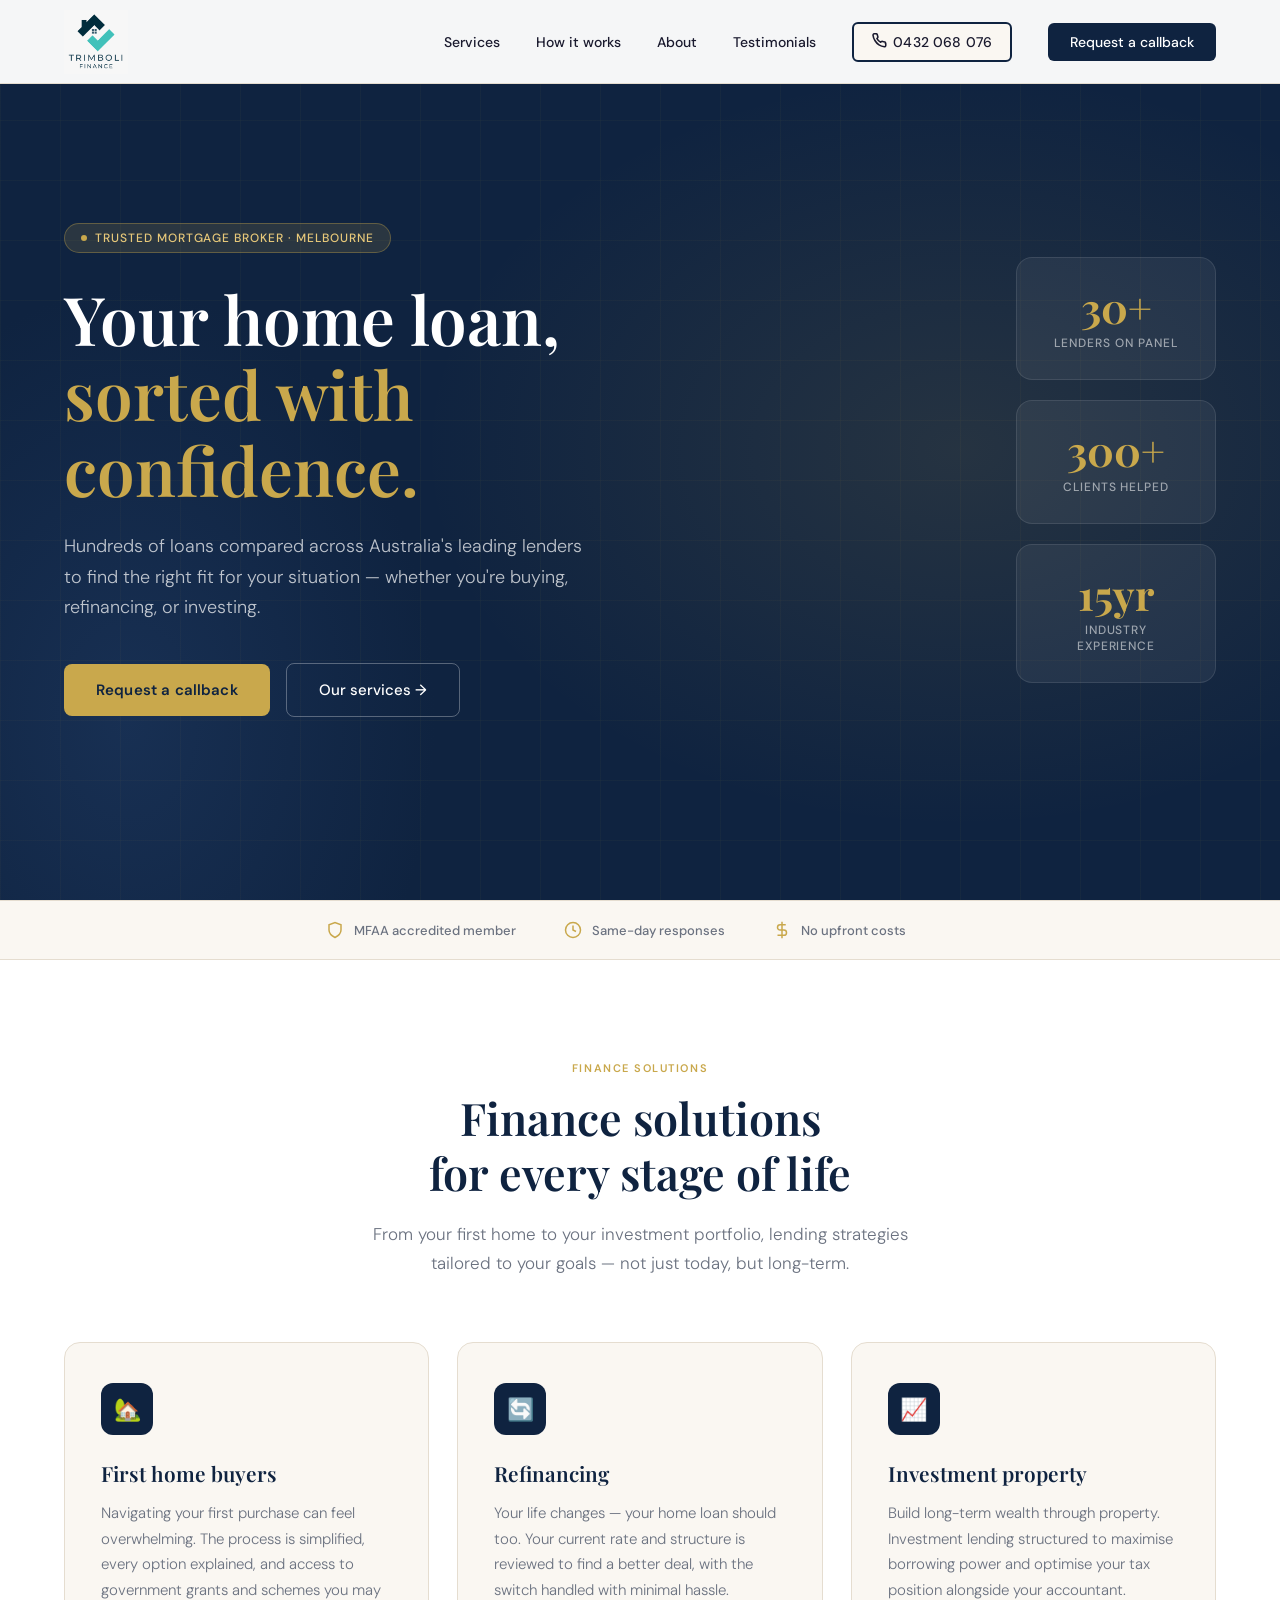
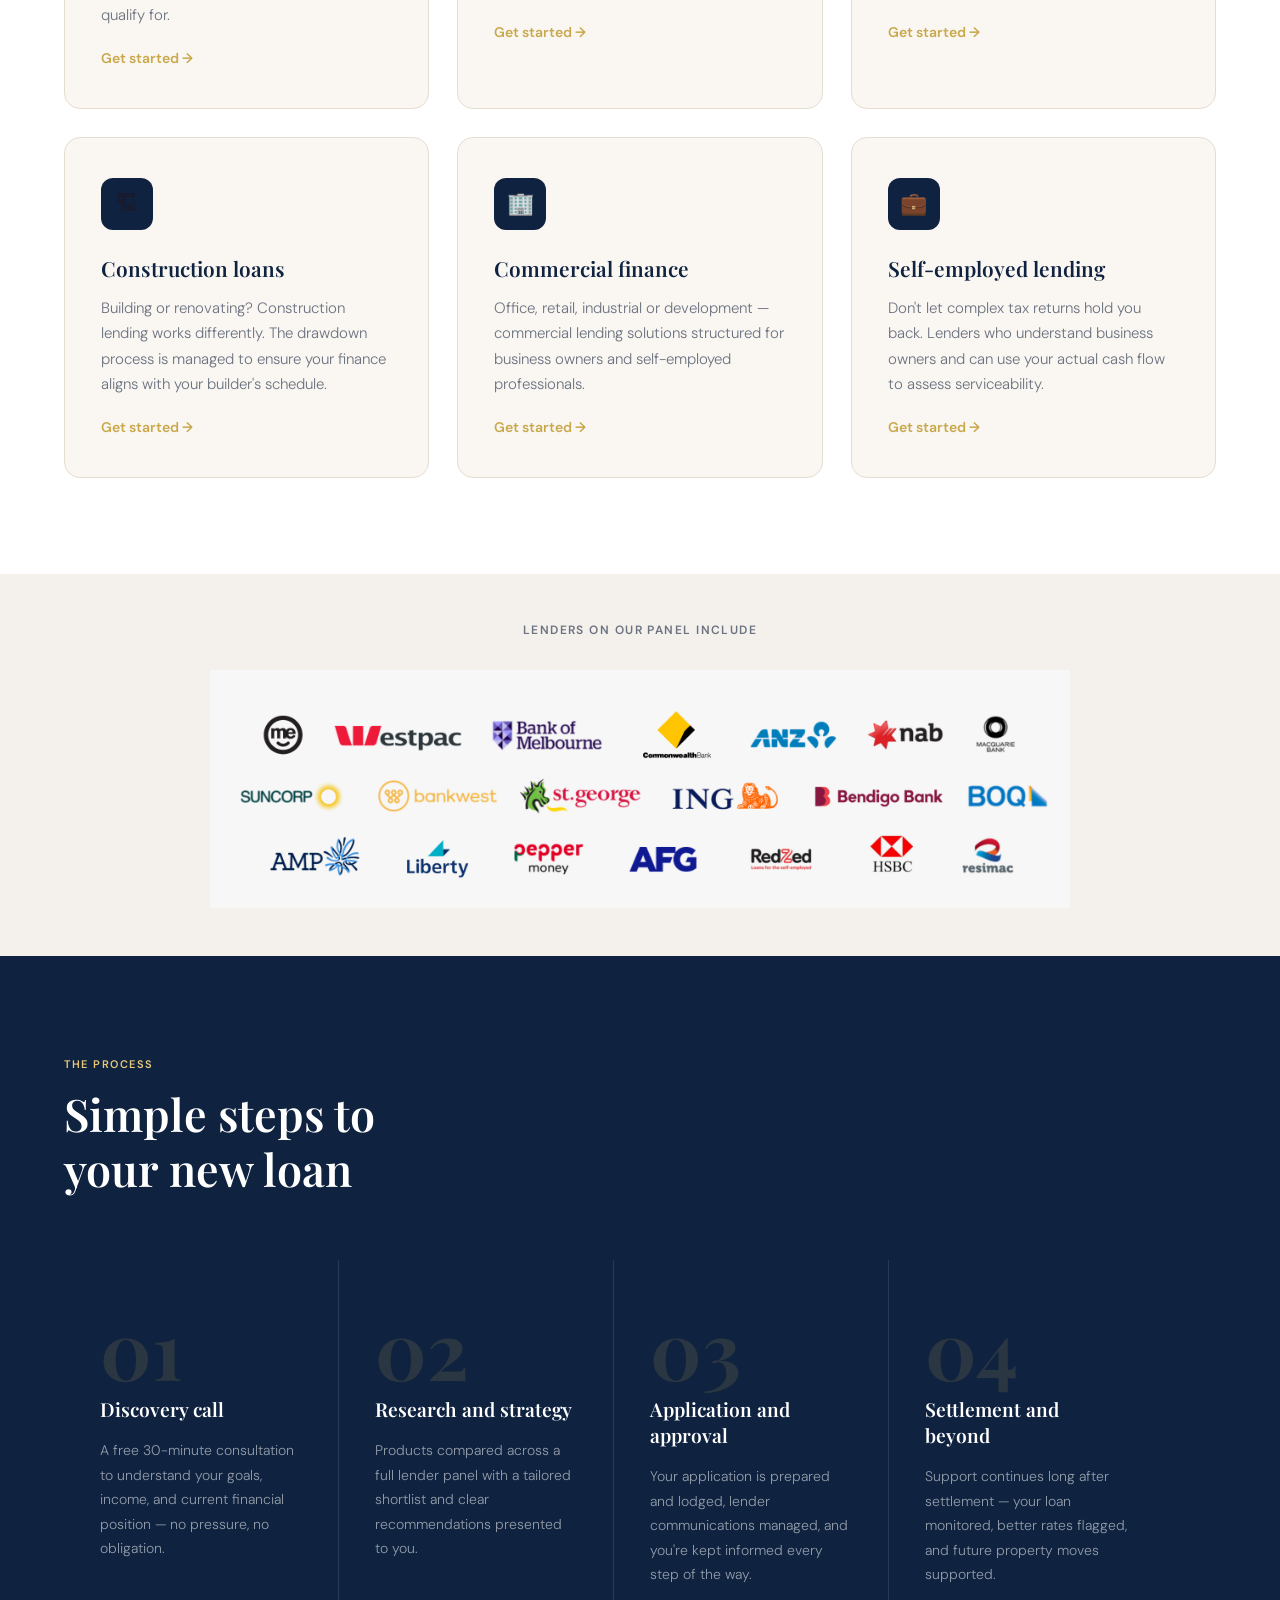
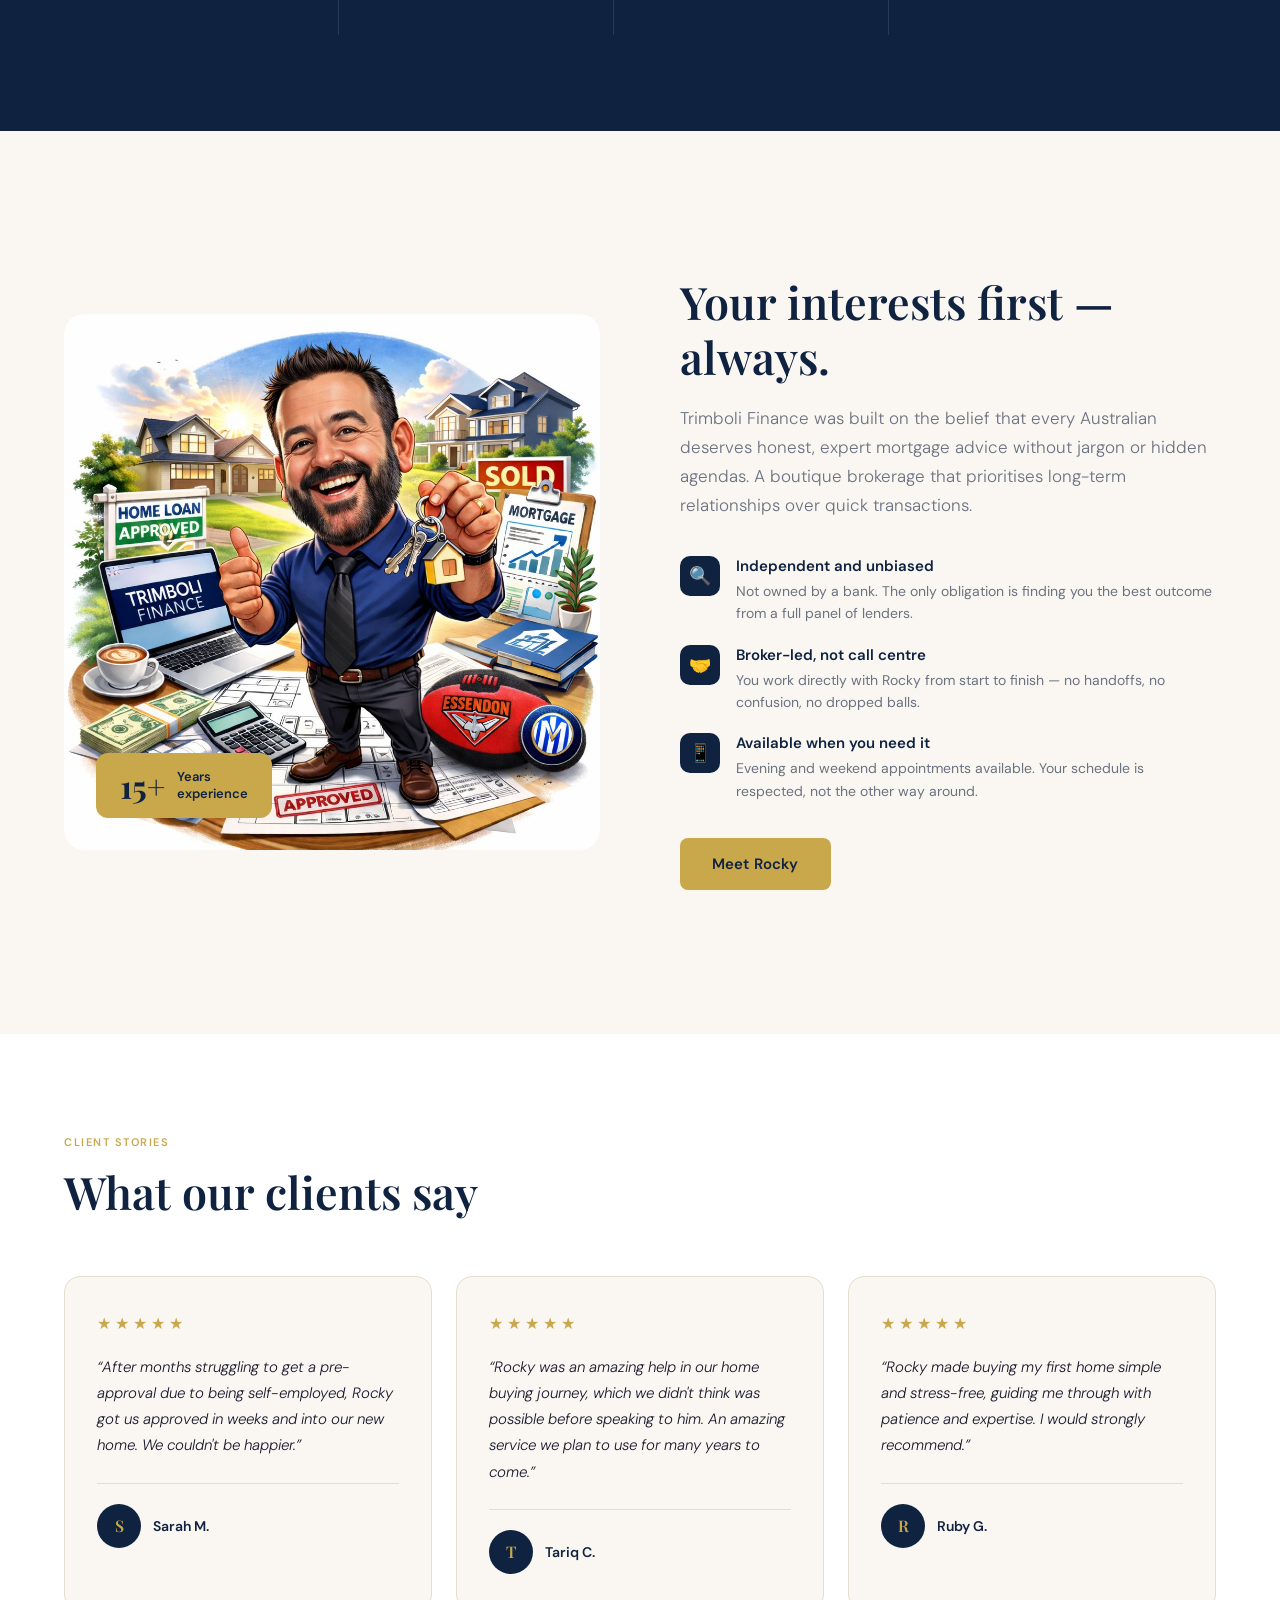
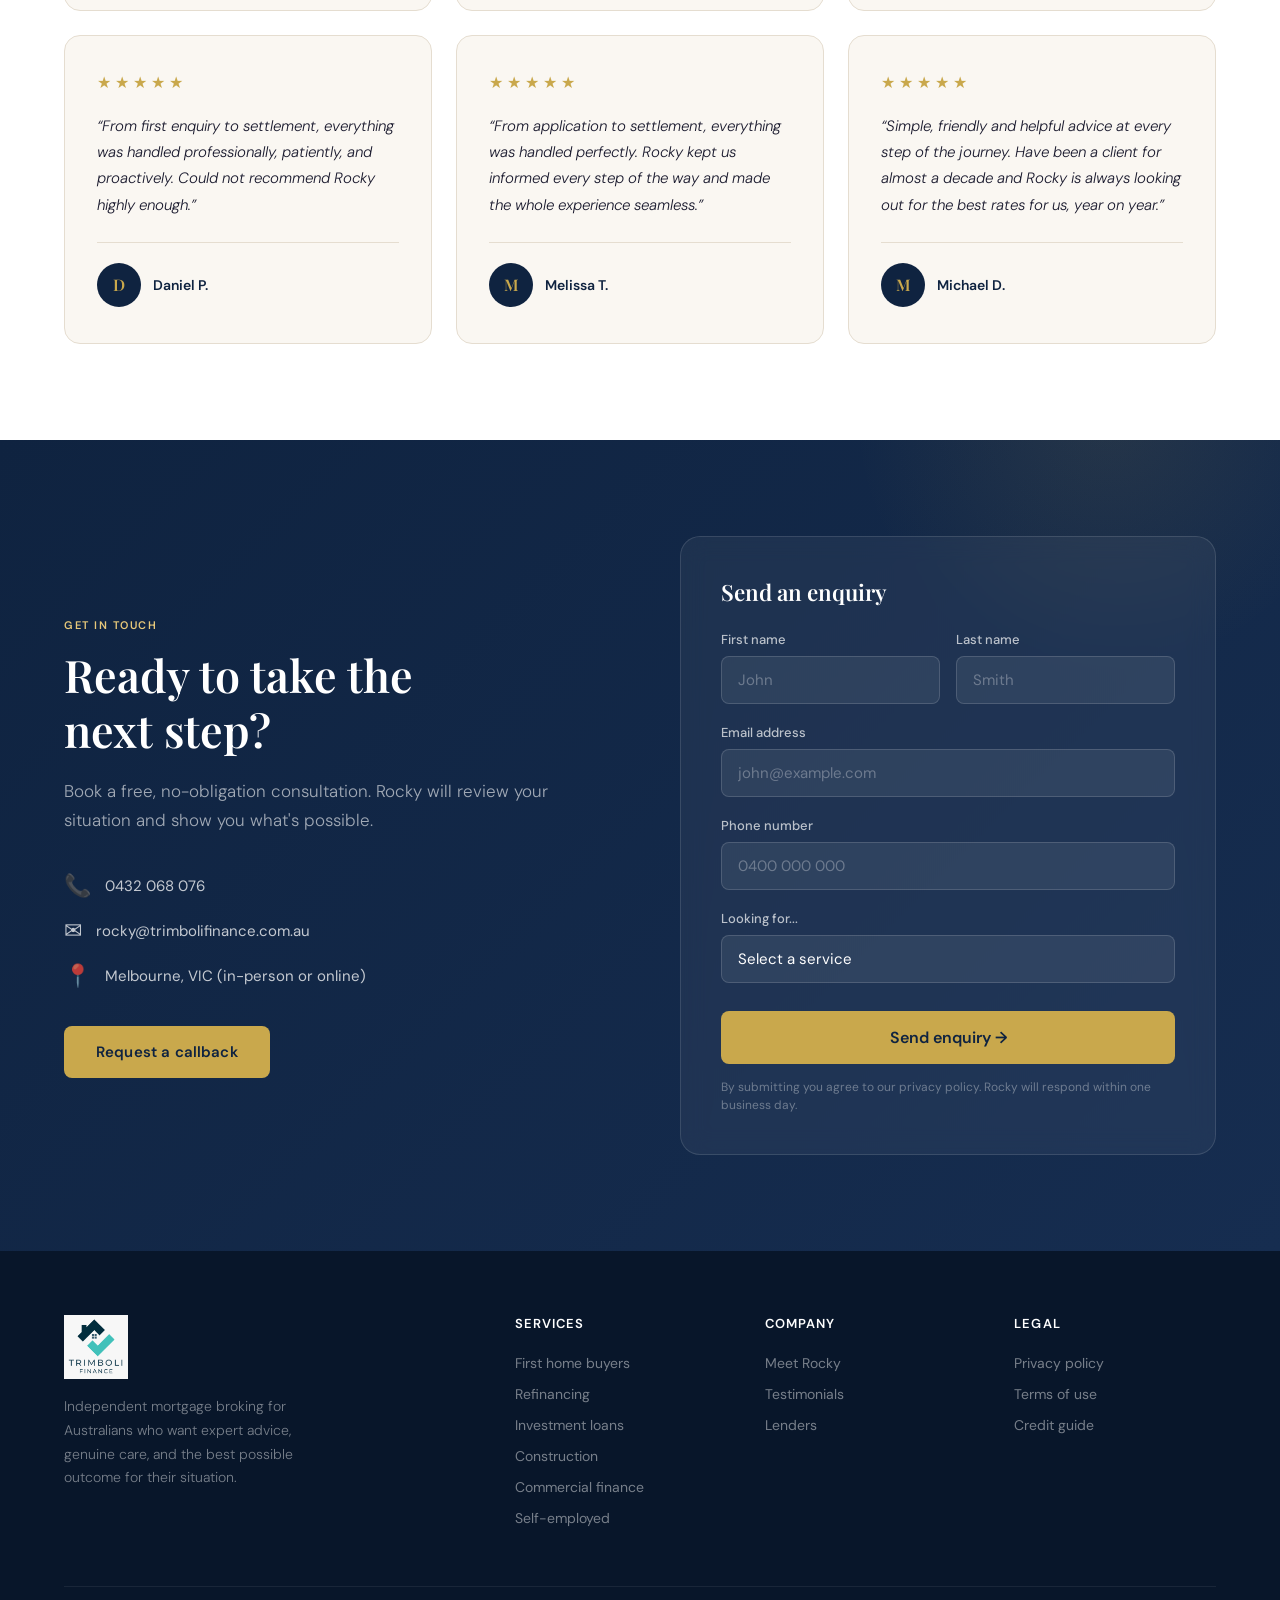
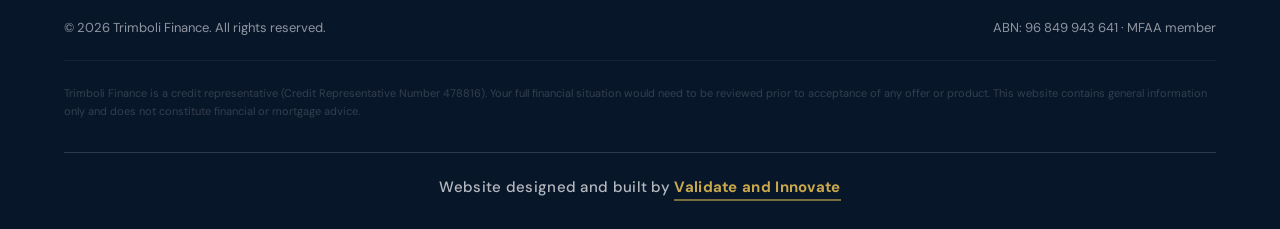
==== index.html @ ebb4d163 "Add files via upload" ====
<!DOCTYPE html>
<html lang="en">
<head>
<meta charset="UTF-8">
<meta name="viewport" content="width=device-width, initial-scale=1.0">
<title>Trimboli Finance | Mortgage broker</title>
<link rel="icon" type="image/png" href="favicon.png">
<link href="https://fonts.googleapis.com/css2?family=Playfair+Display:wght@400;500;600;700&family=DM+Sans:wght@300;400;500;600&display=swap" rel="stylesheet">
<style>
:root {
  --navy: #0f2340;
  --navy-light: #1a3358;
  --gold: #c9a84c;
  --gold-light: #e8c97a;
  --cream: #faf7f2;
  --white: #ffffff;
  --gray: #f4f1ec;
  --text: #1a1a2e;
  --muted: #6b7280;
  --border: #e5ddd0;
}
* { margin: 0; padding: 0; box-sizing: border-box; }
html { scroll-behavior: smooth; }
body { font-family: 'DM Sans', sans-serif; color: var(--text); background: var(--white); overflow-x: hidden; }

/* NAV */
nav {
  position: fixed; top: 0; left: 0; right: 0; z-index: 1000;
  background: rgba(255,255,255,0.96); backdrop-filter: blur(12px);
  border-bottom: 1px solid var(--border); padding: 0 5%;
  height: 84px; display: flex; align-items: center; justify-content: space-between;
  transition: box-shadow 0.3s;
}
.nav-logo { display: flex; align-items: center; gap: 10px; text-decoration: none; }
.nav-logo-img { height: 64px; width: auto; max-width: 220px; display: block; object-fit: contain; }
.footer-logo-img { height: 64px; width: auto; max-width: 220px; display: block; object-fit: contain; }
.nav-logo-icon { width: 40px; height: 40px; background: var(--navy); border-radius: 8px; display: flex; align-items: center; justify-content: center; }
.nav-logo-icon span { color: var(--gold); font-family: 'Playfair Display', serif; font-size: 20px; font-weight: 700; }
.nav-logo-name { font-family: 'Playfair Display', serif; font-size: 18px; color: var(--navy); font-weight: 600; display: block; }
.nav-logo-sub { font-size: 11px; color: var(--muted); font-weight: 400; letter-spacing: 0.08em; text-transform: uppercase; margin-top: 2px; display: block; }
.nav-links { display: flex; align-items: center; gap: 36px; list-style: none; }
.nav-links a { text-decoration: none; font-size: 14px; font-weight: 500; color: var(--text); transition: color 0.2s; position: relative; }
.nav-links a::after { content: ''; position: absolute; bottom: -4px; left: 0; right: 0; height: 2px; background: var(--gold); transform: scaleX(0); transition: transform 0.25s; transform-origin: left; }
.nav-links a:hover { color: var(--gold); }
.nav-links a:hover::after { transform: scaleX(1); }
.btn-nav { background: var(--navy); color: var(--white); padding: 10px 22px; border-radius: 6px; font-weight: 500; font-size: 14px; font-family: 'DM Sans', sans-serif; border: none; cursor: pointer; transition: background 0.2s; }
.btn-nav:hover { background: var(--gold); color: var(--navy); }
.nav-phone { font-size: 15px; font-weight: 700; color: var(--navy); text-decoration: none; letter-spacing: 0.01em; transition: all 0.2s; background: var(--cream); border: 2px solid var(--navy); padding: 9px 18px; border-radius: 6px; display: inline-flex; align-items: center; }
.nav-phone:hover { background: var(--navy); color: var(--white); border-color: var(--navy); }

/* HERO */
.hero { min-height: 100vh; background: var(--navy); display: flex; align-items: center; position: relative; overflow: hidden; padding: 120px 5% 80px; gap: 48px; }
.hero-bg { position: absolute; inset: 0; background: radial-gradient(ellipse 60% 60% at 75% 50%, rgba(201,168,76,0.12) 0%, transparent 70%), radial-gradient(ellipse 40% 80% at 10% 80%, rgba(26,51,88,0.8) 0%, transparent 60%); pointer-events: none; }
.hero-grid { position: absolute; inset: 0; background-image: linear-gradient(rgba(201,168,76,0.04) 1px, transparent 1px), linear-gradient(90deg, rgba(201,168,76,0.04) 1px, transparent 1px); background-size: 60px 60px; pointer-events: none; }
.hero-content { position: relative; z-index: 1; max-width: 640px; animation: fadeUp 0.9s ease both; }
.hero-badge { display: inline-flex; align-items: center; gap: 8px; background: rgba(201,168,76,0.15); border: 1px solid rgba(201,168,76,0.35); border-radius: 100px; padding: 6px 16px; font-size: 12px; font-weight: 500; color: var(--gold-light); letter-spacing: 0.08em; text-transform: uppercase; margin-bottom: 28px; }
.hero-badge-dot { width: 6px; height: 6px; border-radius: 50%; background: var(--gold); animation: pulse 2s infinite; flex-shrink: 0; }
@keyframes pulse { 0%, 100% { opacity: 1; transform: scale(1); } 50% { opacity: 0.5; transform: scale(1.4); } }
.hero h1 { font-family: 'Playfair Display', serif; font-size: clamp(2.8rem, 5.5vw, 4.2rem); font-weight: 600; color: var(--white); line-height: 1.12; margin-bottom: 24px; }
.hero-gold { color: var(--gold); display: block; }
.hero-desc { font-size: 18px; line-height: 1.7; color: rgba(255,255,255,0.72); margin-bottom: 40px; max-width: 520px; font-weight: 300; }
.hero-actions { display: flex; gap: 16px; flex-wrap: wrap; align-items: center; }
.btn-primary { background: var(--gold); color: var(--navy); padding: 16px 32px; border-radius: 8px; font-size: 15px; font-weight: 600; text-decoration: none; transition: all 0.25s; letter-spacing: 0.01em; display: inline-block; cursor: pointer; border: none; font-family: 'DM Sans', sans-serif; }
.btn-primary:hover { background: var(--gold-light); transform: translateY(-2px); box-shadow: 0 8px 24px rgba(201,168,76,0.35); }
.btn-outline { background: transparent; color: var(--white); padding: 16px 32px; border-radius: 8px; font-size: 15px; font-weight: 500; text-decoration: none; border: 1px solid rgba(255,255,255,0.3); transition: all 0.25s; }
.btn-outline:hover { border-color: rgba(255,255,255,0.7); background: rgba(255,255,255,0.06); }
.hero-stats { position: relative; z-index: 1; margin-left: auto; display: flex; flex-direction: column; gap: 20px; animation: fadeUp 0.9s 0.2s ease both; flex-shrink: 0; }
.stat-card { background: rgba(255,255,255,0.06); border: 1px solid rgba(255,255,255,0.1); border-radius: 16px; padding: 28px 32px; text-align: center; backdrop-filter: blur(10px); width: 200px; }
.stat-num { font-family: 'Playfair Display', serif; font-size: 2.6rem; font-weight: 700; color: var(--gold); line-height: 1; display: block; }
.stat-label { font-size: 12px; color: rgba(255,255,255,0.55); text-transform: uppercase; letter-spacing: 0.08em; margin-top: 8px; display: block; font-weight: 500; }

/* TRUST BAR */
.trust-bar { background: var(--cream); border-top: 1px solid var(--border); border-bottom: 1px solid var(--border); padding: 20px 5%; display: flex; align-items: center; justify-content: center; gap: 48px; flex-wrap: wrap; }
.trust-item { display: flex; align-items: center; gap: 10px; font-size: 13px; font-weight: 500; color: var(--muted); }
.trust-icon { color: var(--gold); flex-shrink: 0; }

/* SECTIONS */
section { padding: 96px 5%; }
.section-label { display: inline-block; font-size: 11px; font-weight: 600; letter-spacing: 0.14em; text-transform: uppercase; color: var(--gold); margin-bottom: 16px; }
.section-title { font-family: 'Playfair Display', serif; font-size: clamp(2rem, 3.5vw, 2.8rem); font-weight: 600; color: var(--navy); line-height: 1.22; margin-bottom: 20px; }
.section-sub { font-size: 17px; color: var(--muted); line-height: 1.7; max-width: 560px; font-weight: 300; }

/* SERVICES */
.services { background: var(--white); }
.services-hd { text-align: center; margin-bottom: 64px; }
.services-hd .section-sub { margin: 0 auto; }
.services-grid { display: grid; grid-template-columns: repeat(auto-fit, minmax(280px, 1fr)); gap: 28px; max-width: 1200px; margin: 0 auto; }
.service-card { background: var(--cream); border: 1px solid var(--border); border-radius: 16px; padding: 40px 36px; transition: all 0.3s; position: relative; overflow: hidden; }
.service-card::after { content: ''; position: absolute; bottom: 0; left: 0; right: 0; height: 3px; background: var(--gold); transform: scaleX(0); transition: transform 0.3s; transform-origin: left; }
.service-card:hover { transform: translateY(-6px); box-shadow: 0 20px 48px rgba(15,35,64,0.1); background: var(--white); }
.service-card:hover::after { transform: scaleX(1); }
.service-icon { width: 52px; height: 52px; background: var(--navy); border-radius: 12px; display: flex; align-items: center; justify-content: center; margin-bottom: 24px; font-size: 22px; }
.service-card h3 { font-family: 'Playfair Display', serif; font-size: 1.3rem; font-weight: 600; color: var(--navy); margin-bottom: 14px; }
.service-card p { font-size: 15px; color: var(--muted); line-height: 1.7; font-weight: 300; }
.service-link { display: inline-flex; align-items: center; gap: 6px; margin-top: 20px; font-size: 14px; font-weight: 600; color: var(--gold); cursor: pointer; border: none; background: none; font-family: 'DM Sans', sans-serif; padding: 0; }

/* LENDERS */
.lenders { background: var(--gray); padding: 48px 5%; text-align: center; }
.lenders-label { font-size: 12px; font-weight: 600; letter-spacing: 0.12em; text-transform: uppercase; color: var(--muted); margin-bottom: 32px; }
.lender-logos { display: flex; align-items: center; justify-content: center; gap: 48px; flex-wrap: wrap; }
.lender-logo { background: var(--white); border: 1px solid var(--border); border-radius: 10px; padding: 14px 28px; font-size: 14px; font-weight: 700; color: var(--muted); opacity: 0.75; transition: opacity 0.2s; }
.lender-logo:hover { opacity: 1; color: var(--navy); }
.lender-logos-img { max-width: 900px; margin: 0 auto; padding: 0 20px; }

/* HOW IT WORKS */
.how-it-works { background: var(--navy); }
.how-it-works .section-title { color: var(--white); }
.steps-grid { display: grid; grid-template-columns: repeat(4, 1fr); margin-top: 64px; max-width: 1100px; }
.step { padding: 48px 36px; border-right: 1px solid rgba(255,255,255,0.1); }
.step:last-child { border-right: none; }
.step-num { font-family: 'Playfair Display', serif; font-size: 5rem; font-weight: 700; color: rgba(201,168,76,0.15); line-height: 1; display: block; margin-bottom: 8px; }
.step h3 { font-family: 'Playfair Display', serif; font-size: 1.2rem; color: var(--white); margin-bottom: 16px; font-weight: 600; }
.step p { font-size: 14px; color: rgba(255,255,255,0.55); line-height: 1.75; font-weight: 300; }

/* ABOUT */
.about { background: var(--cream); display: grid; grid-template-columns: 1fr 1fr; gap: 80px; align-items: center; }
.about-img-wrap { position: relative; border-radius: 20px; overflow: hidden; }
.about-img-wrap img { width: 100%; display: block; border-radius: 20px; }
.about-badge { position: absolute; bottom: 32px; left: 32px; background: var(--gold); border-radius: 12px; padding: 16px 24px; display: flex; align-items: center; gap: 12px; }
.badge-num { font-family: 'Playfair Display', serif; font-size: 2rem; font-weight: 700; color: var(--navy); line-height: 1; }
.badge-text { font-size: 13px; font-weight: 600; color: var(--navy); line-height: 1.3; }
.about-content { padding: 48px 0; }
.about-features { display: flex; flex-direction: column; gap: 20px; margin-top: 36px; }
.about-feature { display: flex; gap: 16px; align-items: flex-start; }
.feat-icon { width: 40px; height: 40px; background: var(--navy); border-radius: 10px; display: flex; align-items: center; justify-content: center; font-size: 18px; flex-shrink: 0; }
.about-feature h4 { font-size: 15px; font-weight: 600; color: var(--navy); margin-bottom: 4px; }
.about-feature p { font-size: 14px; color: var(--muted); line-height: 1.6; }

/* TESTIMONIALS */
.testimonials { background: var(--white); }
.testi-hd { margin-bottom: 56px; }
.testi-grid { display: grid; grid-template-columns: repeat(3, 1fr); gap: 24px; max-width: 1200px; margin: 0 auto; }
.testi-card { background: var(--cream); border: 1px solid var(--border); border-radius: 16px; padding: 36px 32px; }
.stars { display: flex; gap: 4px; margin-bottom: 20px; }
.star { color: var(--gold); font-size: 16px; }
.testi-card blockquote { font-size: 15px; line-height: 1.75; color: var(--text); font-style: italic; margin-bottom: 24px; font-weight: 300; }
.testi-author { display: flex; align-items: center; gap: 12px; border-top: 1px solid var(--border); padding-top: 20px; }
.author-av { width: 44px; height: 44px; border-radius: 50%; background: var(--navy); display: flex; align-items: center; justify-content: center; font-family: 'Playfair Display', serif; font-size: 16px; font-weight: 600; color: var(--gold); flex-shrink: 0; }
.author-name { display: block; font-size: 14px; font-weight: 600; color: var(--navy); }
.author-loc { font-size: 12px; color: var(--muted); }

/* CONTACT */
.contact-cta { background: linear-gradient(135deg, var(--navy) 0%, #162d50 100%); position: relative; overflow: hidden; }
.contact-cta::before { content: ''; position: absolute; top: -40%; right: -10%; width: 600px; height: 600px; border-radius: 50%; background: radial-gradient(circle, rgba(201,168,76,0.1), transparent 60%); pointer-events: none; }
.cta-inner { position: relative; z-index: 1; display: grid; grid-template-columns: 1fr 1fr; gap: 80px; align-items: center; max-width: 1200px; margin: 0 auto; }
.cta-content .section-title { color: var(--white); }
.cta-content .section-sub { color: rgba(255,255,255,0.6); }
.contact-details { margin-top: 36px; display: flex; flex-direction: column; gap: 16px; }
.contact-detail { display: flex; align-items: center; gap: 14px; color: rgba(255,255,255,0.75); font-size: 15px; text-decoration: none; }
.enq-form { background: rgba(255,255,255,0.05); border: 1px solid rgba(255,255,255,0.12); border-radius: 20px; padding: 40px; backdrop-filter: blur(12px); }
.enq-form h3 { font-family: 'Playfair Display', serif; color: var(--white); margin-bottom: 24px; font-size: 1.4rem; font-weight: 600; }
.form-group { margin-bottom: 20px; }
.form-group label { display: block; font-size: 13px; font-weight: 500; color: rgba(255,255,255,0.7); margin-bottom: 8px; }
.form-group input,
.form-group select,
.form-group textarea {
  width: 100%; background: rgba(255,255,255,0.07); border: 1px solid rgba(255,255,255,0.15);
  border-radius: 8px; padding: 13px 16px; font-size: 15px; color: var(--white);
  font-family: 'DM Sans', sans-serif; outline: none; transition: border-color 0.2s; -webkit-appearance: none;
}
.form-group input::placeholder, .form-group textarea::placeholder { color: rgba(255,255,255,0.3); }
.form-group input:focus, .form-group select:focus, .form-group textarea:focus { border-color: var(--gold); }
.form-group select option { background: #0f2340; color: #fff; }
.form-row { display: grid; grid-template-columns: 1fr 1fr; gap: 16px; }
.btn-submit { width: 100%; background: var(--gold); color: var(--navy); border: none; padding: 16px; border-radius: 8px; font-size: 16px; font-weight: 600; cursor: pointer; font-family: 'DM Sans', sans-serif; transition: all 0.25s; margin-top: 8px; }
.btn-submit:hover { background: var(--gold-light); transform: translateY(-2px); box-shadow: 0 8px 24px rgba(201,168,76,0.4); }
.form-note { font-size: 12px; color: rgba(255,255,255,0.35); margin-top: 14px; line-height: 1.5; }

/* FOOTER */
footer { background: #08162a; color: rgba(255,255,255,0.55); padding: 64px 5% 32px; }
.footer-grid { display: grid; grid-template-columns: 2fr 1fr 1fr 1fr; gap: 48px; margin-bottom: 48px; max-width: 1200px; }
.footer-brand p { font-size: 14px; line-height: 1.7; color: rgba(255,255,255,0.45); max-width: 280px; font-weight: 300; margin-top: 16px; }
.footer-col h4 { font-size: 13px; font-weight: 600; color: var(--white); letter-spacing: 0.08em; text-transform: uppercase; margin-bottom: 20px; }
.footer-col ul { list-style: none; }
.footer-col ul li { margin-bottom: 10px; }
.footer-col ul a { font-size: 14px; color: rgba(255,255,255,0.45); text-decoration: none; transition: color 0.2s; }
.footer-col ul a:hover { color: var(--gold); }
.footer-bottom { border-top: 1px solid rgba(255,255,255,0.07); padding-top: 32px; display: flex; align-items: center; justify-content: space-between; font-size: 13px; max-width: 1200px; flex-wrap: wrap; gap: 12px; }
.footer-disc { max-width: 1200px; margin-top: 24px; font-size: 11px; line-height: 1.6; color: rgba(255,255,255,0.18); border-top: 1px solid rgba(255,255,255,0.05); padding-top: 24px; }

/* ANIMATIONS */
@keyframes fadeUp { from { opacity: 0; transform: translateY(28px); } to { opacity: 1; transform: translateY(0); } }
.fade-up { opacity: 0; transform: translateY(28px); transition: opacity 0.6s ease, transform 0.6s ease; }
.fade-up.visible { opacity: 1; transform: translateY(0); }

/* MODAL */
.modal-overlay { display: none; position: fixed; inset: 0; background: rgba(8,22,42,0.8); backdrop-filter: blur(6px); z-index: 9999; align-items: center; justify-content: center; padding: 16px; }
.modal-overlay.open { display: flex; }
.modal-box { background: var(--white); border-radius: 20px; width: 100%; max-width: 500px; max-height: 92vh; overflow-y: auto; box-shadow: 0 32px 80px rgba(0,0,0,0.4); animation: modalIn 0.3s ease both; }
@keyframes modalIn { from { opacity: 0; transform: scale(0.94) translateY(16px); } to { opacity: 1; transform: scale(1) translateY(0); } }
.modal-head { background: var(--navy); border-radius: 20px 20px 0 0; padding: 32px 36px 28px; position: relative; }
.modal-head h2 { font-family: 'Playfair Display', serif; font-size: 1.55rem; color: var(--white); font-weight: 600; margin-bottom: 6px; }
.modal-head p { font-size: 14px; color: rgba(255,255,255,0.6); font-weight: 300; }
.modal-x { position: absolute; top: 20px; right: 20px; width: 36px; height: 36px; border-radius: 50%; background: rgba(255,255,255,0.1); border: none; cursor: pointer; color: var(--white); font-size: 20px; display: flex; align-items: center; justify-content: center; transition: background 0.2s; font-family: sans-serif; line-height: 1; }
.modal-x:hover { background: rgba(255,255,255,0.2); }
.modal-body { padding: 32px 36px 36px; }
.modal-body .form-group label { color: var(--text); font-weight: 600; font-size: 13px; }
.modal-body .form-group input,
.modal-body .form-group select,
.modal-body .form-group textarea { background: var(--cream); border: 1.5px solid var(--border); color: var(--text); }
.modal-body .form-group input::placeholder,
.modal-body .form-group textarea::placeholder { color: #bbb; }
.modal-body .form-group input:focus,
.modal-body .form-group select:focus,
.modal-body .form-group textarea:focus { border-color: var(--gold); background: var(--white); }
.modal-body .form-group select option { background: var(--white); color: var(--text); }
.modal-submit { width: 100%; background: var(--gold); color: var(--navy); border: none; padding: 16px; border-radius: 8px; font-size: 16px; font-weight: 700; cursor: pointer; font-family: 'DM Sans', sans-serif; transition: all 0.25s; margin-top: 8px; }
.modal-submit:hover { background: var(--gold-light); transform: translateY(-1px); box-shadow: 0 6px 20px rgba(201,168,76,0.35); }
.modal-success { text-align: center; padding: 52px 36px; }
.modal-success h3 { font-family: 'Playfair Display', serif; font-size: 1.5rem; color: var(--navy); margin-bottom: 12px; }
.modal-success p { color: var(--muted); font-size: 15px; line-height: 1.7; }

/* RESPONSIVE */
@media (max-width: 1024px) {
  .steps-grid { grid-template-columns: 1fr 1fr; }
  .step { border-right: none; border-bottom: 1px solid rgba(255,255,255,0.1); }
  .step:nth-child(odd) { border-right: 1px solid rgba(255,255,255,0.1); }
  .step:last-child, .step:nth-last-child(2) { border-bottom: none; }
}
@media (max-width: 900px) {
  .hero { flex-direction: column; text-align: center; }
  .hero-content { max-width: 100%; }
  .hero-stats { flex-direction: row; margin: 40px auto 0; flex-wrap: wrap; justify-content: center; }
  .about { grid-template-columns: 1fr; gap: 40px; }
  .cta-inner { grid-template-columns: 1fr; gap: 40px; }
  .footer-grid { grid-template-columns: 1fr 1fr; }
  .testi-grid { grid-template-columns: repeat(2, 1fr); }
}
@media (max-width: 600px) {
  .nav-links li:not(:last-child) { display: none; }
  .hero-stats { flex-direction: column; align-items: center; }
  .stat-card { width: 100%; max-width: 240px; }
  .hero-actions { justify-content: center; }
  .testi-grid { grid-template-columns: 1fr; }
  .hero-actions .btn-primary, .hero-actions .btn-outline { width: 100%; max-width: 320px; text-align: center; }
  .form-row { grid-template-columns: 1fr; }
  .footer-grid { grid-template-columns: 1fr; }
  .steps-grid { grid-template-columns: 1fr; }
  .step { border-right: none !important; border-bottom: 1px solid rgba(255,255,255,0.1); padding: 36px 20px; }
  .step:last-child { border-bottom: none; }
  .modal-head { padding: 28px 24px 24px; }
  .modal-body { padding: 24px 24px 28px; }
  .modal-body .form-row { grid-template-columns: 1fr; }
}
</style>
</head>
<body>

<!-- CALLBACK MODAL -->
<div class="modal-overlay" id="cbModal" role="dialog" aria-modal="true" aria-labelledby="cbTitle">
  <div class="modal-box">
    <div class="modal-head">
      <h2 id="cbTitle">Request a callback</h2>
      <p>Leave your details and Rocky will be in touch shortly.</p>
      <button class="modal-x" id="cbClose" aria-label="Close modal">&times;</button>
    </div>
    <div class="modal-body" id="cbBody">
      <div class="form-row">
        <div class="form-group">
          <label for="cbFirst">First name</label>
          <input type="text" id="cbFirst" placeholder="John">
        </div>
        <div class="form-group">
          <label for="cbLast">Last name</label>
          <input type="text" id="cbLast" placeholder="Smith">
        </div>
      </div>
      <div class="form-group">
        <label for="cbPhone">Phone number</label>
        <input type="tel" id="cbPhone" placeholder="0400 000 000">
      </div>
      <div class="form-group">
        <label for="cbEmail">Email address</label>
        <input type="email" id="cbEmail" placeholder="john@example.com">
      </div>
      <div class="form-group">
        <label for="cbTime">Best time to call</label>
        <select id="cbTime">
          <option value="">Select a time</option>
          <option value="Morning (8am - 12pm)">Morning (8am - 12pm)</option>
          <option value="Afternoon (12pm - 5pm)">Afternoon (12pm - 5pm)</option>
          <option value="Evening (5pm - 7pm)">Evening (5pm - 7pm)</option>
          <option value="Anytime">Anytime</option>
        </select>
      </div>
      <div class="form-group">
        <label for="cbService">What are you looking for?</label>
        <select id="cbService">
          <option value="">Select a service</option>
          <option value="First home purchase">First home purchase</option>
          <option value="Refinancing">Refinancing</option>
          <option value="Investment property">Investment property</option>
          <option value="Construction loan">Construction loan</option>
          <option value="Commercial finance">Commercial finance</option>
          <option value="Self-employed lending">Self-employed lending</option>
          <option value="Not sure yet">Not sure yet</option>
        </select>
      </div>
      <div class="form-group">
        <label for="cbNotes">Anything else? <span style="font-weight:300;opacity:0.6">(optional)</span></label>
        <textarea rows="3" id="cbNotes" placeholder="Brief notes for Rocky..." style="resize:vertical"></textarea>
      </div>
      <button class="modal-submit" id="cbSubmit">Request my callback</button>
      <p style="font-size:12px;color:var(--muted);margin-top:14px;line-height:1.5;text-align:center">Rocky typically calls back within a few hours during business hours.</p>
    </div>
  </div>
</div>

<!-- NAV -->
<nav id="mainNav">
  <a href="#" class="nav-logo">
    <img src="logo.png" alt="Trimboli Finance" class="nav-logo-img">
  </a>
  <ul class="nav-links">
    <li><a href="#services">Services</a></li>
    <li><a href="#how-it-works">How it works</a></li>
    <li><a href="#about">About</a></li>
    <li><a href="#testimonials">Testimonials</a></li>
    <li><a href="tel:0432068076" class="nav-phone"><svg width="15" height="15" viewBox="0 0 24 24" fill="none" stroke="currentColor" stroke-width="2.5" stroke-linecap="round" stroke-linejoin="round" style="display:inline-block;vertical-align:middle;margin-right:6px;margin-top:-2px"><path d="M22 16.92v3a2 2 0 0 1-2.18 2 19.79 19.79 0 0 1-8.63-3.07A19.5 19.5 0 0 1 4.69 12 19.79 19.79 0 0 1 1.61 3.4 2 2 0 0 1 3.6 1.22h3a2 2 0 0 1 2 1.72c.127.96.361 1.903.7 2.81a2 2 0 0 1-.45 2.11L7.91 8.83a16 16 0 0 0 6 6l.92-.92a2 2 0 0 1 2.11-.45c.907.339 1.85.573 2.81.7A2 2 0 0 1 21.5 16.92z"/></svg>0432 068 076</a></li>
    <li><button class="btn-nav open-modal">Request a callback</button></li>
  </ul>
</nav>

<!-- HERO -->
<section class="hero">
  <div class="hero-bg"></div>
  <div class="hero-grid"></div>
  <div class="hero-content">
    <div class="hero-badge">
      <span class="hero-badge-dot"></span>
      Trusted mortgage broker &middot; Melbourne
    </div>
    <h1>Your home loan,<span class="hero-gold">sorted with confidence.</span></h1>
    <p class="hero-desc">Hundreds of loans compared across Australia&#39;s leading lenders to find the right fit for your situation &#8212; whether you&#39;re buying, refinancing, or investing.</p>
    <div class="hero-actions">
      <button class="btn-primary open-modal">Request a callback</button>
      <a href="#services" class="btn-outline">Our services &rarr;</a>
    </div>
  </div>
  <div class="hero-stats">
    <div class="stat-card"><span class="stat-num">30+</span><span class="stat-label">Lenders on panel</span></div>
    <div class="stat-card"><span class="stat-num">300+</span><span class="stat-label">Clients helped</span></div>
    <div class="stat-card"><span class="stat-num">15yr</span><span class="stat-label">Industry experience</span></div>
  </div>
</section>

<!-- TRUST BAR -->
<div class="trust-bar">
  <div class="trust-item">
    <svg class="trust-icon" width="18" height="18" viewBox="0 0 24 24" fill="none" stroke="currentColor" stroke-width="2"><path d="M12 22s8-4 8-10V5l-8-3-8 3v7c0 6 8 10 8 10z"/></svg>
    MFAA accredited member
  </div>
  <div class="trust-item">
    <svg class="trust-icon" width="18" height="18" viewBox="0 0 24 24" fill="none" stroke="currentColor" stroke-width="2"><circle cx="12" cy="12" r="10"/><polyline points="12 6 12 12 16 14"/></svg>
    Same-day responses
  </div>
  <div class="trust-item">
    <svg class="trust-icon" width="18" height="18" viewBox="0 0 24 24" fill="none" stroke="currentColor" stroke-width="2"><line x1="12" y1="1" x2="12" y2="23"/><path d="M17 5H9.5a3.5 3.5 0 0 0 0 7h5a3.5 3.5 0 0 1 0 7H6"/></svg>
    No upfront costs
  </div>
  <div class="trust-item">
  </div>
</div>

<!-- SERVICES -->
<section class="services" id="services">
  <div class="services-hd fade-up">
    <span class="section-label">Finance solutions</span>
    <h2 class="section-title">Finance solutions<br>for every stage of life</h2>
    <p class="section-sub">From your first home to your investment portfolio, lending strategies tailored to your goals &#8212; not just today, but long-term.</p>
  </div>
  <div class="services-grid">
    <div class="service-card fade-up">
      <div class="service-icon">&#127969;</div>
      <h3>First home buyers</h3>
      <p>Navigating your first purchase can feel overwhelming. The process is simplified, every option explained, and access to government grants and schemes you may qualify for.</p>
      <button class="service-link open-modal">Get started &rarr;</button>
    </div>
    <div class="service-card fade-up">
      <div class="service-icon">&#128260;</div>
      <h3>Refinancing</h3>
      <p>Your life changes &#8212; your home loan should too. Your current rate and structure is reviewed to find a better deal, with the switch handled with minimal hassle.</p>
      <button class="service-link open-modal">Get started &rarr;</button>
    </div>
    <div class="service-card fade-up">
      <div class="service-icon">&#128200;</div>
      <h3>Investment property</h3>
      <p>Build long-term wealth through property. Investment lending structured to maximise borrowing power and optimise your tax position alongside your accountant.</p>
      <button class="service-link open-modal">Get started &rarr;</button>
    </div>
    <div class="service-card fade-up">
      <div class="service-icon">&#127959;</div>
      <h3>Construction loans</h3>
      <p>Building or renovating? Construction lending works differently. The drawdown process is managed to ensure your finance aligns with your builder&#39;s schedule.</p>
      <button class="service-link open-modal">Get started &rarr;</button>
    </div>
    <div class="service-card fade-up">
      <div class="service-icon">&#127970;</div>
      <h3>Commercial finance</h3>
      <p>Office, retail, industrial or development &#8212; commercial lending solutions structured for business owners and self-employed professionals.</p>
      <button class="service-link open-modal">Get started &rarr;</button>
    </div>
    <div class="service-card fade-up">
      <div class="service-icon">&#128188;</div>
      <h3>Self-employed lending</h3>
      <p>Don&#39;t let complex tax returns hold you back. Lenders who understand business owners and can use your actual cash flow to assess serviceability.</p>
      <button class="service-link open-modal">Get started &rarr;</button>
    </div>
  </div>
</section>

<!-- LENDERS -->
<div class="lenders fade-up" id="lenders">
  <p class="lenders-label">Lenders on our panel include</p>
  <div class="lender-logos-img">
    <img src="bank-logos.png" alt="Lenders including Westpac, Bank of Melbourne, Commonwealth Bank, ANZ, NAB, Suncorp, Bankwest, St George, ING, Liberty, Bendigo Bank, Pepper Money, Macquarie, HSBC, Resimac, AMP, AFG, RedZed, BOQ" style="max-width:100%;height:auto;display:block;margin:0 auto;">
  </div>
</div>

<!-- HOW IT WORKS -->
<section class="how-it-works" id="how-it-works">
  <div class="fade-up">
    <span class="section-label" style="color:var(--gold-light)">The process</span>
    <h2 class="section-title">Simple steps to<br>your new loan</h2>
  </div>
  <div class="steps-grid fade-up">
    <div class="step">
      <span class="step-num">01</span>
      <h3>Discovery call</h3>
      <p>A free 30-minute consultation to understand your goals, income, and current financial position &#8212; no pressure, no obligation.</p>
    </div>
    <div class="step">
      <span class="step-num">02</span>
      <h3>Research and strategy</h3>
      <p>Products compared across a full lender panel with a tailored shortlist and clear recommendations presented to you.</p>
    </div>
    <div class="step">
      <span class="step-num">03</span>
      <h3>Application and approval</h3>
      <p>Your application is prepared and lodged, lender communications managed, and you&#39;re kept informed every step of the way.</p>
    </div>
    <div class="step">
      <span class="step-num">04</span>
      <h3>Settlement and beyond</h3>
      <p>Support continues long after settlement &#8212; your loan monitored, better rates flagged, and future property moves supported.</p>
    </div>
  </div>
</section>

<!-- ABOUT -->
<section class="about" id="about">
  <div class="about-img-wrap fade-up">
    <img src="rocky-caricature.png" alt="Rocky Trimboli, mortgage broker at Trimboli Finance">
    <div class="about-badge">
      <span class="badge-num">15+</span>
      <span class="badge-text">Years<br>experience</span>
    </div>
  </div>
  <div class="about-content fade-up">
    <h2 class="section-title">Your interests first &#8212; always.</h2>
    <p class="section-sub">Trimboli Finance was built on the belief that every Australian deserves honest, expert mortgage advice without jargon or hidden agendas. A boutique brokerage that prioritises long-term relationships over quick transactions.</p>
    <div class="about-features">
      <div class="about-feature">
        <div class="feat-icon">&#128269;</div>
        <div>
          <h4>Independent and unbiased</h4>
          <p>Not owned by a bank. The only obligation is finding you the best outcome from a full panel of lenders.</p>
        </div>
      </div>
      <div class="about-feature">
        <div class="feat-icon">&#129309;</div>
        <div>
          <h4>Broker-led, not call centre</h4>
          <p>You work directly with Rocky from start to finish &#8212; no handoffs, no confusion, no dropped balls.</p>
        </div>
      </div>
      <div class="about-feature">
        <div class="feat-icon">&#128241;</div>
        <div>
          <h4>Available when you need it</h4>
          <p>Evening and weekend appointments available. Your schedule is respected, not the other way around.</p>
        </div>
      </div>
    </div>
    <button class="btn-primary open-modal" style="margin-top:36px">Meet Rocky</button>
  </div>
</section>

<!-- TESTIMONIALS -->
<section class="testimonials" id="testimonials">
  <div class="testi-hd fade-up">
    <span class="section-label">Client stories</span>
    <h2 class="section-title">What our clients say</h2>
  </div>
  <div class="testi-grid">
    <div class="testi-card fade-up">
      <div class="stars"><span class="star">&#9733;</span><span class="star">&#9733;</span><span class="star">&#9733;</span><span class="star">&#9733;</span><span class="star">&#9733;</span></div>
      <blockquote>&#8220;After months struggling to get a pre-approval due to being self-employed, Rocky got us approved in weeks and into our new home. We couldn&#39;t be happier.&#8221;</blockquote>
      <div class="testi-author">
        <div class="author-av">S</div>
        <div><span class="author-name">Sarah M.</span></div>
      </div>
    </div>
    <div class="testi-card fade-up">
      <div class="stars"><span class="star">&#9733;</span><span class="star">&#9733;</span><span class="star">&#9733;</span><span class="star">&#9733;</span><span class="star">&#9733;</span></div>
      <blockquote>&#8220;Rocky was an amazing help in our home buying journey, which we didn&#39;t think was possible before speaking to him. An amazing service we plan to use for many years to come.&#8221;</blockquote>
      <div class="testi-author">
        <div class="author-av">T</div>
        <div><span class="author-name">Tariq C.</span></div>
      </div>
    </div>
    <div class="testi-card fade-up">
      <div class="stars"><span class="star">&#9733;</span><span class="star">&#9733;</span><span class="star">&#9733;</span><span class="star">&#9733;</span><span class="star">&#9733;</span></div>
      <blockquote>&#8220;Rocky made buying my first home simple and stress-free, guiding me through with patience and expertise. I would strongly recommend.&#8221;</blockquote>
      <div class="testi-author">
        <div class="author-av">R</div>
        <div><span class="author-name">Ruby G.</span></div>
      </div>
    </div>
    <div class="testi-card fade-up">
      <div class="stars"><span class="star">&#9733;</span><span class="star">&#9733;</span><span class="star">&#9733;</span><span class="star">&#9733;</span><span class="star">&#9733;</span></div>
      <blockquote>&#8220;From first enquiry to settlement, everything was handled professionally, patiently, and proactively. Could not recommend Rocky highly enough.&#8221;</blockquote>
      <div class="testi-author">
        <div class="author-av">D</div>
        <div><span class="author-name">Daniel P.</span></div>
      </div>
    </div>
    <div class="testi-card fade-up">
      <div class="stars"><span class="star">&#9733;</span><span class="star">&#9733;</span><span class="star">&#9733;</span><span class="star">&#9733;</span><span class="star">&#9733;</span></div>
      <blockquote>&#8220;From application to settlement, everything was handled perfectly. Rocky kept us informed every step of the way and made the whole experience seamless.&#8221;</blockquote>
      <div class="testi-author">
        <div class="author-av">M</div>
        <div><span class="author-name">Melissa T.</span></div>
      </div>
    </div>
    <div class="testi-card fade-up">
      <div class="stars"><span class="star">&#9733;</span><span class="star">&#9733;</span><span class="star">&#9733;</span><span class="star">&#9733;</span><span class="star">&#9733;</span></div>
      <blockquote>&#8220;Simple, friendly and helpful advice at every step of the journey. Have been a client for almost a decade and Rocky is always looking out for the best rates for us, year on year.&#8221;</blockquote>
      <div class="testi-author">
        <div class="author-av">M</div>
        <div><span class="author-name">Michael D.</span></div>
      </div>
    </div>
  </div>
</section>

<!-- CONTACT -->
<section class="contact-cta" id="contact">
  <div class="cta-inner">
    <div class="cta-content fade-up">
      <span class="section-label" style="color:var(--gold-light)">Get in touch</span>
      <h2 class="section-title">Ready to take the<br>next step?</h2>
      <p class="section-sub">Book a free, no-obligation consultation. Rocky will review your situation and show you what&#39;s possible.</p>
      <div class="contact-details">
        <a href="tel:0432068076" class="contact-detail"><span style="font-size:22px">&#128222;</span> 0432 068 076</a>
        <span id="emailLink" class="contact-detail"><span style="font-size:22px">&#9993;</span> <span id="emailAddr">Loading...</span></span>
        <div class="contact-detail"><span style="font-size:22px">&#128205;</span> Melbourne, VIC (in-person or online)</div>
      </div>
      <button class="btn-primary open-modal" style="margin-top:36px">Request a callback</button>
    </div>
    <div class="enq-form fade-up">
      <h3>Send an enquiry</h3>
      <div class="form-row">
        <div class="form-group">
          <label for="eqFirst">First name</label>
          <input type="text" id="eqFirst" placeholder="John">
        </div>
        <div class="form-group">
          <label for="eqLast">Last name</label>
          <input type="text" id="eqLast" placeholder="Smith">
        </div>
      </div>
      <div class="form-group">
        <label for="eqEmail">Email address</label>
        <input type="email" id="eqEmail" placeholder="john@example.com">
      </div>
      <div class="form-group">
        <label for="eqPhone">Phone number</label>
        <input type="tel" id="eqPhone" placeholder="0400 000 000">
      </div>
      <div class="form-group">
        <label for="eqService">Looking for...</label>
        <select id="eqService">
          <option value="">Select a service</option>
          <option value="First home purchase">First home purchase</option>
          <option value="Refinancing">Refinancing</option>
          <option value="Investment property">Investment property</option>
          <option value="Construction loan">Construction loan</option>
          <option value="Commercial finance">Commercial finance</option>
          <option value="Self-employed lending">Self-employed lending</option>
          <option value="Not sure yet">Not sure yet</option>
        </select>
      </div>
      <button class="btn-submit" id="eqSubmit">Send enquiry &rarr;</button>
      <p class="form-note">By submitting you agree to our privacy policy. Rocky will respond within one business day.</p>
    </div>
  </div>
</section>

<!-- FOOTER -->
<footer>
  <div class="footer-grid">
    <div class="footer-brand">
      <a href="#" class="nav-logo">
        <img src="logo.png" alt="Trimboli Finance" class="footer-logo-img">
      </a>
      <p>Independent mortgage broking for Australians who want expert advice, genuine care, and the best possible outcome for their situation.</p>
    </div>
    <div class="footer-col">
      <h4>Services</h4>
      <ul>
        <li><a href="#services">First home buyers</a></li>
        <li><a href="#services">Refinancing</a></li>
        <li><a href="#services">Investment loans</a></li>
        <li><a href="#services">Construction</a></li>
        <li><a href="#services">Commercial finance</a></li>
        <li><a href="#services">Self-employed</a></li>
      </ul>
    </div>
    <div class="footer-col">
      <h4>Company</h4>
      <ul>
        <li><a href="#about">Meet Rocky</a></li>
        <li><a href="#testimonials">Testimonials</a></li>
        <li><a href="#lenders">Lenders</a></li>
      </ul>
    </div>
    <div class="footer-col">
      <h4>Legal</h4>
      <ul>
        <li><a href="privacy-policy.html">Privacy policy</a></li>
        <li><a href="terms-of-use.html">Terms of use</a></li>
        <li><a href="credit-guide.html">Credit guide</a></li>
      </ul>
    </div>
  </div>
  <div class="footer-bottom">
    <span>&copy; 2026 Trimboli Finance. All rights reserved.</span>
    <span>ABN: 96 849 943 641 &middot; MFAA member</span>
  </div>
  <div class="footer-disc">
    Trimboli Finance is a credit representative (Credit Representative Number 478816). Your full financial situation would need to be reviewed prior to acceptance of any offer or product. This website contains general information only and does not constitute financial or mortgage advice.
  </div>
  <div style="max-width:1200px;margin-top:32px;padding-top:24px;border-top:1px solid rgba(255,255,255,0.15);display:flex;align-items:center;justify-content:center;">
    <p style="font-size:15px;color:rgba(255,255,255,0.7);text-align:center;letter-spacing:0.02em;font-weight:500;">
      Website designed and built by <a href="https://www.validateinnovate.com.au" target="_blank" rel="noopener noreferrer" style="color:var(--gold);font-weight:700;text-decoration:none;border-bottom:2px solid rgba(201,168,76,0.6);padding-bottom:2px;transition:color 0.2s;">Validate and Innovate</a>
    </p>
  </div>
</footer>

<script>
(function () {

  /* Scroll animations */
  var observer = new IntersectionObserver(function (entries) {
    entries.forEach(function (entry, i) {
      if (entry.isIntersecting) {
        setTimeout(function () { entry.target.classList.add('visible'); }, i * 80);
        observer.unobserve(entry.target);
      }
    });
  }, { threshold: 0.1, rootMargin: '0px 0px -40px 0px' });
  document.querySelectorAll('.fade-up').forEach(function (el) { observer.observe(el); });

  /* Smooth scroll */
  document.querySelectorAll('a[href^="#"]').forEach(function (link) {
    link.addEventListener('click', function (e) {
      var target = document.querySelector(link.getAttribute('href'));
      if (target) { e.preventDefault(); target.scrollIntoView({ behavior: 'smooth', block: 'start' }); }
    });
  });

  /* Nav shadow */
  window.addEventListener('scroll', function () {
    document.getElementById('mainNav').style.boxShadow =
      window.scrollY > 20 ? '0 4px 24px rgba(0,0,0,0.08)' : 'none';
  });

  /* Modal */
  var modal = document.getElementById('cbModal');
  function openModal() { modal.classList.add('open'); document.body.style.overflow = 'hidden'; }
  function closeModal() { modal.classList.remove('open'); document.body.style.overflow = ''; }
  document.querySelectorAll('.open-modal').forEach(function (btn) {
    btn.addEventListener('click', openModal);
  });
  document.getElementById('cbClose').addEventListener('click', closeModal);
  modal.addEventListener('click', function (e) { if (e.target === modal) { closeModal(); } });
  document.addEventListener('keydown', function (e) { if (e.key === 'Escape') { closeModal(); } });

  /* Submit via FormData (free Formspree plan compatible) */
  var ENDPOINT = 'https://formspree.io/f/mreaoqgq';

  function post(fields, win, fail) {
    var data = new FormData();
    Object.keys(fields).forEach(function (k) { data.append(k, fields[k]); });
    fetch(ENDPOINT, {
      method: 'POST',
      headers: { 'Accept': 'application/json' },
      body: data
    }).then(function (res) {
      if (res.ok) {
        win();
      } else {
        res.json().then(function (d) {
          var msg = 'HTTP ' + res.status;
          if (d && d.errors && d.errors.length) { msg = d.errors.map(function (e) { return e.message; }).join(', '); }
          else if (d && d.error) { msg = d.error; }
          fail(msg);
        }).catch(function () { fail('HTTP ' + res.status); });
      }
    }).catch(function (err) {
      fail('Network error - ' + (err && err.message ? err.message : 'check connection'));
    });
  }

  /* Callback modal submit */
  document.getElementById('cbSubmit').addEventListener('click', function () {
    var first   = document.getElementById('cbFirst').value.trim();
    var last    = document.getElementById('cbLast').value.trim();
    var phone   = document.getElementById('cbPhone').value.trim();
    var email   = document.getElementById('cbEmail').value.trim();
    var time    = document.getElementById('cbTime').value;
    var service = document.getElementById('cbService').value;
    var notes   = document.getElementById('cbNotes').value.trim();
    var btn     = document.getElementById('cbSubmit');

    document.getElementById('cbFirst').style.borderColor = '';
    document.getElementById('cbPhone').style.borderColor = '';
    if (!first) { document.getElementById('cbFirst').style.borderColor = '#e53e3e'; }
    if (!phone) { document.getElementById('cbPhone').style.borderColor = '#e53e3e'; }
    if (!first || !phone) { return; }

    btn.textContent = 'Sending...';
    btn.disabled = true;
    btn.style.opacity = '0.7';

    post(
      { source: 'Callback', first_name: first, last_name: last, phone: phone,
        email: email || 'not provided', best_time: time || 'not specified',
        service: service || 'not specified', notes: notes || 'none' },
      function () {
        var body = document.getElementById('cbBody');
        var div = document.createElement('div');
        div.className = 'modal-success';
        div.innerHTML =
          '<p style="font-size:56px;margin-bottom:20px">&#10003;</p>' +
          '<h3>Thanks, ' + first + '!</h3>' +
          '<p>Your callback request has been sent to Rocky. Expect a call within a few hours during business hours.</p>' +
          '<p style="margin-top:20px;font-size:14px">Want to reach out now?</p>' +
          '<a href="tel:0432068076" style="display:inline-block;margin-top:8px;color:var(--gold);font-weight:700;font-size:20px;text-decoration:none">0432 068 076</a>';
        body.innerHTML = '';
        body.appendChild(div);
      },
      function (errMsg) {
        btn.textContent = 'Request my callback';
        btn.disabled = false;
        btn.style.opacity = '';
        alert('Submission error: ' + errMsg + '\n\nCall Rocky directly on 0432 068 076.');
      }
    );
  });

  /* Enquiry form submit */
  document.getElementById('eqSubmit').addEventListener('click', function () {
    var firstName = document.getElementById('eqFirst').value.trim();
    var lastName  = document.getElementById('eqLast').value.trim();
    var email     = document.getElementById('eqEmail').value.trim();
    var phone     = document.getElementById('eqPhone').value.trim();
    var service   = document.getElementById('eqService').value;
    var btn       = document.getElementById('eqSubmit');

    document.getElementById('eqFirst').style.borderColor = '';
    document.getElementById('eqPhone').style.borderColor = '';
    if (!firstName) { document.getElementById('eqFirst').style.borderColor = 'rgba(229,62,62,0.7)'; }
    if (!phone)     { document.getElementById('eqPhone').style.borderColor = 'rgba(229,62,62,0.7)'; }
    if (!firstName || !phone) { return; }

    btn.textContent = 'Sending...';
    btn.disabled = true;
    btn.style.opacity = '0.7';

    post(
      { source: 'Enquiry form', first_name: firstName, last_name: lastName,
        email: email || 'not provided', phone: phone, service: service || 'not specified' },
      function () {
        btn.textContent = 'Enquiry sent!';
        btn.style.background = '#2d6a4f';
        btn.style.color = '#fff';
        btn.style.opacity = '';
        ['eqFirst','eqLast','eqEmail','eqPhone','eqService'].forEach(function (id) {
          document.getElementById(id).value = '';
          document.getElementById(id).style.borderColor = '';
        });
        setTimeout(function () {
          btn.textContent = 'Send enquiry';
          btn.style.background = '';
          btn.style.color = '';
          btn.disabled = false;
        }, 4000);
      },
      function (errMsg) {
        btn.textContent = 'Send enquiry';
        btn.disabled = false;
        btn.style.opacity = '';
        alert('Submission error: ' + errMsg + '\n\nCall Rocky on 0432 068 076.');
      }
    );
  });

  /* Write email address at runtime to defeat Cloudflare obfuscation */
  var eAddr = document.getElementById('emailAddr');
  var eLink = document.getElementById('emailLink');
  if (eAddr && eLink) {
    var u = 'rocky';
    var d = 'trimbolifinance.com.au';
    var email = u + '@' + d;
    eAddr.textContent = email;
    eLink.href = 'mailto:' + email;
    eLink.style.cursor = 'pointer';
    eLink.setAttribute('role', 'link');
    eLink.addEventListener('click', function () {
      window.location.href = 'mailto:' + email;
    });
  }

}());
</script>
</body>
</html>
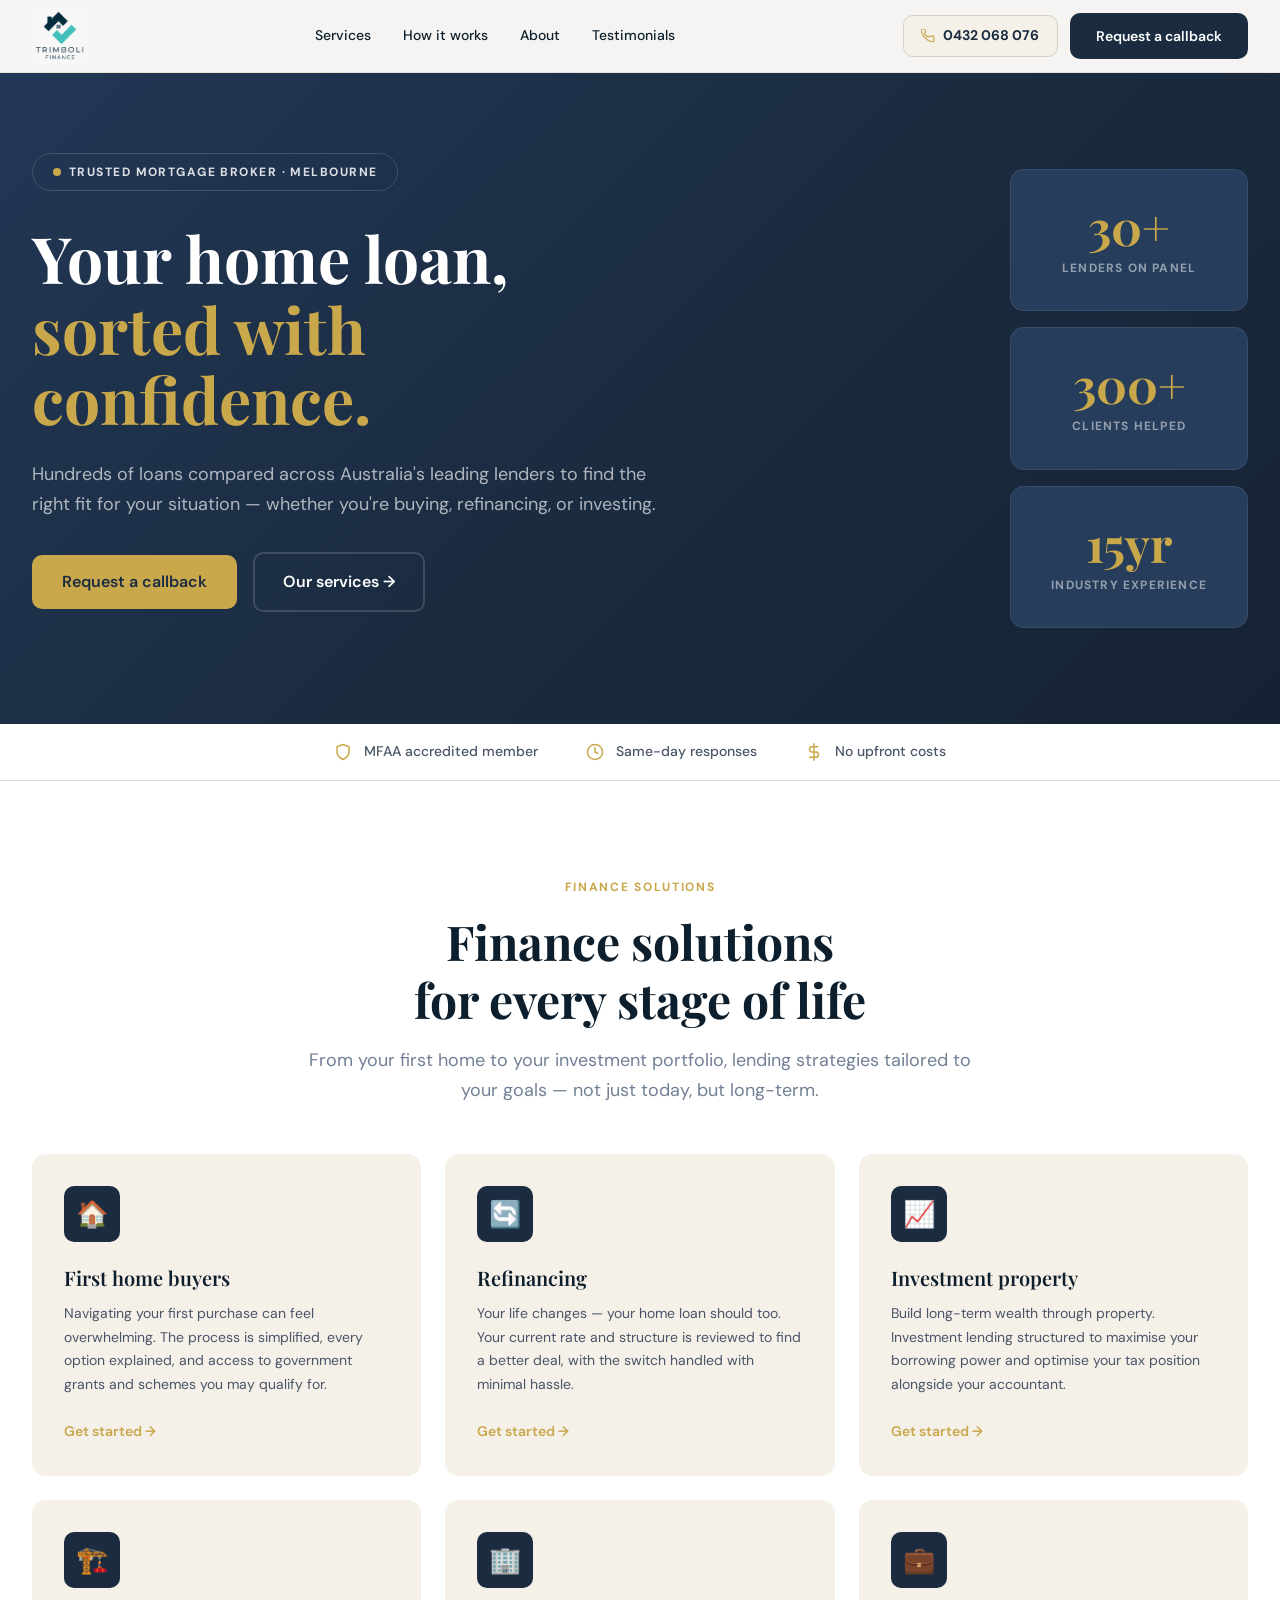
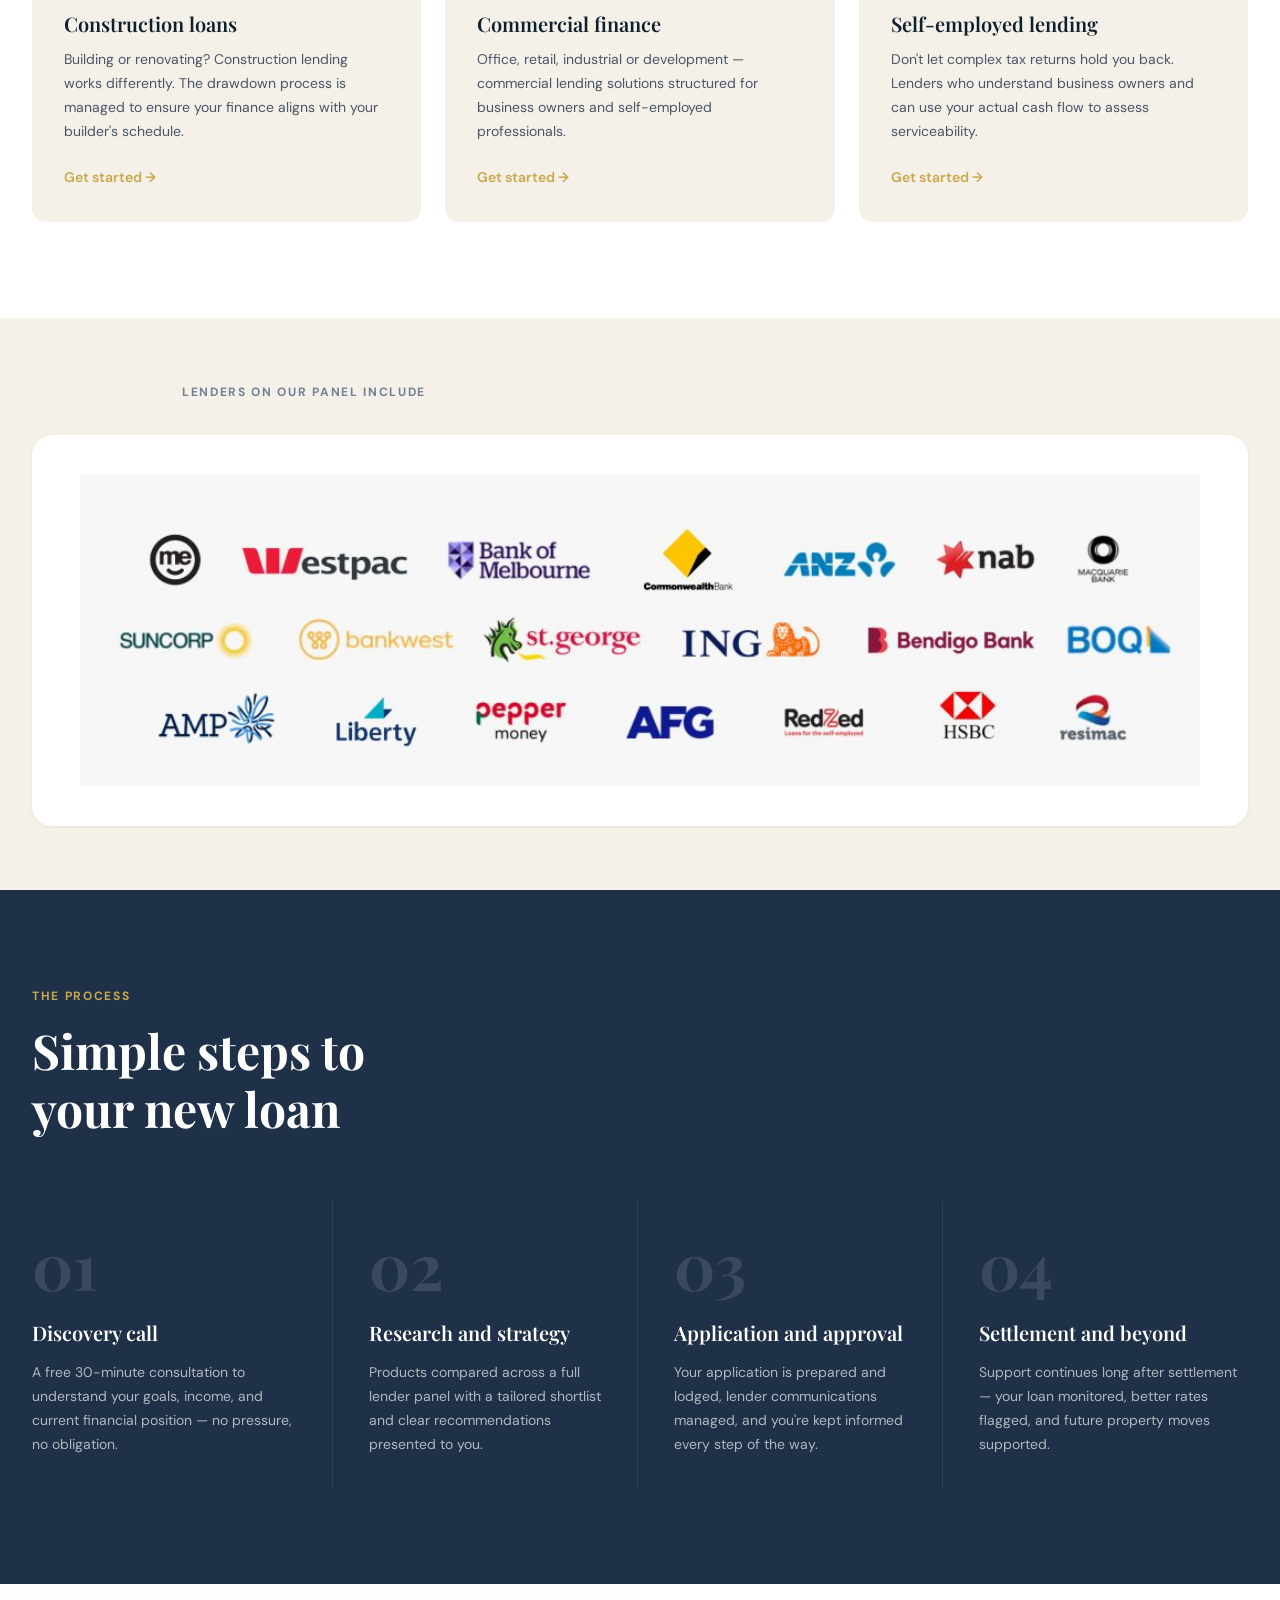
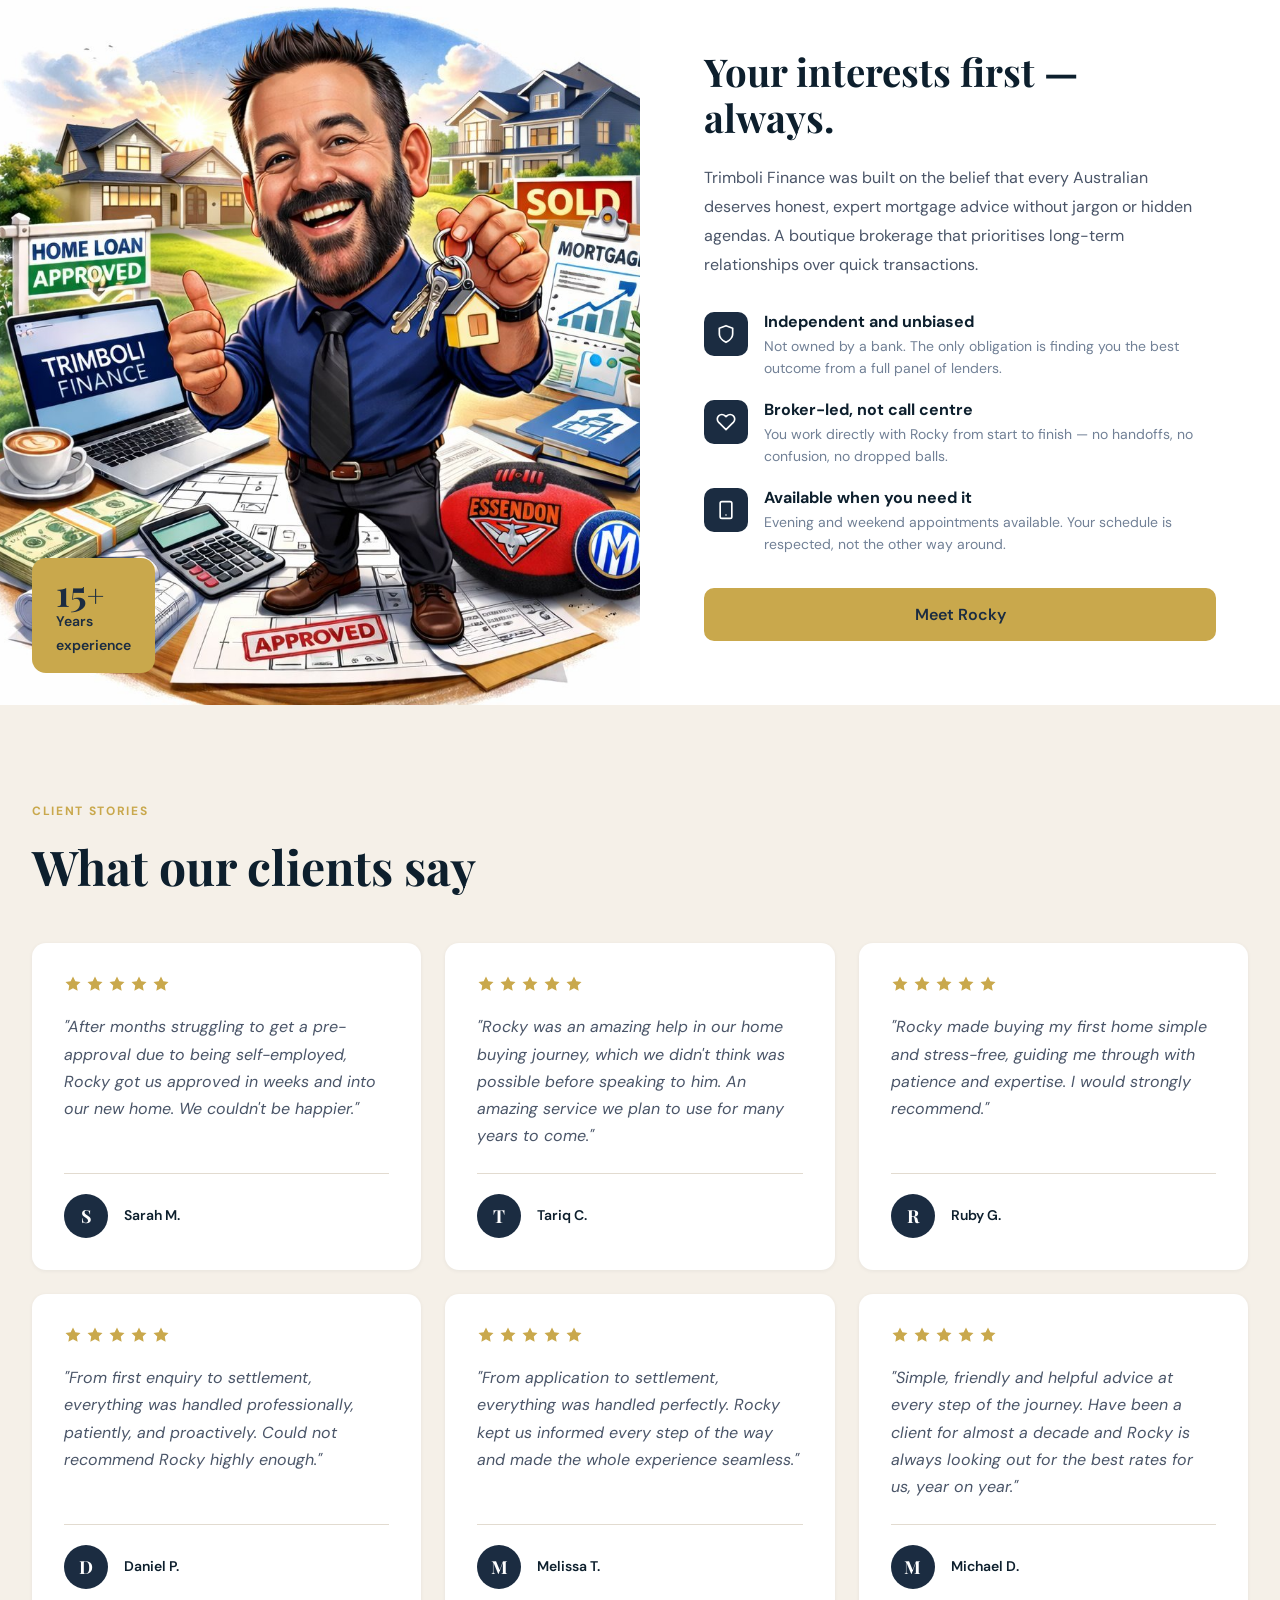
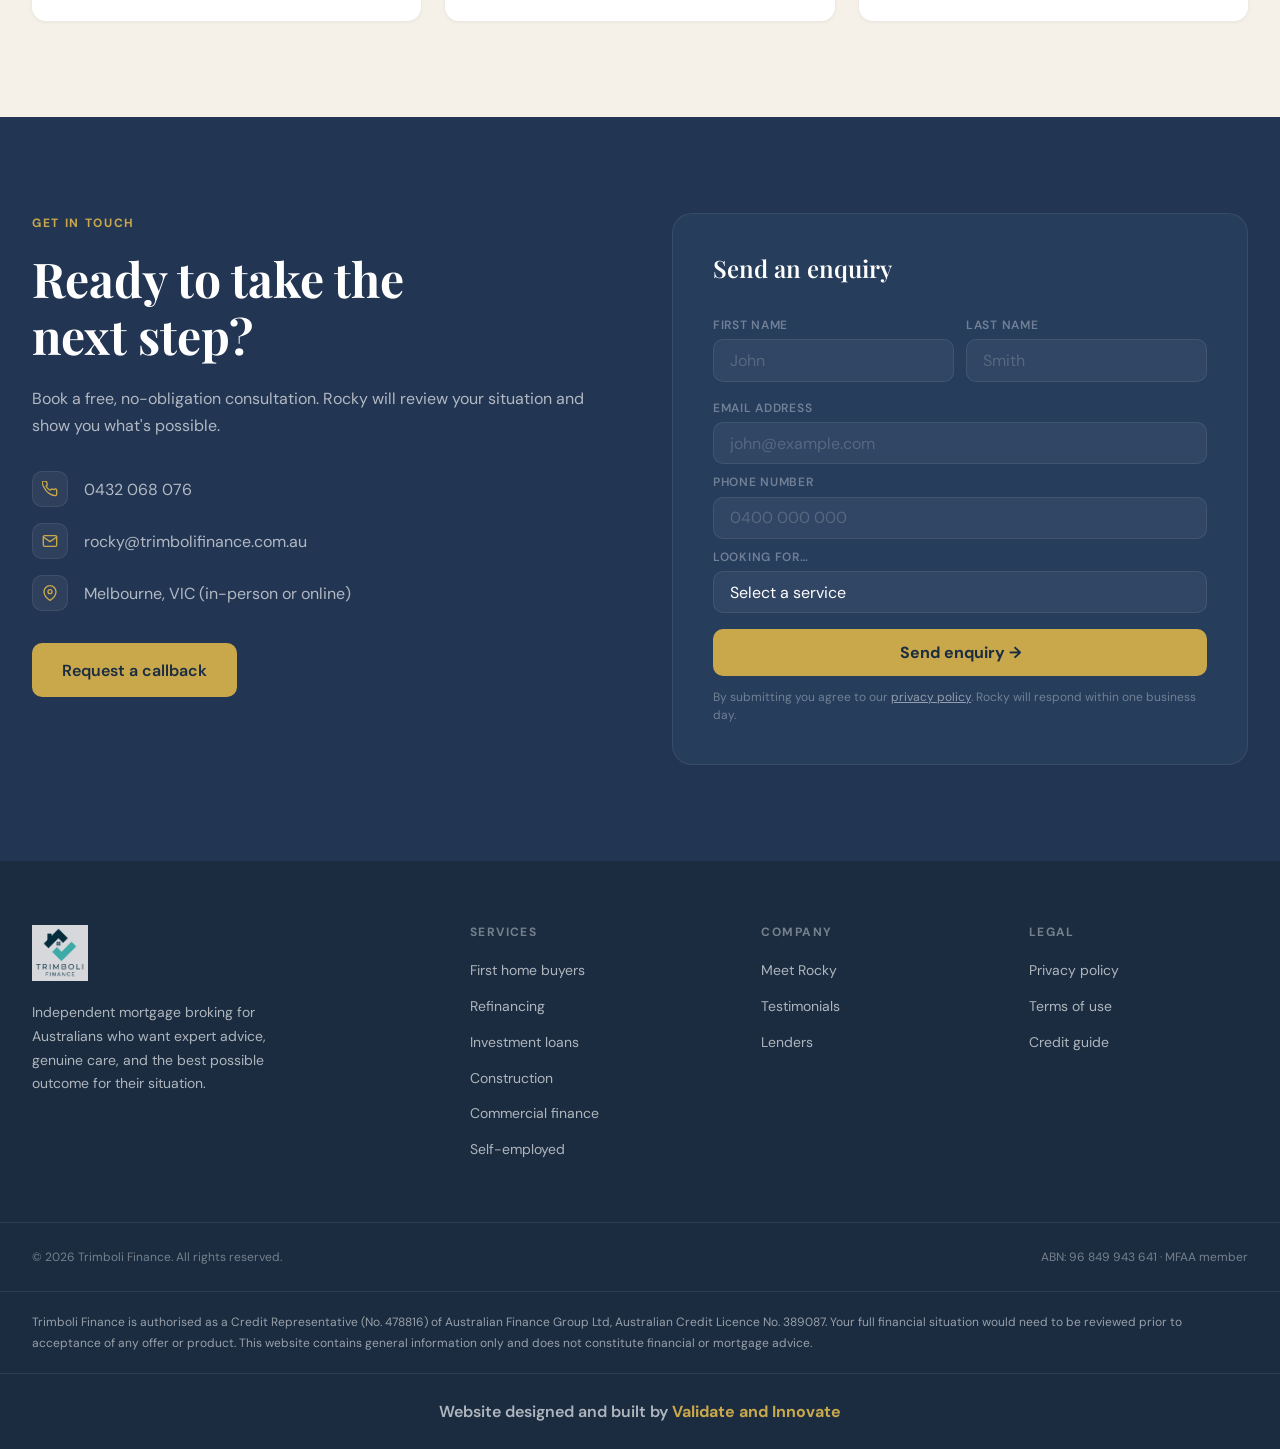
==== commit 20aac8a1: "Replace repo with new structure" ====
--- a/index.html
+++ b/index.html
@@ -1,829 +1,618 @@
 <!DOCTYPE html>
 <html lang="en">
 <head>
-<meta charset="UTF-8">
-<meta name="viewport" content="width=device-width, initial-scale=1.0">
-<title>Trimboli Finance | Mortgage broker</title>
-<link rel="icon" type="image/png" href="favicon.png">
-<link href="https://fonts.googleapis.com/css2?family=Playfair+Display:wght@400;500;600;700&family=DM+Sans:wght@300;400;500;600&display=swap" rel="stylesheet">
-<style>
-:root {
-  --navy: #0f2340;
-  --navy-light: #1a3358;
-  --gold: #c9a84c;
-  --gold-light: #e8c97a;
-  --cream: #faf7f2;
-  --white: #ffffff;
-  --gray: #f4f1ec;
-  --text: #1a1a2e;
-  --muted: #6b7280;
-  --border: #e5ddd0;
-}
-* { margin: 0; padding: 0; box-sizing: border-box; }
-html { scroll-behavior: smooth; }
-body { font-family: 'DM Sans', sans-serif; color: var(--text); background: var(--white); overflow-x: hidden; }
-
-/* NAV */
-nav {
-  position: fixed; top: 0; left: 0; right: 0; z-index: 1000;
-  background: rgba(255,255,255,0.96); backdrop-filter: blur(12px);
-  border-bottom: 1px solid var(--border); padding: 0 5%;
-  height: 84px; display: flex; align-items: center; justify-content: space-between;
-  transition: box-shadow 0.3s;
-}
-.nav-logo { display: flex; align-items: center; gap: 10px; text-decoration: none; }
-.nav-logo-img { height: 64px; width: auto; max-width: 220px; display: block; object-fit: contain; }
-.footer-logo-img { height: 64px; width: auto; max-width: 220px; display: block; object-fit: contain; }
-.nav-logo-icon { width: 40px; height: 40px; background: var(--navy); border-radius: 8px; display: flex; align-items: center; justify-content: center; }
-.nav-logo-icon span { color: var(--gold); font-family: 'Playfair Display', serif; font-size: 20px; font-weight: 700; }
-.nav-logo-name { font-family: 'Playfair Display', serif; font-size: 18px; color: var(--navy); font-weight: 600; display: block; }
-.nav-logo-sub { font-size: 11px; color: var(--muted); font-weight: 400; letter-spacing: 0.08em; text-transform: uppercase; margin-top: 2px; display: block; }
-.nav-links { display: flex; align-items: center; gap: 36px; list-style: none; }
-.nav-links a { text-decoration: none; font-size: 14px; font-weight: 500; color: var(--text); transition: color 0.2s; position: relative; }
-.nav-links a::after { content: ''; position: absolute; bottom: -4px; left: 0; right: 0; height: 2px; background: var(--gold); transform: scaleX(0); transition: transform 0.25s; transform-origin: left; }
-.nav-links a:hover { color: var(--gold); }
-.nav-links a:hover::after { transform: scaleX(1); }
-.btn-nav { background: var(--navy); color: var(--white); padding: 10px 22px; border-radius: 6px; font-weight: 500; font-size: 14px; font-family: 'DM Sans', sans-serif; border: none; cursor: pointer; transition: background 0.2s; }
-.btn-nav:hover { background: var(--gold); color: var(--navy); }
-.nav-phone { font-size: 15px; font-weight: 700; color: var(--navy); text-decoration: none; letter-spacing: 0.01em; transition: all 0.2s; background: var(--cream); border: 2px solid var(--navy); padding: 9px 18px; border-radius: 6px; display: inline-flex; align-items: center; }
-.nav-phone:hover { background: var(--navy); color: var(--white); border-color: var(--navy); }
-
-/* HERO */
-.hero { min-height: 100vh; background: var(--navy); display: flex; align-items: center; position: relative; overflow: hidden; padding: 120px 5% 80px; gap: 48px; }
-.hero-bg { position: absolute; inset: 0; background: radial-gradient(ellipse 60% 60% at 75% 50%, rgba(201,168,76,0.12) 0%, transparent 70%), radial-gradient(ellipse 40% 80% at 10% 80%, rgba(26,51,88,0.8) 0%, transparent 60%); pointer-events: none; }
-.hero-grid { position: absolute; inset: 0; background-image: linear-gradient(rgba(201,168,76,0.04) 1px, transparent 1px), linear-gradient(90deg, rgba(201,168,76,0.04) 1px, transparent 1px); background-size: 60px 60px; pointer-events: none; }
-.hero-content { position: relative; z-index: 1; max-width: 640px; animation: fadeUp 0.9s ease both; }
-.hero-badge { display: inline-flex; align-items: center; gap: 8px; background: rgba(201,168,76,0.15); border: 1px solid rgba(201,168,76,0.35); border-radius: 100px; padding: 6px 16px; font-size: 12px; font-weight: 500; color: var(--gold-light); letter-spacing: 0.08em; text-transform: uppercase; margin-bottom: 28px; }
-.hero-badge-dot { width: 6px; height: 6px; border-radius: 50%; background: var(--gold); animation: pulse 2s infinite; flex-shrink: 0; }
-@keyframes pulse { 0%, 100% { opacity: 1; transform: scale(1); } 50% { opacity: 0.5; transform: scale(1.4); } }
-.hero h1 { font-family: 'Playfair Display', serif; font-size: clamp(2.8rem, 5.5vw, 4.2rem); font-weight: 600; color: var(--white); line-height: 1.12; margin-bottom: 24px; }
-.hero-gold { color: var(--gold); display: block; }
-.hero-desc { font-size: 18px; line-height: 1.7; color: rgba(255,255,255,0.72); margin-bottom: 40px; max-width: 520px; font-weight: 300; }
-.hero-actions { display: flex; gap: 16px; flex-wrap: wrap; align-items: center; }
-.btn-primary { background: var(--gold); color: var(--navy); padding: 16px 32px; border-radius: 8px; font-size: 15px; font-weight: 600; text-decoration: none; transition: all 0.25s; letter-spacing: 0.01em; display: inline-block; cursor: pointer; border: none; font-family: 'DM Sans', sans-serif; }
-.btn-primary:hover { background: var(--gold-light); transform: translateY(-2px); box-shadow: 0 8px 24px rgba(201,168,76,0.35); }
-.btn-outline { background: transparent; color: var(--white); padding: 16px 32px; border-radius: 8px; font-size: 15px; font-weight: 500; text-decoration: none; border: 1px solid rgba(255,255,255,0.3); transition: all 0.25s; }
-.btn-outline:hover { border-color: rgba(255,255,255,0.7); background: rgba(255,255,255,0.06); }
-.hero-stats { position: relative; z-index: 1; margin-left: auto; display: flex; flex-direction: column; gap: 20px; animation: fadeUp 0.9s 0.2s ease both; flex-shrink: 0; }
-.stat-card { background: rgba(255,255,255,0.06); border: 1px solid rgba(255,255,255,0.1); border-radius: 16px; padding: 28px 32px; text-align: center; backdrop-filter: blur(10px); width: 200px; }
-.stat-num { font-family: 'Playfair Display', serif; font-size: 2.6rem; font-weight: 700; color: var(--gold); line-height: 1; display: block; }
-.stat-label { font-size: 12px; color: rgba(255,255,255,0.55); text-transform: uppercase; letter-spacing: 0.08em; margin-top: 8px; display: block; font-weight: 500; }
-
-/* TRUST BAR */
-.trust-bar { background: var(--cream); border-top: 1px solid var(--border); border-bottom: 1px solid var(--border); padding: 20px 5%; display: flex; align-items: center; justify-content: center; gap: 48px; flex-wrap: wrap; }
-.trust-item { display: flex; align-items: center; gap: 10px; font-size: 13px; font-weight: 500; color: var(--muted); }
-.trust-icon { color: var(--gold); flex-shrink: 0; }
-
-/* SECTIONS */
-section { padding: 96px 5%; }
-.section-label { display: inline-block; font-size: 11px; font-weight: 600; letter-spacing: 0.14em; text-transform: uppercase; color: var(--gold); margin-bottom: 16px; }
-.section-title { font-family: 'Playfair Display', serif; font-size: clamp(2rem, 3.5vw, 2.8rem); font-weight: 600; color: var(--navy); line-height: 1.22; margin-bottom: 20px; }
-.section-sub { font-size: 17px; color: var(--muted); line-height: 1.7; max-width: 560px; font-weight: 300; }
-
-/* SERVICES */
-.services { background: var(--white); }
-.services-hd { text-align: center; margin-bottom: 64px; }
-.services-hd .section-sub { margin: 0 auto; }
-.services-grid { display: grid; grid-template-columns: repeat(auto-fit, minmax(280px, 1fr)); gap: 28px; max-width: 1200px; margin: 0 auto; }
-.service-card { background: var(--cream); border: 1px solid var(--border); border-radius: 16px; padding: 40px 36px; transition: all 0.3s; position: relative; overflow: hidden; }
-.service-card::after { content: ''; position: absolute; bottom: 0; left: 0; right: 0; height: 3px; background: var(--gold); transform: scaleX(0); transition: transform 0.3s; transform-origin: left; }
-.service-card:hover { transform: translateY(-6px); box-shadow: 0 20px 48px rgba(15,35,64,0.1); background: var(--white); }
-.service-card:hover::after { transform: scaleX(1); }
-.service-icon { width: 52px; height: 52px; background: var(--navy); border-radius: 12px; display: flex; align-items: center; justify-content: center; margin-bottom: 24px; font-size: 22px; }
-.service-card h3 { font-family: 'Playfair Display', serif; font-size: 1.3rem; font-weight: 600; color: var(--navy); margin-bottom: 14px; }
-.service-card p { font-size: 15px; color: var(--muted); line-height: 1.7; font-weight: 300; }
-.service-link { display: inline-flex; align-items: center; gap: 6px; margin-top: 20px; font-size: 14px; font-weight: 600; color: var(--gold); cursor: pointer; border: none; background: none; font-family: 'DM Sans', sans-serif; padding: 0; }
-
-/* LENDERS */
-.lenders { background: var(--gray); padding: 48px 5%; text-align: center; }
-.lenders-label { font-size: 12px; font-weight: 600; letter-spacing: 0.12em; text-transform: uppercase; color: var(--muted); margin-bottom: 32px; }
-.lender-logos { display: flex; align-items: center; justify-content: center; gap: 48px; flex-wrap: wrap; }
-.lender-logo { background: var(--white); border: 1px solid var(--border); border-radius: 10px; padding: 14px 28px; font-size: 14px; font-weight: 700; color: var(--muted); opacity: 0.75; transition: opacity 0.2s; }
-.lender-logo:hover { opacity: 1; color: var(--navy); }
-.lender-logos-img { max-width: 900px; margin: 0 auto; padding: 0 20px; }
-
-/* HOW IT WORKS */
-.how-it-works { background: var(--navy); }
-.how-it-works .section-title { color: var(--white); }
-.steps-grid { display: grid; grid-template-columns: repeat(4, 1fr); margin-top: 64px; max-width: 1100px; }
-.step { padding: 48px 36px; border-right: 1px solid rgba(255,255,255,0.1); }
-.step:last-child { border-right: none; }
-.step-num { font-family: 'Playfair Display', serif; font-size: 5rem; font-weight: 700; color: rgba(201,168,76,0.15); line-height: 1; display: block; margin-bottom: 8px; }
-.step h3 { font-family: 'Playfair Display', serif; font-size: 1.2rem; color: var(--white); margin-bottom: 16px; font-weight: 600; }
-.step p { font-size: 14px; color: rgba(255,255,255,0.55); line-height: 1.75; font-weight: 300; }
-
-/* ABOUT */
-.about { background: var(--cream); display: grid; grid-template-columns: 1fr 1fr; gap: 80px; align-items: center; }
-.about-img-wrap { position: relative; border-radius: 20px; overflow: hidden; }
-.about-img-wrap img { width: 100%; display: block; border-radius: 20px; }
-.about-badge { position: absolute; bottom: 32px; left: 32px; background: var(--gold); border-radius: 12px; padding: 16px 24px; display: flex; align-items: center; gap: 12px; }
-.badge-num { font-family: 'Playfair Display', serif; font-size: 2rem; font-weight: 700; color: var(--navy); line-height: 1; }
-.badge-text { font-size: 13px; font-weight: 600; color: var(--navy); line-height: 1.3; }
-.about-content { padding: 48px 0; }
-.about-features { display: flex; flex-direction: column; gap: 20px; margin-top: 36px; }
-.about-feature { display: flex; gap: 16px; align-items: flex-start; }
-.feat-icon { width: 40px; height: 40px; background: var(--navy); border-radius: 10px; display: flex; align-items: center; justify-content: center; font-size: 18px; flex-shrink: 0; }
-.about-feature h4 { font-size: 15px; font-weight: 600; color: var(--navy); margin-bottom: 4px; }
-.about-feature p { font-size: 14px; color: var(--muted); line-height: 1.6; }
-
-/* TESTIMONIALS */
-.testimonials { background: var(--white); }
-.testi-hd { margin-bottom: 56px; }
-.testi-grid { display: grid; grid-template-columns: repeat(3, 1fr); gap: 24px; max-width: 1200px; margin: 0 auto; }
-.testi-card { background: var(--cream); border: 1px solid var(--border); border-radius: 16px; padding: 36px 32px; }
-.stars { display: flex; gap: 4px; margin-bottom: 20px; }
-.star { color: var(--gold); font-size: 16px; }
-.testi-card blockquote { font-size: 15px; line-height: 1.75; color: var(--text); font-style: italic; margin-bottom: 24px; font-weight: 300; }
-.testi-author { display: flex; align-items: center; gap: 12px; border-top: 1px solid var(--border); padding-top: 20px; }
-.author-av { width: 44px; height: 44px; border-radius: 50%; background: var(--navy); display: flex; align-items: center; justify-content: center; font-family: 'Playfair Display', serif; font-size: 16px; font-weight: 600; color: var(--gold); flex-shrink: 0; }
-.author-name { display: block; font-size: 14px; font-weight: 600; color: var(--navy); }
-.author-loc { font-size: 12px; color: var(--muted); }
-
-/* CONTACT */
-.contact-cta { background: linear-gradient(135deg, var(--navy) 0%, #162d50 100%); position: relative; overflow: hidden; }
-.contact-cta::before { content: ''; position: absolute; top: -40%; right: -10%; width: 600px; height: 600px; border-radius: 50%; background: radial-gradient(circle, rgba(201,168,76,0.1), transparent 60%); pointer-events: none; }
-.cta-inner { position: relative; z-index: 1; display: grid; grid-template-columns: 1fr 1fr; gap: 80px; align-items: center; max-width: 1200px; margin: 0 auto; }
-.cta-content .section-title { color: var(--white); }
-.cta-content .section-sub { color: rgba(255,255,255,0.6); }
-.contact-details { margin-top: 36px; display: flex; flex-direction: column; gap: 16px; }
-.contact-detail { display: flex; align-items: center; gap: 14px; color: rgba(255,255,255,0.75); font-size: 15px; text-decoration: none; }
-.enq-form { background: rgba(255,255,255,0.05); border: 1px solid rgba(255,255,255,0.12); border-radius: 20px; padding: 40px; backdrop-filter: blur(12px); }
-.enq-form h3 { font-family: 'Playfair Display', serif; color: var(--white); margin-bottom: 24px; font-size: 1.4rem; font-weight: 600; }
-.form-group { margin-bottom: 20px; }
-.form-group label { display: block; font-size: 13px; font-weight: 500; color: rgba(255,255,255,0.7); margin-bottom: 8px; }
-.form-group input,
-.form-group select,
-.form-group textarea {
-  width: 100%; background: rgba(255,255,255,0.07); border: 1px solid rgba(255,255,255,0.15);
-  border-radius: 8px; padding: 13px 16px; font-size: 15px; color: var(--white);
-  font-family: 'DM Sans', sans-serif; outline: none; transition: border-color 0.2s; -webkit-appearance: none;
-}
-.form-group input::placeholder, .form-group textarea::placeholder { color: rgba(255,255,255,0.3); }
-.form-group input:focus, .form-group select:focus, .form-group textarea:focus { border-color: var(--gold); }
-.form-group select option { background: #0f2340; color: #fff; }
-.form-row { display: grid; grid-template-columns: 1fr 1fr; gap: 16px; }
-.btn-submit { width: 100%; background: var(--gold); color: var(--navy); border: none; padding: 16px; border-radius: 8px; font-size: 16px; font-weight: 600; cursor: pointer; font-family: 'DM Sans', sans-serif; transition: all 0.25s; margin-top: 8px; }
-.btn-submit:hover { background: var(--gold-light); transform: translateY(-2px); box-shadow: 0 8px 24px rgba(201,168,76,0.4); }
-.form-note { font-size: 12px; color: rgba(255,255,255,0.35); margin-top: 14px; line-height: 1.5; }
-
-/* FOOTER */
-footer { background: #08162a; color: rgba(255,255,255,0.55); padding: 64px 5% 32px; }
-.footer-grid { display: grid; grid-template-columns: 2fr 1fr 1fr 1fr; gap: 48px; margin-bottom: 48px; max-width: 1200px; }
-.footer-brand p { font-size: 14px; line-height: 1.7; color: rgba(255,255,255,0.45); max-width: 280px; font-weight: 300; margin-top: 16px; }
-.footer-col h4 { font-size: 13px; font-weight: 600; color: var(--white); letter-spacing: 0.08em; text-transform: uppercase; margin-bottom: 20px; }
-.footer-col ul { list-style: none; }
-.footer-col ul li { margin-bottom: 10px; }
-.footer-col ul a { font-size: 14px; color: rgba(255,255,255,0.45); text-decoration: none; transition: color 0.2s; }
-.footer-col ul a:hover { color: var(--gold); }
-.footer-bottom { border-top: 1px solid rgba(255,255,255,0.07); padding-top: 32px; display: flex; align-items: center; justify-content: space-between; font-size: 13px; max-width: 1200px; flex-wrap: wrap; gap: 12px; }
-.footer-disc { max-width: 1200px; margin-top: 24px; font-size: 11px; line-height: 1.6; color: rgba(255,255,255,0.18); border-top: 1px solid rgba(255,255,255,0.05); padding-top: 24px; }
-
-/* ANIMATIONS */
-@keyframes fadeUp { from { opacity: 0; transform: translateY(28px); } to { opacity: 1; transform: translateY(0); } }
-.fade-up { opacity: 0; transform: translateY(28px); transition: opacity 0.6s ease, transform 0.6s ease; }
-.fade-up.visible { opacity: 1; transform: translateY(0); }
-
-/* MODAL */
-.modal-overlay { display: none; position: fixed; inset: 0; background: rgba(8,22,42,0.8); backdrop-filter: blur(6px); z-index: 9999; align-items: center; justify-content: center; padding: 16px; }
-.modal-overlay.open { display: flex; }
-.modal-box { background: var(--white); border-radius: 20px; width: 100%; max-width: 500px; max-height: 92vh; overflow-y: auto; box-shadow: 0 32px 80px rgba(0,0,0,0.4); animation: modalIn 0.3s ease both; }
-@keyframes modalIn { from { opacity: 0; transform: scale(0.94) translateY(16px); } to { opacity: 1; transform: scale(1) translateY(0); } }
-.modal-head { background: var(--navy); border-radius: 20px 20px 0 0; padding: 32px 36px 28px; position: relative; }
-.modal-head h2 { font-family: 'Playfair Display', serif; font-size: 1.55rem; color: var(--white); font-weight: 600; margin-bottom: 6px; }
-.modal-head p { font-size: 14px; color: rgba(255,255,255,0.6); font-weight: 300; }
-.modal-x { position: absolute; top: 20px; right: 20px; width: 36px; height: 36px; border-radius: 50%; background: rgba(255,255,255,0.1); border: none; cursor: pointer; color: var(--white); font-size: 20px; display: flex; align-items: center; justify-content: center; transition: background 0.2s; font-family: sans-serif; line-height: 1; }
-.modal-x:hover { background: rgba(255,255,255,0.2); }
-.modal-body { padding: 32px 36px 36px; }
-.modal-body .form-group label { color: var(--text); font-weight: 600; font-size: 13px; }
-.modal-body .form-group input,
-.modal-body .form-group select,
-.modal-body .form-group textarea { background: var(--cream); border: 1.5px solid var(--border); color: var(--text); }
-.modal-body .form-group input::placeholder,
-.modal-body .form-group textarea::placeholder { color: #bbb; }
-.modal-body .form-group input:focus,
-.modal-body .form-group select:focus,
-.modal-body .form-group textarea:focus { border-color: var(--gold); background: var(--white); }
-.modal-body .form-group select option { background: var(--white); color: var(--text); }
-.modal-submit { width: 100%; background: var(--gold); color: var(--navy); border: none; padding: 16px; border-radius: 8px; font-size: 16px; font-weight: 700; cursor: pointer; font-family: 'DM Sans', sans-serif; transition: all 0.25s; margin-top: 8px; }
-.modal-submit:hover { background: var(--gold-light); transform: translateY(-1px); box-shadow: 0 6px 20px rgba(201,168,76,0.35); }
-.modal-success { text-align: center; padding: 52px 36px; }
-.modal-success h3 { font-family: 'Playfair Display', serif; font-size: 1.5rem; color: var(--navy); margin-bottom: 12px; }
-.modal-success p { color: var(--muted); font-size: 15px; line-height: 1.7; }
-
-/* RESPONSIVE */
-@media (max-width: 1024px) {
-  .steps-grid { grid-template-columns: 1fr 1fr; }
-  .step { border-right: none; border-bottom: 1px solid rgba(255,255,255,0.1); }
-  .step:nth-child(odd) { border-right: 1px solid rgba(255,255,255,0.1); }
-  .step:last-child, .step:nth-last-child(2) { border-bottom: none; }
-}
-@media (max-width: 900px) {
-  .hero { flex-direction: column; text-align: center; }
-  .hero-content { max-width: 100%; }
-  .hero-stats { flex-direction: row; margin: 40px auto 0; flex-wrap: wrap; justify-content: center; }
-  .about { grid-template-columns: 1fr; gap: 40px; }
-  .cta-inner { grid-template-columns: 1fr; gap: 40px; }
-  .footer-grid { grid-template-columns: 1fr 1fr; }
-  .testi-grid { grid-template-columns: repeat(2, 1fr); }
-}
-@media (max-width: 600px) {
-  .nav-links li:not(:last-child) { display: none; }
-  .hero-stats { flex-direction: column; align-items: center; }
-  .stat-card { width: 100%; max-width: 240px; }
-  .hero-actions { justify-content: center; }
-  .testi-grid { grid-template-columns: 1fr; }
-  .hero-actions .btn-primary, .hero-actions .btn-outline { width: 100%; max-width: 320px; text-align: center; }
-  .form-row { grid-template-columns: 1fr; }
-  .footer-grid { grid-template-columns: 1fr; }
-  .steps-grid { grid-template-columns: 1fr; }
-  .step { border-right: none !important; border-bottom: 1px solid rgba(255,255,255,0.1); padding: 36px 20px; }
-  .step:last-child { border-bottom: none; }
-  .modal-head { padding: 28px 24px 24px; }
-  .modal-body { padding: 24px 24px 28px; }
-  .modal-body .form-row { grid-template-columns: 1fr; }
-}
-</style>
+  <meta charset="UTF-8">
+  <meta name="viewport" content="width=device-width, initial-scale=1.0">
+  <meta name="description" content="Trimboli Finance — trusted Melbourne mortgage broker. 30+ lenders, 300+ clients helped, 15 years experience. Free consultation, same-day responses, no upfront costs.">
+
+  <!-- Open Graph -->
+  <meta property="og:type"        content="website">
+  <meta property="og:title"       content="Trimboli Finance | Melbourne Mortgage Broker">
+  <meta property="og:description" content="Your home loan, sorted with confidence. Hundreds of loans compared across Australia's leading lenders. Free, no-obligation consultation.">
+  <meta property="og:image"       content="https://trimbolifinance.com.au/assets/images/webp/og-image.webp">
+  <meta property="og:url"         content="https://trimbolifinance.com.au/">
+  <meta property="og:site_name"   content="Trimboli Finance">
+
+  <!-- Twitter Card -->
+  <meta name="twitter:card"        content="summary_large_image">
+  <meta name="twitter:title"       content="Trimboli Finance | Melbourne Mortgage Broker">
+  <meta name="twitter:description" content="Your home loan, sorted with confidence. 30+ lenders, no upfront costs.">
+  <meta name="twitter:image"       content="https://trimbolifinance.com.au/assets/images/webp/og-image.webp">
+
+  <!-- Canonical -->
+  <link rel="canonical" href="https://trimbolifinance.com.au/">
+
+  <!-- Favicon -->
+  <link rel="icon" type="image/x-icon" href="/favicon.ico">
+  <link rel="icon" type="image/png" sizes="32x32" href="/assets/images/fallback/favicon.png">
+  <link rel="icon" type="image/svg+xml" href="/assets/images/fallback/favicon.svg">
+  <link rel="shortcut icon" href="/favicon.ico">
+
+  <!-- Fonts -->
+  <link rel="preconnect" href="https://fonts.googleapis.com">
+  <link rel="preconnect" href="https://fonts.gstatic.com" crossorigin>
+  <link href="https://fonts.googleapis.com/css2?family=Playfair+Display:wght@600;700&family=DM+Sans:ital,wght@0,400;0,500;0,600;0,700;1,400&display=swap" rel="stylesheet">
+
+  <!-- Styles -->
+  <link rel="stylesheet" href="/assets/css/tokens.css">
+  <link rel="stylesheet" href="/assets/css/base.css">
+  <link rel="stylesheet" href="/assets/css/components.css">
+  <link rel="stylesheet" href="/assets/css/layout.css">
+
+  <title>Trimboli Finance | Melbourne Mortgage Broker</title>
+
+  <!-- JSON-LD Structured Data -->
+  <script type="application/ld+json">
+  {
+    "@context": "https://schema.org",
+    "@type": "FinancialService",
+    "name": "Trimboli Finance",
+    "url": "https://trimbolifinance.com.au",
+    "logo": "https://trimbolifinance.com.au/assets/images/fallback/logo.png",
+    "description": "Melbourne mortgage broker with 30+ lenders, 300+ clients helped, and 15 years industry experience. MFAA accredited, no upfront costs.",
+    "telephone": "0432068076",
+    "email": "rocky@trimbolifinance.com.au",
+    "address": {
+      "@type": "PostalAddress",
+      "addressLocality": "Melbourne",
+      "addressRegion": "VIC",
+      "addressCountry": "AU"
+    },
+    "areaServed": { "@type": "Country", "name": "Australia" },
+    "priceRange": "Free consultation",
+    "identifier": { "@type": "PropertyValue", "name": "ABN", "value": "96 849 943 641" }
+  }
+  </script>
 </head>
 <body>
 
-<!-- CALLBACK MODAL -->
-<div class="modal-overlay" id="cbModal" role="dialog" aria-modal="true" aria-labelledby="cbTitle">
-  <div class="modal-box">
-    <div class="modal-head">
-      <h2 id="cbTitle">Request a callback</h2>
-      <p>Leave your details and Rocky will be in touch shortly.</p>
-      <button class="modal-x" id="cbClose" aria-label="Close modal">&times;</button>
-    </div>
-    <div class="modal-body" id="cbBody">
-      <div class="form-row">
-        <div class="form-group">
-          <label for="cbFirst">First name</label>
-          <input type="text" id="cbFirst" placeholder="John">
-        </div>
-        <div class="form-group">
-          <label for="cbLast">Last name</label>
-          <input type="text" id="cbLast" placeholder="Smith">
-        </div>
-      </div>
-      <div class="form-group">
-        <label for="cbPhone">Phone number</label>
-        <input type="tel" id="cbPhone" placeholder="0400 000 000">
-      </div>
-      <div class="form-group">
-        <label for="cbEmail">Email address</label>
-        <input type="email" id="cbEmail" placeholder="john@example.com">
-      </div>
-      <div class="form-group">
-        <label for="cbTime">Best time to call</label>
-        <select id="cbTime">
-          <option value="">Select a time</option>
-          <option value="Morning (8am - 12pm)">Morning (8am - 12pm)</option>
-          <option value="Afternoon (12pm - 5pm)">Afternoon (12pm - 5pm)</option>
-          <option value="Evening (5pm - 7pm)">Evening (5pm - 7pm)</option>
-          <option value="Anytime">Anytime</option>
-        </select>
-      </div>
-      <div class="form-group">
-        <label for="cbService">What are you looking for?</label>
-        <select id="cbService">
-          <option value="">Select a service</option>
-          <option value="First home purchase">First home purchase</option>
-          <option value="Refinancing">Refinancing</option>
-          <option value="Investment property">Investment property</option>
-          <option value="Construction loan">Construction loan</option>
-          <option value="Commercial finance">Commercial finance</option>
-          <option value="Self-employed lending">Self-employed lending</option>
-          <option value="Not sure yet">Not sure yet</option>
-        </select>
-      </div>
-      <div class="form-group">
-        <label for="cbNotes">Anything else? <span style="font-weight:300;opacity:0.6">(optional)</span></label>
-        <textarea rows="3" id="cbNotes" placeholder="Brief notes for Rocky..." style="resize:vertical"></textarea>
-      </div>
-      <button class="modal-submit" id="cbSubmit">Request my callback</button>
-      <p style="font-size:12px;color:var(--muted);margin-top:14px;line-height:1.5;text-align:center">Rocky typically calls back within a few hours during business hours.</p>
+  <!-- ════════════════════════════════════
+       CALLBACK MODAL
+  ════════════════════════════════════ -->
+  <div class="modal-overlay" id="callbackModal" role="dialog" aria-modal="true" aria-labelledby="modalHeading">
+    <div class="modal">
+      <button class="modal-close" id="modalClose" aria-label="Close dialog">✕</button>
+
+      <div id="modalFormWrap">
+        <div class="modal-eyebrow">Get in touch</div>
+        <h2 class="modal-title" id="modalHeading">Request a callback</h2>
+        <p class="modal-subtitle">Leave your details and Rocky will be in touch.</p>
+        <form id="callbackForm" action="https://formspree.io/f/xzdaqgjd" method="POST">
+          <div class="form-row">
+            <div class="form-field">
+              <label for="cb-fname">First name</label>
+              <input type="text" id="cb-fname" name="first_name" placeholder="John" required autocomplete="given-name">
+            </div>
+            <div class="form-field">
+              <label for="cb-lname">Last name</label>
+              <input type="text" id="cb-lname" name="last_name" placeholder="Smith" required autocomplete="family-name">
+            </div>
+          </div>
+          <div class="form-field">
+            <label for="cb-phone">Phone number</label>
+            <input type="tel" id="cb-phone" name="phone" placeholder="0400 000 000" required autocomplete="tel">
+          </div>
+          <div class="form-field">
+            <label for="cb-email">Email address</label>
+            <input type="email" id="cb-email" name="email" placeholder="john@example.com" required autocomplete="email">
+          </div>
+          <div class="form-field">
+            <label for="cb-service">What are you looking for?</label>
+            <select id="cb-service" name="service">
+              <option value="">Select a service</option>
+              <option>First home buyers</option>
+              <option>Refinancing</option>
+              <option>Investment property</option>
+              <option>Construction loans</option>
+              <option>Commercial finance</option>
+              <option>Self-employed lending</option>
+            </select>
+          </div>
+          <div class="form-field">
+            <label for="cb-notes">Anything else? <span style="font-weight:400;text-transform:none;letter-spacing:0">(optional)</span></label>
+            <textarea id="cb-notes" name="notes" placeholder="Brief notes for Rocky…" rows="3"></textarea>
+          </div>
+          <button type="submit" class="form-submit" id="formSubmit">Send enquiry →</button>
+          <p class="form-disclaimer">By submitting you agree to our <a href="/pages/privacy-policy.html" style="text-decoration:underline">privacy policy</a>. Rocky will respond within one business day.</p>
+        </form>
+      </div>
+
+      <div id="modalSuccess" class="modal-success" style="display:none">
+        <div class="modal-success-icon">
+          <svg width="26" height="26" viewBox="0 0 24 24" fill="none" stroke="currentColor" stroke-width="2.5" stroke-linecap="round" stroke-linejoin="round"><polyline points="20 6 9 17 4 12"/></svg>
+        </div>
+        <h3>Enquiry sent</h3>
+        <p>Thanks — Rocky will be in touch shortly.</p>
+      </div>
     </div>
   </div>
-</div>
-
-<!-- NAV -->
-<nav id="mainNav">
-  <a href="#" class="nav-logo">
-    <img src="logo.png" alt="Trimboli Finance" class="nav-logo-img">
-  </a>
-  <ul class="nav-links">
-    <li><a href="#services">Services</a></li>
-    <li><a href="#how-it-works">How it works</a></li>
-    <li><a href="#about">About</a></li>
-    <li><a href="#testimonials">Testimonials</a></li>
-    <li><a href="tel:0432068076" class="nav-phone"><svg width="15" height="15" viewBox="0 0 24 24" fill="none" stroke="currentColor" stroke-width="2.5" stroke-linecap="round" stroke-linejoin="round" style="display:inline-block;vertical-align:middle;margin-right:6px;margin-top:-2px"><path d="M22 16.92v3a2 2 0 0 1-2.18 2 19.79 19.79 0 0 1-8.63-3.07A19.5 19.5 0 0 1 4.69 12 19.79 19.79 0 0 1 1.61 3.4 2 2 0 0 1 3.6 1.22h3a2 2 0 0 1 2 1.72c.127.96.361 1.903.7 2.81a2 2 0 0 1-.45 2.11L7.91 8.83a16 16 0 0 0 6 6l.92-.92a2 2 0 0 1 2.11-.45c.907.339 1.85.573 2.81.7A2 2 0 0 1 21.5 16.92z"/></svg>0432 068 076</a></li>
-    <li><button class="btn-nav open-modal">Request a callback</button></li>
-  </ul>
-</nav>
-
-<!-- HERO -->
-<section class="hero">
-  <div class="hero-bg"></div>
-  <div class="hero-grid"></div>
-  <div class="hero-content">
-    <div class="hero-badge">
-      <span class="hero-badge-dot"></span>
-      Trusted mortgage broker &middot; Melbourne
-    </div>
-    <h1>Your home loan,<span class="hero-gold">sorted with confidence.</span></h1>
-    <p class="hero-desc">Hundreds of loans compared across Australia&#39;s leading lenders to find the right fit for your situation &#8212; whether you&#39;re buying, refinancing, or investing.</p>
-    <div class="hero-actions">
-      <button class="btn-primary open-modal">Request a callback</button>
-      <a href="#services" class="btn-outline">Our services &rarr;</a>
+
+
+  <!-- ════════════════════════════════════
+       NAV
+  ════════════════════════════════════ -->
+  <nav class="site-nav" aria-label="Main navigation">
+    <div class="site-nav-inner">
+      <a href="/" class="nav-logo" aria-label="Trimboli Finance home">
+        <img src="/assets/images/fallback/logo.jpg" alt="Trimboli Finance" height="56" width="auto">
+      </a>
+      <div class="nav-links">
+        <a href="#services">Services</a>
+        <a href="#process">How it works</a>
+        <a href="#about">About</a>
+        <a href="#testimonials">Testimonials</a>
+      </div>
+      <div class="nav-actions">
+        <a href="tel:0432068076" class="btn-phone">
+          <svg viewBox="0 0 24 24" fill="none" stroke="currentColor" stroke-width="2" stroke-linecap="round" stroke-linejoin="round"><path d="M22 16.92v3a2 2 0 01-2.18 2 19.79 19.79 0 01-8.63-3.07A19.5 19.5 0 013.07 9.81a19.79 19.79 0 01-3.07-8.67A2 2 0 012 0h3a2 2 0 012 1.72 12.84 12.84 0 00.7 2.81 2 2 0 01-.45 2.11L6.09 7.91a16 16 0 006 6l1.27-1.27a2 2 0 012.11-.45 12.84 12.84 0 002.81.7A2 2 0 0122 14z"/></svg>
+          <span>0432 068 076</span>
+        </a>
+        <button class="btn btn-navy" data-open-callback>Request a callback</button>
+      </div>
+    </div>
+  </nav>
+
+
+  <!-- ════════════════════════════════════
+       HERO
+  ════════════════════════════════════ -->
+  <section class="hero" aria-labelledby="heroHeading">
+    <div class="hero-inner">
+      <div class="hero-content">
+        <div class="hero-badge anim-1">
+          <span class="hero-badge-dot"></span>
+          TRUSTED MORTGAGE BROKER · MELBOURNE
+        </div>
+        <h1 id="heroHeading" class="anim-2">
+          Your home loan,<br>
+          <span class="gold">sorted with<br>confidence.</span>
+        </h1>
+        <p class="hero-lead anim-3">Hundreds of loans compared across Australia's leading lenders to find the right fit for your situation — whether you're buying, refinancing, or investing.</p>
+        <div class="hero-actions anim-4">
+          <button class="btn btn-gold btn-lg" data-open-callback>Request a callback</button>
+          <a href="#services" class="btn btn-outline-light btn-lg">Our services →</a>
+        </div>
+      </div>
+      <div class="hero-stats anim-3">
+        <div class="stat-card">
+          <div class="stat-card-value">30+</div>
+          <div class="stat-card-label">Lenders on panel</div>
+        </div>
+        <div class="stat-card">
+          <div class="stat-card-value">300+</div>
+          <div class="stat-card-label">Clients helped</div>
+        </div>
+        <div class="stat-card">
+          <div class="stat-card-value">15yr</div>
+          <div class="stat-card-label">Industry experience</div>
+        </div>
+      </div>
+    </div>
+  </section>
+
+
+  <!-- ════════════════════════════════════
+       TRUST BAR
+  ════════════════════════════════════ -->
+  <div class="trust-bar">
+    <div class="trust-bar-inner">
+      <div class="trust-item">
+        <svg viewBox="0 0 24 24" fill="none" stroke="currentColor" stroke-width="2" stroke-linecap="round" stroke-linejoin="round"><path d="M12 22s8-4 8-10V5l-8-3-8 3v7c0 6 8 10 8 10z"/></svg>
+        MFAA accredited member
+      </div>
+      <div class="trust-item">
+        <svg viewBox="0 0 24 24" fill="none" stroke="currentColor" stroke-width="2" stroke-linecap="round" stroke-linejoin="round"><circle cx="12" cy="12" r="10"/><polyline points="12 6 12 12 16 14"/></svg>
+        Same-day responses
+      </div>
+      <div class="trust-item">
+        <svg viewBox="0 0 24 24" fill="none" stroke="currentColor" stroke-width="2" stroke-linecap="round" stroke-linejoin="round"><line x1="12" y1="1" x2="12" y2="23"/><path d="M17 5H9.5a3.5 3.5 0 000 7h5a3.5 3.5 0 010 7H6"/></svg>
+        No upfront costs
+      </div>
     </div>
   </div>
-  <div class="hero-stats">
-    <div class="stat-card"><span class="stat-num">30+</span><span class="stat-label">Lenders on panel</span></div>
-    <div class="stat-card"><span class="stat-num">300+</span><span class="stat-label">Clients helped</span></div>
-    <div class="stat-card"><span class="stat-num">15yr</span><span class="stat-label">Industry experience</span></div>
-  </div>
-</section>
-
-<!-- TRUST BAR -->
-<div class="trust-bar">
-  <div class="trust-item">
-    <svg class="trust-icon" width="18" height="18" viewBox="0 0 24 24" fill="none" stroke="currentColor" stroke-width="2"><path d="M12 22s8-4 8-10V5l-8-3-8 3v7c0 6 8 10 8 10z"/></svg>
-    MFAA accredited member
-  </div>
-  <div class="trust-item">
-    <svg class="trust-icon" width="18" height="18" viewBox="0 0 24 24" fill="none" stroke="currentColor" stroke-width="2"><circle cx="12" cy="12" r="10"/><polyline points="12 6 12 12 16 14"/></svg>
-    Same-day responses
-  </div>
-  <div class="trust-item">
-    <svg class="trust-icon" width="18" height="18" viewBox="0 0 24 24" fill="none" stroke="currentColor" stroke-width="2"><line x1="12" y1="1" x2="12" y2="23"/><path d="M17 5H9.5a3.5 3.5 0 0 0 0 7h5a3.5 3.5 0 0 1 0 7H6"/></svg>
-    No upfront costs
-  </div>
-  <div class="trust-item">
-  </div>
-</div>
-
-<!-- SERVICES -->
-<section class="services" id="services">
-  <div class="services-hd fade-up">
-    <span class="section-label">Finance solutions</span>
-    <h2 class="section-title">Finance solutions<br>for every stage of life</h2>
-    <p class="section-sub">From your first home to your investment portfolio, lending strategies tailored to your goals &#8212; not just today, but long-term.</p>
-  </div>
-  <div class="services-grid">
-    <div class="service-card fade-up">
-      <div class="service-icon">&#127969;</div>
-      <h3>First home buyers</h3>
-      <p>Navigating your first purchase can feel overwhelming. The process is simplified, every option explained, and access to government grants and schemes you may qualify for.</p>
-      <button class="service-link open-modal">Get started &rarr;</button>
-    </div>
-    <div class="service-card fade-up">
-      <div class="service-icon">&#128260;</div>
-      <h3>Refinancing</h3>
-      <p>Your life changes &#8212; your home loan should too. Your current rate and structure is reviewed to find a better deal, with the switch handled with minimal hassle.</p>
-      <button class="service-link open-modal">Get started &rarr;</button>
-    </div>
-    <div class="service-card fade-up">
-      <div class="service-icon">&#128200;</div>
-      <h3>Investment property</h3>
-      <p>Build long-term wealth through property. Investment lending structured to maximise borrowing power and optimise your tax position alongside your accountant.</p>
-      <button class="service-link open-modal">Get started &rarr;</button>
-    </div>
-    <div class="service-card fade-up">
-      <div class="service-icon">&#127959;</div>
-      <h3>Construction loans</h3>
-      <p>Building or renovating? Construction lending works differently. The drawdown process is managed to ensure your finance aligns with your builder&#39;s schedule.</p>
-      <button class="service-link open-modal">Get started &rarr;</button>
-    </div>
-    <div class="service-card fade-up">
-      <div class="service-icon">&#127970;</div>
-      <h3>Commercial finance</h3>
-      <p>Office, retail, industrial or development &#8212; commercial lending solutions structured for business owners and self-employed professionals.</p>
-      <button class="service-link open-modal">Get started &rarr;</button>
-    </div>
-    <div class="service-card fade-up">
-      <div class="service-icon">&#128188;</div>
-      <h3>Self-employed lending</h3>
-      <p>Don&#39;t let complex tax returns hold you back. Lenders who understand business owners and can use your actual cash flow to assess serviceability.</p>
-      <button class="service-link open-modal">Get started &rarr;</button>
-    </div>
-  </div>
-</section>
-
-<!-- LENDERS -->
-<div class="lenders fade-up" id="lenders">
-  <p class="lenders-label">Lenders on our panel include</p>
-  <div class="lender-logos-img">
-    <img src="bank-logos.png" alt="Lenders including Westpac, Bank of Melbourne, Commonwealth Bank, ANZ, NAB, Suncorp, Bankwest, St George, ING, Liberty, Bendigo Bank, Pepper Money, Macquarie, HSBC, Resimac, AMP, AFG, RedZed, BOQ" style="max-width:100%;height:auto;display:block;margin:0 auto;">
-  </div>
-</div>
-
-<!-- HOW IT WORKS -->
-<section class="how-it-works" id="how-it-works">
-  <div class="fade-up">
-    <span class="section-label" style="color:var(--gold-light)">The process</span>
-    <h2 class="section-title">Simple steps to<br>your new loan</h2>
-  </div>
-  <div class="steps-grid fade-up">
-    <div class="step">
-      <span class="step-num">01</span>
-      <h3>Discovery call</h3>
-      <p>A free 30-minute consultation to understand your goals, income, and current financial position &#8212; no pressure, no obligation.</p>
-    </div>
-    <div class="step">
-      <span class="step-num">02</span>
-      <h3>Research and strategy</h3>
-      <p>Products compared across a full lender panel with a tailored shortlist and clear recommendations presented to you.</p>
-    </div>
-    <div class="step">
-      <span class="step-num">03</span>
-      <h3>Application and approval</h3>
-      <p>Your application is prepared and lodged, lender communications managed, and you&#39;re kept informed every step of the way.</p>
-    </div>
-    <div class="step">
-      <span class="step-num">04</span>
-      <h3>Settlement and beyond</h3>
-      <p>Support continues long after settlement &#8212; your loan monitored, better rates flagged, and future property moves supported.</p>
-    </div>
-  </div>
-</section>
-
-<!-- ABOUT -->
-<section class="about" id="about">
-  <div class="about-img-wrap fade-up">
-    <img src="rocky-caricature.png" alt="Rocky Trimboli, mortgage broker at Trimboli Finance">
-    <div class="about-badge">
-      <span class="badge-num">15+</span>
-      <span class="badge-text">Years<br>experience</span>
-    </div>
-  </div>
-  <div class="about-content fade-up">
-    <h2 class="section-title">Your interests first &#8212; always.</h2>
-    <p class="section-sub">Trimboli Finance was built on the belief that every Australian deserves honest, expert mortgage advice without jargon or hidden agendas. A boutique brokerage that prioritises long-term relationships over quick transactions.</p>
-    <div class="about-features">
-      <div class="about-feature">
-        <div class="feat-icon">&#128269;</div>
-        <div>
-          <h4>Independent and unbiased</h4>
-          <p>Not owned by a bank. The only obligation is finding you the best outcome from a full panel of lenders.</p>
-        </div>
-      </div>
-      <div class="about-feature">
-        <div class="feat-icon">&#129309;</div>
-        <div>
-          <h4>Broker-led, not call centre</h4>
-          <p>You work directly with Rocky from start to finish &#8212; no handoffs, no confusion, no dropped balls.</p>
-        </div>
-      </div>
-      <div class="about-feature">
-        <div class="feat-icon">&#128241;</div>
-        <div>
-          <h4>Available when you need it</h4>
-          <p>Evening and weekend appointments available. Your schedule is respected, not the other way around.</p>
-        </div>
-      </div>
-    </div>
-    <button class="btn-primary open-modal" style="margin-top:36px">Meet Rocky</button>
-  </div>
-</section>
-
-<!-- TESTIMONIALS -->
-<section class="testimonials" id="testimonials">
-  <div class="testi-hd fade-up">
-    <span class="section-label">Client stories</span>
-    <h2 class="section-title">What our clients say</h2>
-  </div>
-  <div class="testi-grid">
-    <div class="testi-card fade-up">
-      <div class="stars"><span class="star">&#9733;</span><span class="star">&#9733;</span><span class="star">&#9733;</span><span class="star">&#9733;</span><span class="star">&#9733;</span></div>
-      <blockquote>&#8220;After months struggling to get a pre-approval due to being self-employed, Rocky got us approved in weeks and into our new home. We couldn&#39;t be happier.&#8221;</blockquote>
-      <div class="testi-author">
-        <div class="author-av">S</div>
-        <div><span class="author-name">Sarah M.</span></div>
-      </div>
-    </div>
-    <div class="testi-card fade-up">
-      <div class="stars"><span class="star">&#9733;</span><span class="star">&#9733;</span><span class="star">&#9733;</span><span class="star">&#9733;</span><span class="star">&#9733;</span></div>
-      <blockquote>&#8220;Rocky was an amazing help in our home buying journey, which we didn&#39;t think was possible before speaking to him. An amazing service we plan to use for many years to come.&#8221;</blockquote>
-      <div class="testi-author">
-        <div class="author-av">T</div>
-        <div><span class="author-name">Tariq C.</span></div>
-      </div>
-    </div>
-    <div class="testi-card fade-up">
-      <div class="stars"><span class="star">&#9733;</span><span class="star">&#9733;</span><span class="star">&#9733;</span><span class="star">&#9733;</span><span class="star">&#9733;</span></div>
-      <blockquote>&#8220;Rocky made buying my first home simple and stress-free, guiding me through with patience and expertise. I would strongly recommend.&#8221;</blockquote>
-      <div class="testi-author">
-        <div class="author-av">R</div>
-        <div><span class="author-name">Ruby G.</span></div>
-      </div>
-    </div>
-    <div class="testi-card fade-up">
-      <div class="stars"><span class="star">&#9733;</span><span class="star">&#9733;</span><span class="star">&#9733;</span><span class="star">&#9733;</span><span class="star">&#9733;</span></div>
-      <blockquote>&#8220;From first enquiry to settlement, everything was handled professionally, patiently, and proactively. Could not recommend Rocky highly enough.&#8221;</blockquote>
-      <div class="testi-author">
-        <div class="author-av">D</div>
-        <div><span class="author-name">Daniel P.</span></div>
-      </div>
-    </div>
-    <div class="testi-card fade-up">
-      <div class="stars"><span class="star">&#9733;</span><span class="star">&#9733;</span><span class="star">&#9733;</span><span class="star">&#9733;</span><span class="star">&#9733;</span></div>
-      <blockquote>&#8220;From application to settlement, everything was handled perfectly. Rocky kept us informed every step of the way and made the whole experience seamless.&#8221;</blockquote>
-      <div class="testi-author">
-        <div class="author-av">M</div>
-        <div><span class="author-name">Melissa T.</span></div>
-      </div>
-    </div>
-    <div class="testi-card fade-up">
-      <div class="stars"><span class="star">&#9733;</span><span class="star">&#9733;</span><span class="star">&#9733;</span><span class="star">&#9733;</span><span class="star">&#9733;</span></div>
-      <blockquote>&#8220;Simple, friendly and helpful advice at every step of the journey. Have been a client for almost a decade and Rocky is always looking out for the best rates for us, year on year.&#8221;</blockquote>
-      <div class="testi-author">
-        <div class="author-av">M</div>
-        <div><span class="author-name">Michael D.</span></div>
-      </div>
-    </div>
-  </div>
-</section>
-
-<!-- CONTACT -->
-<section class="contact-cta" id="contact">
-  <div class="cta-inner">
-    <div class="cta-content fade-up">
-      <span class="section-label" style="color:var(--gold-light)">Get in touch</span>
-      <h2 class="section-title">Ready to take the<br>next step?</h2>
-      <p class="section-sub">Book a free, no-obligation consultation. Rocky will review your situation and show you what&#39;s possible.</p>
-      <div class="contact-details">
-        <a href="tel:0432068076" class="contact-detail"><span style="font-size:22px">&#128222;</span> 0432 068 076</a>
-        <span id="emailLink" class="contact-detail"><span style="font-size:22px">&#9993;</span> <span id="emailAddr">Loading...</span></span>
-        <div class="contact-detail"><span style="font-size:22px">&#128205;</span> Melbourne, VIC (in-person or online)</div>
-      </div>
-      <button class="btn-primary open-modal" style="margin-top:36px">Request a callback</button>
-    </div>
-    <div class="enq-form fade-up">
-      <h3>Send an enquiry</h3>
-      <div class="form-row">
-        <div class="form-group">
-          <label for="eqFirst">First name</label>
-          <input type="text" id="eqFirst" placeholder="John">
-        </div>
-        <div class="form-group">
-          <label for="eqLast">Last name</label>
-          <input type="text" id="eqLast" placeholder="Smith">
-        </div>
-      </div>
-      <div class="form-group">
-        <label for="eqEmail">Email address</label>
-        <input type="email" id="eqEmail" placeholder="john@example.com">
-      </div>
-      <div class="form-group">
-        <label for="eqPhone">Phone number</label>
-        <input type="tel" id="eqPhone" placeholder="0400 000 000">
-      </div>
-      <div class="form-group">
-        <label for="eqService">Looking for...</label>
-        <select id="eqService">
-          <option value="">Select a service</option>
-          <option value="First home purchase">First home purchase</option>
-          <option value="Refinancing">Refinancing</option>
-          <option value="Investment property">Investment property</option>
-          <option value="Construction loan">Construction loan</option>
-          <option value="Commercial finance">Commercial finance</option>
-          <option value="Self-employed lending">Self-employed lending</option>
-          <option value="Not sure yet">Not sure yet</option>
-        </select>
-      </div>
-      <button class="btn-submit" id="eqSubmit">Send enquiry &rarr;</button>
-      <p class="form-note">By submitting you agree to our privacy policy. Rocky will respond within one business day.</p>
-    </div>
-  </div>
-</section>
-
-<!-- FOOTER -->
-<footer>
-  <div class="footer-grid">
-    <div class="footer-brand">
-      <a href="#" class="nav-logo">
-        <img src="logo.png" alt="Trimboli Finance" class="footer-logo-img">
-      </a>
-      <p>Independent mortgage broking for Australians who want expert advice, genuine care, and the best possible outcome for their situation.</p>
-    </div>
-    <div class="footer-col">
-      <h4>Services</h4>
-      <ul>
-        <li><a href="#services">First home buyers</a></li>
-        <li><a href="#services">Refinancing</a></li>
-        <li><a href="#services">Investment loans</a></li>
-        <li><a href="#services">Construction</a></li>
-        <li><a href="#services">Commercial finance</a></li>
-        <li><a href="#services">Self-employed</a></li>
-      </ul>
-    </div>
-    <div class="footer-col">
-      <h4>Company</h4>
-      <ul>
-        <li><a href="#about">Meet Rocky</a></li>
-        <li><a href="#testimonials">Testimonials</a></li>
-        <li><a href="#lenders">Lenders</a></li>
-      </ul>
-    </div>
-    <div class="footer-col">
-      <h4>Legal</h4>
-      <ul>
-        <li><a href="privacy-policy.html">Privacy policy</a></li>
-        <li><a href="terms-of-use.html">Terms of use</a></li>
-        <li><a href="credit-guide.html">Credit guide</a></li>
-      </ul>
-    </div>
-  </div>
-  <div class="footer-bottom">
-    <span>&copy; 2026 Trimboli Finance. All rights reserved.</span>
-    <span>ABN: 96 849 943 641 &middot; MFAA member</span>
-  </div>
-  <div class="footer-disc">
-    Trimboli Finance is a credit representative (Credit Representative Number 478816). Your full financial situation would need to be reviewed prior to acceptance of any offer or product. This website contains general information only and does not constitute financial or mortgage advice.
-  </div>
-  <div style="max-width:1200px;margin-top:32px;padding-top:24px;border-top:1px solid rgba(255,255,255,0.15);display:flex;align-items:center;justify-content:center;">
-    <p style="font-size:15px;color:rgba(255,255,255,0.7);text-align:center;letter-spacing:0.02em;font-weight:500;">
-      Website designed and built by <a href="https://www.validateinnovate.com.au" target="_blank" rel="noopener noreferrer" style="color:var(--gold);font-weight:700;text-decoration:none;border-bottom:2px solid rgba(201,168,76,0.6);padding-bottom:2px;transition:color 0.2s;">Validate and Innovate</a>
-    </p>
-  </div>
-</footer>
-
-<script>
-(function () {
-
-  /* Scroll animations */
-  var observer = new IntersectionObserver(function (entries) {
-    entries.forEach(function (entry, i) {
-      if (entry.isIntersecting) {
-        setTimeout(function () { entry.target.classList.add('visible'); }, i * 80);
-        observer.unobserve(entry.target);
-      }
-    });
-  }, { threshold: 0.1, rootMargin: '0px 0px -40px 0px' });
-  document.querySelectorAll('.fade-up').forEach(function (el) { observer.observe(el); });
-
-  /* Smooth scroll */
-  document.querySelectorAll('a[href^="#"]').forEach(function (link) {
-    link.addEventListener('click', function (e) {
-      var target = document.querySelector(link.getAttribute('href'));
-      if (target) { e.preventDefault(); target.scrollIntoView({ behavior: 'smooth', block: 'start' }); }
-    });
-  });
-
-  /* Nav shadow */
-  window.addEventListener('scroll', function () {
-    document.getElementById('mainNav').style.boxShadow =
-      window.scrollY > 20 ? '0 4px 24px rgba(0,0,0,0.08)' : 'none';
-  });
-
-  /* Modal */
-  var modal = document.getElementById('cbModal');
-  function openModal() { modal.classList.add('open'); document.body.style.overflow = 'hidden'; }
-  function closeModal() { modal.classList.remove('open'); document.body.style.overflow = ''; }
-  document.querySelectorAll('.open-modal').forEach(function (btn) {
-    btn.addEventListener('click', openModal);
-  });
-  document.getElementById('cbClose').addEventListener('click', closeModal);
-  modal.addEventListener('click', function (e) { if (e.target === modal) { closeModal(); } });
-  document.addEventListener('keydown', function (e) { if (e.key === 'Escape') { closeModal(); } });
-
-  /* Submit via FormData (free Formspree plan compatible) */
-  var ENDPOINT = 'https://formspree.io/f/mreaoqgq';
-
-  function post(fields, win, fail) {
-    var data = new FormData();
-    Object.keys(fields).forEach(function (k) { data.append(k, fields[k]); });
-    fetch(ENDPOINT, {
-      method: 'POST',
-      headers: { 'Accept': 'application/json' },
-      body: data
-    }).then(function (res) {
-      if (res.ok) {
-        win();
-      } else {
-        res.json().then(function (d) {
-          var msg = 'HTTP ' + res.status;
-          if (d && d.errors && d.errors.length) { msg = d.errors.map(function (e) { return e.message; }).join(', '); }
-          else if (d && d.error) { msg = d.error; }
-          fail(msg);
-        }).catch(function () { fail('HTTP ' + res.status); });
-      }
-    }).catch(function (err) {
-      fail('Network error - ' + (err && err.message ? err.message : 'check connection'));
-    });
-  }
-
-  /* Callback modal submit */
-  document.getElementById('cbSubmit').addEventListener('click', function () {
-    var first   = document.getElementById('cbFirst').value.trim();
-    var last    = document.getElementById('cbLast').value.trim();
-    var phone   = document.getElementById('cbPhone').value.trim();
-    var email   = document.getElementById('cbEmail').value.trim();
-    var time    = document.getElementById('cbTime').value;
-    var service = document.getElementById('cbService').value;
-    var notes   = document.getElementById('cbNotes').value.trim();
-    var btn     = document.getElementById('cbSubmit');
-
-    document.getElementById('cbFirst').style.borderColor = '';
-    document.getElementById('cbPhone').style.borderColor = '';
-    if (!first) { document.getElementById('cbFirst').style.borderColor = '#e53e3e'; }
-    if (!phone) { document.getElementById('cbPhone').style.borderColor = '#e53e3e'; }
-    if (!first || !phone) { return; }
-
-    btn.textContent = 'Sending...';
-    btn.disabled = true;
-    btn.style.opacity = '0.7';
-
-    post(
-      { source: 'Callback', first_name: first, last_name: last, phone: phone,
-        email: email || 'not provided', best_time: time || 'not specified',
-        service: service || 'not specified', notes: notes || 'none' },
-      function () {
-        var body = document.getElementById('cbBody');
-        var div = document.createElement('div');
-        div.className = 'modal-success';
-        div.innerHTML =
-          '<p style="font-size:56px;margin-bottom:20px">&#10003;</p>' +
-          '<h3>Thanks, ' + first + '!</h3>' +
-          '<p>Your callback request has been sent to Rocky. Expect a call within a few hours during business hours.</p>' +
-          '<p style="margin-top:20px;font-size:14px">Want to reach out now?</p>' +
-          '<a href="tel:0432068076" style="display:inline-block;margin-top:8px;color:var(--gold);font-weight:700;font-size:20px;text-decoration:none">0432 068 076</a>';
-        body.innerHTML = '';
-        body.appendChild(div);
-      },
-      function (errMsg) {
-        btn.textContent = 'Request my callback';
-        btn.disabled = false;
-        btn.style.opacity = '';
-        alert('Submission error: ' + errMsg + '\n\nCall Rocky directly on 0432 068 076.');
-      }
-    );
-  });
-
-  /* Enquiry form submit */
-  document.getElementById('eqSubmit').addEventListener('click', function () {
-    var firstName = document.getElementById('eqFirst').value.trim();
-    var lastName  = document.getElementById('eqLast').value.trim();
-    var email     = document.getElementById('eqEmail').value.trim();
-    var phone     = document.getElementById('eqPhone').value.trim();
-    var service   = document.getElementById('eqService').value;
-    var btn       = document.getElementById('eqSubmit');
-
-    document.getElementById('eqFirst').style.borderColor = '';
-    document.getElementById('eqPhone').style.borderColor = '';
-    if (!firstName) { document.getElementById('eqFirst').style.borderColor = 'rgba(229,62,62,0.7)'; }
-    if (!phone)     { document.getElementById('eqPhone').style.borderColor = 'rgba(229,62,62,0.7)'; }
-    if (!firstName || !phone) { return; }
-
-    btn.textContent = 'Sending...';
-    btn.disabled = true;
-    btn.style.opacity = '0.7';
-
-    post(
-      { source: 'Enquiry form', first_name: firstName, last_name: lastName,
-        email: email || 'not provided', phone: phone, service: service || 'not specified' },
-      function () {
-        btn.textContent = 'Enquiry sent!';
-        btn.style.background = '#2d6a4f';
-        btn.style.color = '#fff';
-        btn.style.opacity = '';
-        ['eqFirst','eqLast','eqEmail','eqPhone','eqService'].forEach(function (id) {
-          document.getElementById(id).value = '';
-          document.getElementById(id).style.borderColor = '';
-        });
-        setTimeout(function () {
-          btn.textContent = 'Send enquiry';
-          btn.style.background = '';
-          btn.style.color = '';
-          btn.disabled = false;
-        }, 4000);
-      },
-      function (errMsg) {
-        btn.textContent = 'Send enquiry';
-        btn.disabled = false;
-        btn.style.opacity = '';
-        alert('Submission error: ' + errMsg + '\n\nCall Rocky on 0432 068 076.');
-      }
-    );
-  });
-
-  /* Write email address at runtime to defeat Cloudflare obfuscation */
-  var eAddr = document.getElementById('emailAddr');
-  var eLink = document.getElementById('emailLink');
-  if (eAddr && eLink) {
-    var u = 'rocky';
-    var d = 'trimbolifinance.com.au';
-    var email = u + '@' + d;
-    eAddr.textContent = email;
-    eLink.href = 'mailto:' + email;
-    eLink.style.cursor = 'pointer';
-    eLink.setAttribute('role', 'link');
-    eLink.addEventListener('click', function () {
-      window.location.href = 'mailto:' + email;
-    });
-  }
-
-}());
-</script>
+
+
+  <!-- ════════════════════════════════════
+       SERVICES
+  ════════════════════════════════════ -->
+  <section class="section-services" id="services" aria-labelledby="servicesHeading">
+    <div class="container">
+      <div class="section-header">
+        <span class="section-label">Finance solutions</span>
+        <h2 id="servicesHeading">Finance solutions<br>for every stage of life</h2>
+        <p>From your first home to your investment portfolio, lending strategies tailored to your goals — not just today, but long-term.</p>
+      </div>
+      <div class="services-grid">
+
+        <div class="service-card">
+          <div class="service-icon-wrap">
+            <span style="font-size:26px;line-height:1" role="img" aria-hidden="true">🏠</span>
+          </div>
+          <h3>First home buyers</h3>
+          <p>Navigating your first purchase can feel overwhelming. The process is simplified, every option explained, and access to government grants and schemes you may qualify for.</p>
+          <a href="#contact" class="service-link">Get started →</a>
+        </div>
+
+        <div class="service-card">
+          <div class="service-icon-wrap">
+            <span style="font-size:26px;line-height:1" role="img" aria-hidden="true">🔄</span>
+          </div>
+          <h3>Refinancing</h3>
+          <p>Your life changes — your home loan should too. Your current rate and structure is reviewed to find a better deal, with the switch handled with minimal hassle.</p>
+          <a href="#contact" class="service-link">Get started →</a>
+        </div>
+
+        <div class="service-card">
+          <div class="service-icon-wrap">
+            <span style="font-size:26px;line-height:1" role="img" aria-hidden="true">📈</span>
+          </div>
+          <h3>Investment property</h3>
+          <p>Build long-term wealth through property. Investment lending structured to maximise your borrowing power and optimise your tax position alongside your accountant.</p>
+          <a href="#contact" class="service-link">Get started →</a>
+        </div>
+
+        <div class="service-card">
+          <div class="service-icon-wrap">
+            <span style="font-size:26px;line-height:1" role="img" aria-hidden="true">🏗️</span>
+          </div>
+          <h3>Construction loans</h3>
+          <p>Building or renovating? Construction lending works differently. The drawdown process is managed to ensure your finance aligns with your builder's schedule.</p>
+          <a href="#contact" class="service-link">Get started →</a>
+        </div>
+
+        <div class="service-card">
+          <div class="service-icon-wrap">
+            <span style="font-size:26px;line-height:1" role="img" aria-hidden="true">🏢</span>
+          </div>
+          <h3>Commercial finance</h3>
+          <p>Office, retail, industrial or development — commercial lending solutions structured for business owners and self-employed professionals.</p>
+          <a href="#contact" class="service-link">Get started →</a>
+        </div>
+
+        <div class="service-card">
+          <div class="service-icon-wrap">
+            <span style="font-size:26px;line-height:1" role="img" aria-hidden="true">💼</span>
+          </div>
+          <h3>Self-employed lending</h3>
+          <p>Don't let complex tax returns hold you back. Lenders who understand business owners and can use your actual cash flow to assess serviceability.</p>
+          <a href="#contact" class="service-link">Get started →</a>
+        </div>
+
+      </div>
+    </div>
+  </section>
+
+
+  <!-- ════════════════════════════════════
+       LENDER PANEL
+  ════════════════════════════════════ -->
+  <section class="section-lenders" aria-label="Lenders on our panel">
+    <div class="container">
+      <p class="lenders-label">Lenders on our panel include</p>
+      <div class="lenders-grid-wrap">
+        <img src="/assets/images/fallback/bank-logos.jpg" alt="Lenders on our panel including ME Bank, Westpac, Bank of Melbourne, Commonwealth Bank, ANZ, NAB, Macquarie, Suncorp, Bankwest, St George, ING, Bendigo Bank, BOQ, AMP, Liberty, Pepper Money, AFG, RedZed, HSBC and Resimac" class="lenders-img" loading="lazy">
+      </div>
+    </div>
+  </section>
+
+
+  <!-- ════════════════════════════════════
+       PROCESS
+  ════════════════════════════════════ -->
+  <section class="section-process" id="process" aria-labelledby="processHeading">
+    <div class="container">
+      <span class="section-label">The process</span>
+      <h2 id="processHeading">Simple steps to<br>your new loan</h2>
+      <div class="process-grid">
+        <div class="process-card">
+          <div class="process-number">01</div>
+          <h3>Discovery call</h3>
+          <p>A free 30-minute consultation to understand your goals, income, and current financial position — no pressure, no obligation.</p>
+        </div>
+        <div class="process-card">
+          <div class="process-number">02</div>
+          <h3>Research and strategy</h3>
+          <p>Products compared across a full lender panel with a tailored shortlist and clear recommendations presented to you.</p>
+        </div>
+        <div class="process-card">
+          <div class="process-number">03</div>
+          <h3>Application and approval</h3>
+          <p>Your application is prepared and lodged, lender communications managed, and you're kept informed every step of the way.</p>
+        </div>
+        <div class="process-card">
+          <div class="process-number">04</div>
+          <h3>Settlement and beyond</h3>
+          <p>Support continues long after settlement — your loan monitored, better rates flagged, and future property moves supported.</p>
+        </div>
+      </div>
+    </div>
+  </section>
+
+
+  <!-- ════════════════════════════════════
+       ABOUT
+  ════════════════════════════════════ -->
+  <section class="section-about" id="about" aria-labelledby="aboutHeading">
+    <div class="about-grid">
+
+      <div class="about-image-col">
+        <img src="/assets/images/fallback/rocky-caricature.jpg" alt="Rocky Trimboli — Trimboli Finance mortgage broker" loading="lazy" style="width:100%;height:100%;object-fit:cover;object-position:top center;display:block;min-height:560px;">
+        <div class="about-exp-badge">
+          <div class="big">15<span style="font-size:var(--text-3xl)">+</span></div>
+          <div class="small">Years<br>experience</div>
+        </div>
+      </div>
+
+      <div class="about-content-col">
+        <h2 id="aboutHeading">Your interests first — always.</h2>
+        <p>Trimboli Finance was built on the belief that every Australian deserves honest, expert mortgage advice without jargon or hidden agendas. A boutique brokerage that prioritises long-term relationships over quick transactions.</p>
+
+        <div class="about-points">
+          <div class="about-point">
+            <div class="about-point-icon">
+              <svg viewBox="0 0 24 24" fill="none" stroke="currentColor" stroke-width="2" stroke-linecap="round" stroke-linejoin="round"><path d="M12 22s8-4 8-10V5l-8-3-8 3v7c0 6 8 10 8 10z"/></svg>
+            </div>
+            <div class="about-point-text">
+              <h4>Independent and unbiased</h4>
+              <p>Not owned by a bank. The only obligation is finding you the best outcome from a full panel of lenders.</p>
+            </div>
+          </div>
+          <div class="about-point">
+            <div class="about-point-icon">
+              <svg viewBox="0 0 24 24" fill="none" stroke="currentColor" stroke-width="2" stroke-linecap="round" stroke-linejoin="round"><path d="M20.84 4.61a5.5 5.5 0 00-7.78 0L12 5.67l-1.06-1.06a5.5 5.5 0 00-7.78 7.78l1.06 1.06L12 21.23l7.78-7.78 1.06-1.06a5.5 5.5 0 000-7.78z"/></svg>
+            </div>
+            <div class="about-point-text">
+              <h4>Broker-led, not call centre</h4>
+              <p>You work directly with Rocky from start to finish — no handoffs, no confusion, no dropped balls.</p>
+            </div>
+          </div>
+          <div class="about-point">
+            <div class="about-point-icon">
+              <svg viewBox="0 0 24 24" fill="none" stroke="currentColor" stroke-width="2" stroke-linecap="round" stroke-linejoin="round"><rect x="5" y="2" width="14" height="20" rx="2"/><line x1="12" y1="18" x2="12.01" y2="18"/></svg>
+            </div>
+            <div class="about-point-text">
+              <h4>Available when you need it</h4>
+              <p>Evening and weekend appointments available. Your schedule is respected, not the other way around.</p>
+            </div>
+          </div>
+        </div>
+
+        <button class="btn btn-gold btn-lg" data-open-callback>Meet Rocky</button>
+      </div>
+
+    </div>
+  </section>
+
+
+  <!-- ════════════════════════════════════
+       TESTIMONIALS
+  ════════════════════════════════════ -->
+  <section class="section-testimonials" id="testimonials" aria-labelledby="testimonialsHeading">
+    <div class="container">
+      <div class="section-header" style="text-align:left;">
+        <span class="section-label">Client stories</span>
+        <h2 id="testimonialsHeading">What our clients say</h2>
+      </div>
+      <div class="testimonials-grid">
+
+        <div class="testimonial-card">
+          <div class="testimonial-stars" aria-label="5 stars">
+            <svg viewBox="0 0 24 24"><path d="M12 2l3.09 6.26L22 9.27l-5 4.87 1.18 6.88L12 17.77l-6.18 3.25L7 14.14 2 9.27l6.91-1.01L12 2z"/></svg>
+            <svg viewBox="0 0 24 24"><path d="M12 2l3.09 6.26L22 9.27l-5 4.87 1.18 6.88L12 17.77l-6.18 3.25L7 14.14 2 9.27l6.91-1.01L12 2z"/></svg>
+            <svg viewBox="0 0 24 24"><path d="M12 2l3.09 6.26L22 9.27l-5 4.87 1.18 6.88L12 17.77l-6.18 3.25L7 14.14 2 9.27l6.91-1.01L12 2z"/></svg>
+            <svg viewBox="0 0 24 24"><path d="M12 2l3.09 6.26L22 9.27l-5 4.87 1.18 6.88L12 17.77l-6.18 3.25L7 14.14 2 9.27l6.91-1.01L12 2z"/></svg>
+            <svg viewBox="0 0 24 24"><path d="M12 2l3.09 6.26L22 9.27l-5 4.87 1.18 6.88L12 17.77l-6.18 3.25L7 14.14 2 9.27l6.91-1.01L12 2z"/></svg>
+          </div>
+          <p class="testimonial-quote">"After months struggling to get a pre-approval due to being self-employed, Rocky got us approved in weeks and into our new home. We couldn't be happier."</p>
+          <div class="testimonial-author">
+            <div class="author-avatar">S</div>
+            <span class="author-name">Sarah M.</span>
+          </div>
+        </div>
+
+        <div class="testimonial-card">
+          <div class="testimonial-stars" aria-label="5 stars">
+            <svg viewBox="0 0 24 24"><path d="M12 2l3.09 6.26L22 9.27l-5 4.87 1.18 6.88L12 17.77l-6.18 3.25L7 14.14 2 9.27l6.91-1.01L12 2z"/></svg>
+            <svg viewBox="0 0 24 24"><path d="M12 2l3.09 6.26L22 9.27l-5 4.87 1.18 6.88L12 17.77l-6.18 3.25L7 14.14 2 9.27l6.91-1.01L12 2z"/></svg>
+            <svg viewBox="0 0 24 24"><path d="M12 2l3.09 6.26L22 9.27l-5 4.87 1.18 6.88L12 17.77l-6.18 3.25L7 14.14 2 9.27l6.91-1.01L12 2z"/></svg>
+            <svg viewBox="0 0 24 24"><path d="M12 2l3.09 6.26L22 9.27l-5 4.87 1.18 6.88L12 17.77l-6.18 3.25L7 14.14 2 9.27l6.91-1.01L12 2z"/></svg>
+            <svg viewBox="0 0 24 24"><path d="M12 2l3.09 6.26L22 9.27l-5 4.87 1.18 6.88L12 17.77l-6.18 3.25L7 14.14 2 9.27l6.91-1.01L12 2z"/></svg>
+          </div>
+          <p class="testimonial-quote">"Rocky was an amazing help in our home buying journey, which we didn't think was possible before speaking to him. An amazing service we plan to use for many years to come."</p>
+          <div class="testimonial-author">
+            <div class="author-avatar">T</div>
+            <span class="author-name">Tariq C.</span>
+          </div>
+        </div>
+
+        <div class="testimonial-card">
+          <div class="testimonial-stars" aria-label="5 stars">
+            <svg viewBox="0 0 24 24"><path d="M12 2l3.09 6.26L22 9.27l-5 4.87 1.18 6.88L12 17.77l-6.18 3.25L7 14.14 2 9.27l6.91-1.01L12 2z"/></svg>
+            <svg viewBox="0 0 24 24"><path d="M12 2l3.09 6.26L22 9.27l-5 4.87 1.18 6.88L12 17.77l-6.18 3.25L7 14.14 2 9.27l6.91-1.01L12 2z"/></svg>
+            <svg viewBox="0 0 24 24"><path d="M12 2l3.09 6.26L22 9.27l-5 4.87 1.18 6.88L12 17.77l-6.18 3.25L7 14.14 2 9.27l6.91-1.01L12 2z"/></svg>
+            <svg viewBox="0 0 24 24"><path d="M12 2l3.09 6.26L22 9.27l-5 4.87 1.18 6.88L12 17.77l-6.18 3.25L7 14.14 2 9.27l6.91-1.01L12 2z"/></svg>
+            <svg viewBox="0 0 24 24"><path d="M12 2l3.09 6.26L22 9.27l-5 4.87 1.18 6.88L12 17.77l-6.18 3.25L7 14.14 2 9.27l6.91-1.01L12 2z"/></svg>
+          </div>
+          <p class="testimonial-quote">"Rocky made buying my first home simple and stress-free, guiding me through with patience and expertise. I would strongly recommend."</p>
+          <div class="testimonial-author">
+            <div class="author-avatar">R</div>
+            <span class="author-name">Ruby G.</span>
+          </div>
+        </div>
+
+        <div class="testimonial-card">
+          <div class="testimonial-stars" aria-label="5 stars">
+            <svg viewBox="0 0 24 24"><path d="M12 2l3.09 6.26L22 9.27l-5 4.87 1.18 6.88L12 17.77l-6.18 3.25L7 14.14 2 9.27l6.91-1.01L12 2z"/></svg>
+            <svg viewBox="0 0 24 24"><path d="M12 2l3.09 6.26L22 9.27l-5 4.87 1.18 6.88L12 17.77l-6.18 3.25L7 14.14 2 9.27l6.91-1.01L12 2z"/></svg>
+            <svg viewBox="0 0 24 24"><path d="M12 2l3.09 6.26L22 9.27l-5 4.87 1.18 6.88L12 17.77l-6.18 3.25L7 14.14 2 9.27l6.91-1.01L12 2z"/></svg>
+            <svg viewBox="0 0 24 24"><path d="M12 2l3.09 6.26L22 9.27l-5 4.87 1.18 6.88L12 17.77l-6.18 3.25L7 14.14 2 9.27l6.91-1.01L12 2z"/></svg>
+            <svg viewBox="0 0 24 24"><path d="M12 2l3.09 6.26L22 9.27l-5 4.87 1.18 6.88L12 17.77l-6.18 3.25L7 14.14 2 9.27l6.91-1.01L12 2z"/></svg>
+          </div>
+          <p class="testimonial-quote">"From first enquiry to settlement, everything was handled professionally, patiently, and proactively. Could not recommend Rocky highly enough."</p>
+          <div class="testimonial-author">
+            <div class="author-avatar">D</div>
+            <span class="author-name">Daniel P.</span>
+          </div>
+        </div>
+
+        <div class="testimonial-card">
+          <div class="testimonial-stars" aria-label="5 stars">
+            <svg viewBox="0 0 24 24"><path d="M12 2l3.09 6.26L22 9.27l-5 4.87 1.18 6.88L12 17.77l-6.18 3.25L7 14.14 2 9.27l6.91-1.01L12 2z"/></svg>
+            <svg viewBox="0 0 24 24"><path d="M12 2l3.09 6.26L22 9.27l-5 4.87 1.18 6.88L12 17.77l-6.18 3.25L7 14.14 2 9.27l6.91-1.01L12 2z"/></svg>
+            <svg viewBox="0 0 24 24"><path d="M12 2l3.09 6.26L22 9.27l-5 4.87 1.18 6.88L12 17.77l-6.18 3.25L7 14.14 2 9.27l6.91-1.01L12 2z"/></svg>
+            <svg viewBox="0 0 24 24"><path d="M12 2l3.09 6.26L22 9.27l-5 4.87 1.18 6.88L12 17.77l-6.18 3.25L7 14.14 2 9.27l6.91-1.01L12 2z"/></svg>
+            <svg viewBox="0 0 24 24"><path d="M12 2l3.09 6.26L22 9.27l-5 4.87 1.18 6.88L12 17.77l-6.18 3.25L7 14.14 2 9.27l6.91-1.01L12 2z"/></svg>
+          </div>
+          <p class="testimonial-quote">"From application to settlement, everything was handled perfectly. Rocky kept us informed every step of the way and made the whole experience seamless."</p>
+          <div class="testimonial-author">
+            <div class="author-avatar">M</div>
+            <span class="author-name">Melissa T.</span>
+          </div>
+        </div>
+
+        <div class="testimonial-card">
+          <div class="testimonial-stars" aria-label="5 stars">
+            <svg viewBox="0 0 24 24"><path d="M12 2l3.09 6.26L22 9.27l-5 4.87 1.18 6.88L12 17.77l-6.18 3.25L7 14.14 2 9.27l6.91-1.01L12 2z"/></svg>
+            <svg viewBox="0 0 24 24"><path d="M12 2l3.09 6.26L22 9.27l-5 4.87 1.18 6.88L12 17.77l-6.18 3.25L7 14.14 2 9.27l6.91-1.01L12 2z"/></svg>
+            <svg viewBox="0 0 24 24"><path d="M12 2l3.09 6.26L22 9.27l-5 4.87 1.18 6.88L12 17.77l-6.18 3.25L7 14.14 2 9.27l6.91-1.01L12 2z"/></svg>
+            <svg viewBox="0 0 24 24"><path d="M12 2l3.09 6.26L22 9.27l-5 4.87 1.18 6.88L12 17.77l-6.18 3.25L7 14.14 2 9.27l6.91-1.01L12 2z"/></svg>
+            <svg viewBox="0 0 24 24"><path d="M12 2l3.09 6.26L22 9.27l-5 4.87 1.18 6.88L12 17.77l-6.18 3.25L7 14.14 2 9.27l6.91-1.01L12 2z"/></svg>
+          </div>
+          <p class="testimonial-quote">"Simple, friendly and helpful advice at every step of the journey. Have been a client for almost a decade and Rocky is always looking out for the best rates for us, year on year."</p>
+          <div class="testimonial-author">
+            <div class="author-avatar">M</div>
+            <span class="author-name">Michael D.</span>
+          </div>
+        </div>
+
+      </div>
+  </section>
+
+
+  <!-- ════════════════════════════════════
+       CONTACT
+  ════════════════════════════════════ -->
+  <section class="section-contact" id="contact" aria-labelledby="contactHeading">
+    <div class="container">
+      <div class="contact-grid">
+
+        <div class="contact-left">
+          <span class="section-label">Get in touch</span>
+          <h2 id="contactHeading">Ready to take the<br>next step?</h2>
+          <p>Book a free, no-obligation consultation. Rocky will review your situation and show you what's possible.</p>
+          <div class="contact-details">
+            <a href="tel:0432068076" class="contact-detail">
+              <div class="contact-detail-icon">
+                <svg viewBox="0 0 24 24" fill="none" stroke="currentColor" stroke-width="2" stroke-linecap="round" stroke-linejoin="round"><path d="M22 16.92v3a2 2 0 01-2.18 2 19.79 19.79 0 01-8.63-3.07A19.5 19.5 0 013.07 9.81a19.79 19.79 0 01-3.07-8.67A2 2 0 012 0h3a2 2 0 012 1.72 12.84 12.84 0 00.7 2.81 2 2 0 01-.45 2.11L6.09 7.91a16 16 0 006 6l1.27-1.27a2 2 0 012.11-.45 12.84 12.84 0 002.81.7A2 2 0 0122 14z"/></svg>
+              </div>
+              0432 068 076
+            </a>
+            <a href="mailto:rocky@trimbolifinance.com.au" class="contact-detail">
+              <div class="contact-detail-icon">
+                <svg viewBox="0 0 24 24" fill="none" stroke="currentColor" stroke-width="2" stroke-linecap="round" stroke-linejoin="round"><path d="M4 4h16c1.1 0 2 .9 2 2v12c0 1.1-.9 2-2 2H4c-1.1 0-2-.9-2-2V6c0-1.1.9-2 2-2z"/><polyline points="22,6 12,13 2,6"/></svg>
+              </div>
+              rocky@trimbolifinance.com.au
+            </a>
+            <div class="contact-detail">
+              <div class="contact-detail-icon">
+                <svg viewBox="0 0 24 24" fill="none" stroke="currentColor" stroke-width="2" stroke-linecap="round" stroke-linejoin="round"><path d="M21 10c0 7-9 13-9 13s-9-6-9-13a9 9 0 0118 0z"/><circle cx="12" cy="10" r="3"/></svg>
+              </div>
+              Melbourne, VIC (in-person or online)
+            </div>
+          </div>
+          <button class="btn btn-gold btn-lg" data-open-callback>Request a callback</button>
+        </div>
+
+        <div class="contact-form-card">
+          <h3>Send an enquiry</h3>
+          <form id="contactSectionForm" action="https://formspree.io/f/xzdaqgjd" method="POST">
+            <div class="form-row">
+              <div class="form-field">
+                <label for="c-fname">First name</label>
+                <input type="text" id="c-fname" name="first_name" placeholder="John" required autocomplete="given-name">
+              </div>
+              <div class="form-field">
+                <label for="c-lname">Last name</label>
+                <input type="text" id="c-lname" name="last_name" placeholder="Smith" required autocomplete="family-name">
+              </div>
+            </div>
+            <div class="form-field">
+              <label for="c-email">Email address</label>
+              <input type="email" id="c-email" name="email" placeholder="john@example.com" required autocomplete="email">
+            </div>
+            <div class="form-field">
+              <label for="c-phone">Phone number</label>
+              <input type="tel" id="c-phone" name="phone" placeholder="0400 000 000" autocomplete="tel">
+            </div>
+            <div class="form-field">
+              <label for="c-service">Looking for…</label>
+              <select id="c-service" name="service">
+                <option value="">Select a service</option>
+                <option>First home buyers</option>
+                <option>Refinancing</option>
+                <option>Investment property</option>
+                <option>Construction loans</option>
+                <option>Commercial finance</option>
+                <option>Self-employed lending</option>
+              </select>
+            </div>
+            <button type="submit" class="form-submit" id="contactFormSubmit">Send enquiry →</button>
+            <p class="form-disclaimer" style="color:rgba(255,255,255,0.35)">By submitting you agree to our <a href="/pages/privacy-policy.html" style="color:rgba(255,255,255,0.5);text-decoration:underline">privacy policy</a>. Rocky will respond within one business day.</p>
+          </form>
+          <div id="contactFormSuccess" style="display:none;text-align:center;padding:var(--space-8) 0;">
+            <p style="font-size:var(--text-lg);font-weight:600;color:var(--color-gold);margin-bottom:var(--space-2);">Enquiry sent ✓</p>
+            <p style="font-size:var(--text-sm);color:var(--color-text-dim);max-width:100%">Thanks — Rocky will be in touch shortly.</p>
+          </div>
+        </div>
+
+      </div>
+    </div>
+  </section>
+
+
+  <!-- ════════════════════════════════════
+       FOOTER
+  ════════════════════════════════════ -->
+  <footer class="site-footer" aria-label="Site footer">
+    <div class="footer-main">
+      <div class="footer-brand">
+        <img src="/assets/images/fallback/logo.jpg" alt="Trimboli Finance" style="opacity:0.85;">
+        <p>Independent mortgage broking for Australians who want expert advice, genuine care, and the best possible outcome for their situation.</p>
+      </div>
+      <div class="footer-col">
+        <h4>Services</h4>
+        <a href="#services">First home buyers</a>
+        <a href="#services">Refinancing</a>
+        <a href="#services">Investment loans</a>
+        <a href="#services">Construction</a>
+        <a href="#services">Commercial finance</a>
+        <a href="#services">Self-employed</a>
+      </div>
+      <div class="footer-col">
+        <h4>Company</h4>
+        <a href="#about">Meet Rocky</a>
+        <a href="#testimonials">Testimonials</a>
+        <a href="#services">Lenders</a>
+      </div>
+      <div class="footer-col">
+        <h4>Legal</h4>
+        <a href="/pages/privacy-policy.html">Privacy policy</a>
+        <a href="/pages/terms-of-use.html">Terms of use</a>
+        <a href="/pages/credit-guide.html">Credit guide</a>
+      </div>
+    </div>
+    <div class="footer-bottom-bar">
+      <p>© 2026 Trimboli Finance. All rights reserved.</p>
+      <span class="footer-abn">ABN: 96 849 943 641 · MFAA member</span>
+    </div>
+    <div class="footer-disclaimer">
+      Trimboli Finance is authorised as a Credit Representative (No. 478816) of Australian Finance Group Ltd, Australian Credit Licence No. 389087. Your full financial situation would need to be reviewed prior to acceptance of any offer or product. This website contains general information only and does not constitute financial or mortgage advice.
+    </div>
+    <div class="footer-credit">
+      Website designed and built by <a href="https://www.validateinnovate.com.au" target="_blank" rel="noopener">Validate and Innovate</a>
+    </div>
+  </footer>
+
+  <script src="/assets/js/main.js"></script>
 </body>
-</html>+</html>
--- a/assets/css/tokens.css
+++ b/assets/css/tokens.css
@@ -0,0 +1,85 @@
+/* ============================================================
+   TRIMBOLI FINANCE — Design Tokens
+   All brand values live here. To rebrand: edit this file only.
+   ============================================================ */
+
+:root {
+  /* ── Brand colours ── */
+  --color-navy:          #1b2c41;   /* exact value from Canva dropper */
+  --color-navy-mid:      #223450;   /* slightly lighter for card contrast */
+  --color-navy-card:     #263d5c;   /* stat cards, icon bg on dark */
+  --color-gold:          #c9a84c;   /* primary accent — CTA buttons, labels, links */
+  --color-gold-hover:    #b8943d;   /* gold on hover */
+  --color-cream:         #f5f0e8;   /* services / lender panel / testimonials bg */
+  --color-white:         #ffffff;
+  --color-bg-section:    #f9f8f5;   /* near-white for alternating sections */
+
+  /* ── Text ── */
+  --color-text-dark:     #0d1f2d;
+  --color-text-body:     #4a5568;
+  --color-text-muted:    #718096;
+  --color-text-light:    #ffffff;
+  --color-text-dim:      rgba(255, 255, 255, 0.65);
+  --color-text-gold:     #c9a84c;
+
+  /* ── Borders ── */
+  --color-border-cream:  #e2dbd0;
+  --color-border-dark:   rgba(255, 255, 255, 0.08);
+  --color-border-white:  rgba(255, 255, 255, 0.15);
+
+  /* ── Typography ── */
+  --font-heading: 'Playfair Display', Georgia, serif;
+  --font-body:    'DM Sans', system-ui, -apple-system, sans-serif;
+
+  /* ── Type scale ── */
+  --text-xs:   0.75rem;    /*  12px */
+  --text-sm:   0.875rem;   /*  14px */
+  --text-base: 1rem;       /*  16px */
+  --text-lg:   1.125rem;   /*  18px */
+  --text-xl:   1.25rem;    /*  20px */
+  --text-2xl:  1.5rem;     /*  24px */
+  --text-3xl:  1.875rem;   /*  30px */
+  --text-4xl:  2.25rem;    /*  36px */
+  --text-5xl:  3rem;       /*  48px */
+  --text-6xl:  3.75rem;    /*  60px */
+
+  /* ── Spacing ── */
+  --space-1:  0.25rem;
+  --space-2:  0.5rem;
+  --space-3:  0.75rem;
+  --space-4:  1rem;
+  --space-5:  1.25rem;
+  --space-6:  1.5rem;
+  --space-8:  2rem;
+  --space-10: 2.5rem;
+  --space-12: 3rem;
+  --space-16: 4rem;
+  --space-20: 5rem;
+  --space-24: 6rem;
+
+  /* ── Layout ── */
+  --container-max:    1320px;
+  --container-narrow: 760px;
+
+  /* ── Radii ── */
+  --radius-sm:   6px;
+  --radius-md:   10px;
+  --radius-lg:   14px;
+  --radius-xl:   20px;
+  --radius-full: 9999px;
+
+  /* ── Shadows ── */
+  --shadow-sm:   0 1px 4px  rgba(13, 31, 45, 0.06);
+  --shadow-md:   0 4px 16px rgba(13, 31, 45, 0.10);
+  --shadow-lg:   0 8px 32px rgba(13, 31, 45, 0.14);
+  --shadow-xl:   0 16px 56px rgba(13, 31, 45, 0.18);
+
+  /* ── Transitions ── */
+  --transition-fast: 140ms ease;
+  --transition-base: 240ms ease;
+  --transition-slow: 380ms ease;
+
+  /* ── Z-index ── */
+  --z-nav:    100;
+  --z-modal:  300;
+}
--- a/assets/css/base.css
+++ b/assets/css/base.css
@@ -0,0 +1,67 @@
+/* ============================================================
+   TRIMBOLI FINANCE — Base / Reset / Typography
+   ============================================================ */
+
+*, *::before, *::after {
+  margin: 0;
+  padding: 0;
+  box-sizing: border-box;
+}
+
+html {
+  font-size: 16px;
+  scroll-behavior: smooth;
+  -webkit-text-size-adjust: 100%;
+}
+
+body {
+  font-family: var(--font-body);
+  font-size: var(--text-base);
+  font-weight: 400;
+  line-height: 1.7;
+  color: var(--color-text-body);
+  background: var(--color-white);
+  -webkit-font-smoothing: antialiased;
+  -moz-osx-font-smoothing: grayscale;
+}
+
+body.modal-open { overflow: hidden; }
+
+img, video, svg { display: block; max-width: 100%; }
+
+a { color: inherit; text-decoration: none; }
+
+button { font-family: var(--font-body); cursor: pointer; }
+
+ul, ol { list-style: none; }
+
+h1, h2, h3, h4, h5, h6 {
+  font-family: var(--font-heading);
+  font-weight: 700;
+  line-height: 1.2;
+  color: var(--color-text-dark);
+}
+
+h1 { font-size: clamp(2.5rem,  5.5vw, var(--text-6xl)); }
+h2 { font-size: clamp(2rem,    4vw,   var(--text-5xl)); }
+h3 { font-size: clamp(1.25rem, 2.5vw, var(--text-2xl)); }
+
+p { max-width: 68ch; }
+
+:focus-visible {
+  outline: 2px solid var(--color-gold);
+  outline-offset: 3px;
+  border-radius: var(--radius-sm);
+}
+
+::selection {
+  background: rgba(201, 168, 76, 0.2);
+}
+
+@media (prefers-reduced-motion: reduce) {
+  *, *::before, *::after {
+    animation-duration: 0.01ms !important;
+    transition-duration: 0.01ms !important;
+  }
+  html { scroll-behavior: auto; }
+}
--- a/assets/css/components.css
+++ b/assets/css/components.css
@@ -0,0 +1,469 @@
+/* ============================================================
+   TRIMBOLI FINANCE — Components
+   ============================================================ */
+
+/* ── Container ── */
+.container {
+  max-width: var(--container-max);
+  margin: 0 auto;
+  padding: 0 var(--space-8);
+}
+
+@media (max-width: 640px) {
+  .container { padding: 0 var(--space-5); }
+}
+
+/* ── Buttons ── */
+.btn {
+  display: inline-flex;
+  align-items: center;
+  justify-content: center;
+  gap: var(--space-2);
+  padding: 0.75rem 1.5rem;
+  font-family: var(--font-body);
+  font-size: var(--text-sm);
+  font-weight: 600;
+  border-radius: var(--radius-md);
+  border: 2px solid transparent;
+  cursor: pointer;
+  transition: background var(--transition-fast),
+              color var(--transition-fast),
+              border-color var(--transition-fast),
+              transform var(--transition-fast);
+  white-space: nowrap;
+  text-decoration: none;
+}
+
+.btn:hover { transform: translateY(-1px); }
+.btn:active { transform: none; }
+
+/* Gold filled — primary CTA */
+.btn-gold {
+  background: var(--color-gold);
+  color: var(--color-navy);
+  border-color: var(--color-gold);
+}
+.btn-gold:hover {
+  background: var(--color-gold-hover);
+  border-color: var(--color-gold-hover);
+}
+
+/* Navy filled — nav CTA */
+.btn-navy {
+  background: var(--color-navy);
+  color: var(--color-white);
+  border-color: var(--color-navy);
+}
+.btn-navy:hover {
+  background: var(--color-navy-mid);
+  border-color: var(--color-navy-mid);
+}
+
+/* Outline on dark bg */
+.btn-outline-light {
+  background: transparent;
+  color: var(--color-white);
+  border-color: var(--color-border-white);
+}
+.btn-outline-light:hover {
+  background: rgba(255,255,255,0.08);
+  border-color: rgba(255,255,255,0.35);
+}
+
+/* Phone button in nav */
+.btn-phone {
+  background: var(--color-cream);
+  color: var(--color-navy);
+  border: 1.5px solid #d4cfc6;
+  border-radius: var(--radius-md);
+  padding: 0.5rem 1.1rem;
+  font-size: var(--text-sm);
+  font-weight: 700;
+  display: inline-flex;
+  align-items: center;
+  gap: var(--space-2);
+  transition: border-color var(--transition-fast), background var(--transition-fast);
+}
+.btn-phone:hover { border-color: var(--color-gold); background: #ede8de; }
+.btn-phone svg { width: 14px; height: 14px; color: var(--color-gold); flex-shrink: 0; }
+
+.btn-lg { padding: 0.9rem 1.75rem; font-size: var(--text-base); }
+.btn svg { width: 16px; height: 16px; flex-shrink: 0; }
+
+/* ── Section label ── */
+.section-label {
+  display: block;
+  font-family: var(--font-body);
+  font-size: var(--text-xs);
+  font-weight: 700;
+  letter-spacing: 0.14em;
+  text-transform: uppercase;
+  color: var(--color-gold);
+  margin-bottom: var(--space-4);
+}
+
+/* ── Section header ── */
+.section-header {
+  text-align: center;
+  margin-bottom: var(--space-12);
+}
+.section-header h2 { margin-bottom: var(--space-4); }
+.section-header p {
+  font-size: var(--text-lg);
+  color: var(--color-text-muted);
+  max-width: 56ch;
+  margin: 0 auto;
+}
+
+/* ── NAV ── */
+.site-nav {
+  position: sticky;
+  top: 0;
+  z-index: var(--z-nav);
+  background: rgba(245, 244, 242, 0.97);
+  backdrop-filter: blur(16px);
+  -webkit-backdrop-filter: blur(16px);
+  border-bottom: 1px solid #e8e4dc;
+}
+
+.site-nav-inner {
+  max-width: var(--container-max);
+  margin: 0 auto;
+  padding: 0 var(--space-8);
+  height: 72px;
+  display: flex;
+  align-items: center;
+  justify-content: space-between;
+  gap: var(--space-6);
+}
+
+.nav-logo img { height: 56px; width: auto; }
+
+.nav-links {
+  display: flex;
+  align-items: center;
+  gap: var(--space-8);
+}
+
+.nav-links a {
+  font-size: var(--text-sm);
+  font-weight: 500;
+  color: var(--color-text-dark);
+  transition: color var(--transition-fast);
+}
+.nav-links a:hover { color: var(--color-gold); }
+
+.nav-actions {
+  display: flex;
+  align-items: center;
+  gap: var(--space-3);
+}
+
+@media (max-width: 900px) {
+  .nav-links { display: none; }
+}
+@media (max-width: 540px) {
+  .site-nav-inner { padding: 0 var(--space-5); }
+  .btn-phone span { display: none; }
+}
+
+/* ── MODAL ── */
+.modal-overlay {
+  display: none;
+  position: fixed;
+  inset: 0;
+  background: rgba(13, 31, 45, 0.6);
+  backdrop-filter: blur(6px);
+  -webkit-backdrop-filter: blur(6px);
+  z-index: var(--z-modal);
+  align-items: center;
+  justify-content: center;
+  padding: var(--space-6);
+}
+.modal-overlay.is-open {
+  display: flex;
+  animation: overlayIn 0.2s ease;
+}
+
+@keyframes overlayIn {
+  from { opacity: 0; }
+  to   { opacity: 1; }
+}
+
+.modal {
+  background: var(--color-white);
+  border-radius: var(--radius-xl);
+  padding: var(--space-6) var(--space-8);
+  width: 100%;
+  max-width: 480px;
+  position: relative;
+  box-shadow: var(--shadow-xl);
+  animation: modalIn 0.25s cubic-bezier(0.22, 1, 0.36, 1);
+}
+
+@keyframes modalIn {
+  from { opacity: 0; transform: translateY(18px) scale(0.97); }
+  to   { opacity: 1; transform: translateY(0) scale(1); }
+}
+
+.modal-close {
+  position: absolute;
+  top: var(--space-4);
+  right: var(--space-4);
+  background: var(--color-cream);
+  border: 1px solid var(--color-border-cream);
+  color: var(--color-text-muted);
+  border-radius: var(--radius-full);
+  width: 32px; height: 32px;
+  display: flex; align-items: center; justify-content: center;
+  font-size: var(--text-sm);
+  transition: background var(--transition-fast);
+}
+.modal-close:hover { background: var(--color-border-cream); color: var(--color-text-dark); }
+
+.modal-eyebrow {
+  font-size: var(--text-xs);
+  font-weight: 700;
+  letter-spacing: 0.14em;
+  text-transform: uppercase;
+  color: var(--color-gold);
+  margin-bottom: var(--space-1);
+}
+
+.modal-title {
+  font-family: var(--font-heading);
+  font-size: var(--text-2xl);
+  font-weight: 700;
+  color: var(--color-navy);
+  line-height: 1.2;
+  margin-bottom: var(--space-1);
+}
+
+.modal-subtitle {
+  font-size: var(--text-sm);
+  color: var(--color-text-muted);
+  margin-bottom: var(--space-4);
+  line-height: 1.5;
+}
+
+/* ── Form fields ── */
+.form-row {
+  display: grid;
+  grid-template-columns: 1fr 1fr;
+  gap: var(--space-3);
+  margin-bottom: var(--space-2);
+}
+.form-field { margin-bottom: var(--space-2); }
+.form-field:last-of-type { margin-bottom: 0; }
+
+.form-field label {
+  display: block;
+  font-size: var(--text-xs);
+  font-weight: 600;
+  letter-spacing: 0.06em;
+  text-transform: uppercase;
+  color: var(--color-text-muted);
+  margin-bottom: var(--space-1);
+}
+
+.form-field input,
+.form-field select,
+.form-field textarea {
+  width: 100%;
+  background: var(--color-bg-section);
+  border: 1.5px solid var(--color-border-cream);
+  border-radius: var(--radius-md);
+  padding: 0.6rem var(--space-4);
+  font-family: var(--font-body);
+  font-size: var(--text-base);
+  color: var(--color-text-dark);
+  transition: border-color var(--transition-fast), box-shadow var(--transition-fast);
+  outline: none;
+  appearance: none;
+}
+
+.form-field input::placeholder,
+.form-field textarea::placeholder { color: var(--color-text-muted); opacity: 0.6; }
+
+.form-field input:focus,
+.form-field select:focus,
+.form-field textarea:focus {
+  border-color: var(--color-gold);
+  box-shadow: 0 0 0 3px rgba(201, 168, 76, 0.12);
+}
+
+.form-field input.input-error,
+.form-field select.input-error,
+.form-field textarea.input-error {
+  border-color: #c0392b;
+  box-shadow: 0 0 0 3px rgba(192, 57, 43, 0.10);
+}
+
+.field-error {
+  display: block;
+  font-size: var(--text-xs);
+  color: #c0392b;
+  margin-top: var(--space-1);
+  font-weight: 500;
+}
+
+.form-field select {
+  background-image: url("data:image/svg+xml,%3Csvg xmlns='http://www.w3.org/2000/svg' width='12' height='8'%3E%3Cpath d='M1 1l5 5 5-5' stroke='%23718096' stroke-width='1.5' fill='none' stroke-linecap='round'/%3E%3C/svg%3E");
+  background-repeat: no-repeat;
+  background-position: right 1rem center;
+  padding-right: 2.5rem;
+  cursor: pointer;
+}
+
+.form-submit {
+  width: 100%;
+  background: var(--color-gold);
+  color: var(--color-navy);
+  font-family: var(--font-body);
+  font-size: var(--text-base);
+  font-weight: 700;
+  padding: 0.8rem;
+  border: none;
+  border-radius: var(--radius-md);
+  cursor: pointer;
+  margin-top: var(--space-4);
+  transition: background var(--transition-fast), transform var(--transition-fast);
+}
+.form-submit:hover { background: var(--color-gold-hover); transform: translateY(-1px); }
+.form-submit:disabled { opacity: 0.6; cursor: not-allowed; transform: none; }
+
+.form-disclaimer {
+  font-size: var(--text-xs);
+  color: var(--color-text-muted);
+  margin-top: var(--space-3);
+  line-height: 1.5;
+}
+
+/* ── Modal success ── */
+.modal-success {
+  text-align: center;
+  padding: var(--space-6) 0;
+}
+.modal-success-icon {
+  width: 56px; height: 56px;
+  background: rgba(201, 168, 76, 0.12);
+  border-radius: var(--radius-full);
+  display: flex; align-items: center; justify-content: center;
+  margin: 0 auto var(--space-6);
+  color: var(--color-gold);
+}
+.modal-success h3 {
+  font-family: var(--font-heading);
+  font-size: var(--text-2xl);
+  color: var(--color-navy);
+  margin-bottom: var(--space-2);
+}
+.modal-success p { font-size: var(--text-sm); color: var(--color-text-muted); line-height: 1.6; }
+
+@media (max-width: 480px) {
+  .modal { padding: var(--space-8) var(--space-5); }
+  .form-row { grid-template-columns: 1fr; }
+}
+
+/* ── Footer ── */
+.site-footer {
+  background: var(--color-navy);
+  color: var(--color-text-light);
+}
+
+.footer-main {
+  max-width: var(--container-max);
+  margin: 0 auto;
+  padding: var(--space-16) var(--space-8) var(--space-12);
+  display: grid;
+  grid-template-columns: 1.6fr 1fr 0.9fr 0.9fr;
+  gap: var(--space-12);
+}
+
+.footer-brand img { height: 56px; width: auto; margin-bottom: var(--space-5); }
+
+.footer-brand p {
+  font-size: var(--text-sm);
+  color: var(--color-text-dim);
+  line-height: 1.7;
+  max-width: 28ch;
+}
+
+.footer-col h4 {
+  font-family: var(--font-body);
+  font-size: var(--text-xs);
+  font-weight: 700;
+  letter-spacing: 0.12em;
+  text-transform: uppercase;
+  color: rgba(255,255,255,0.4);
+  margin-bottom: var(--space-5);
+}
+
+.footer-col a {
+  display: block;
+  font-size: var(--text-sm);
+  color: var(--color-text-dim);
+  margin-bottom: var(--space-3);
+  transition: color var(--transition-fast);
+}
+.footer-col a:hover { color: var(--color-gold); }
+
+.footer-bottom-bar {
+  border-top: 1px solid var(--color-border-dark);
+  max-width: var(--container-max);
+  margin: 0 auto;
+  padding: var(--space-6) var(--space-8);
+  display: flex;
+  align-items: center;
+  justify-content: space-between;
+  flex-wrap: wrap;
+  gap: var(--space-4);
+}
+
+.footer-bottom-bar p {
+  font-size: var(--text-xs);
+  color: rgba(255,255,255,0.4);
+  max-width: none;
+}
+
+.footer-abn {
+  font-size: var(--text-xs);
+  color: rgba(255,255,255,0.4);
+  white-space: nowrap;
+}
+
+.footer-disclaimer {
+  border-top: 1px solid var(--color-border-dark);
+  max-width: var(--container-max);
+  margin: 0 auto;
+  padding: var(--space-5) var(--space-8);
+  font-size: var(--text-xs);
+  color: rgba(255,255,255,0.55);
+  line-height: 1.7;
+}
+
+.footer-credit {
+  border-top: 1px solid var(--color-border-dark);
+  max-width: var(--container-max);
+  margin: 0 auto;
+  padding: var(--space-6) var(--space-8);
+  text-align: center;
+  font-size: var(--text-base);
+  font-weight: 600;
+  color: rgba(255,255,255,0.65);
+}
+.footer-credit a {
+  color: var(--color-gold);
+  font-weight: 700;
+}
+.footer-credit a:hover { text-decoration: underline; }
+
+@media (max-width: 900px) {
+  .footer-main { grid-template-columns: 1fr 1fr; gap: var(--space-10); }
+  .footer-brand { grid-column: 1 / -1; }
+  .footer-brand p { max-width: 100%; }
+}
+@media (max-width: 540px) {
+  .footer-main { grid-template-columns: 1fr; }
+  .footer-bottom-bar { flex-direction: column; align-items: flex-start; }
+}
--- a/assets/css/layout.css
+++ b/assets/css/layout.css
@@ -0,0 +1,626 @@
+/* ============================================================
+   TRIMBOLI FINANCE — Layout / Sections
+   ============================================================ */
+
+/* ── HERO ── */
+.hero {
+  background: linear-gradient(135deg, #223755 0%, #1b2c41 50%, #152233 100%);
+  padding: var(--space-20) 0 var(--space-24);
+  position: relative;
+  overflow: hidden;
+}
+
+.hero-inner {
+  max-width: var(--container-max);
+  margin: 0 auto;
+  padding: 0 var(--space-8);
+  display: grid;
+  grid-template-columns: 1fr auto;
+  gap: var(--space-16);
+  align-items: start;
+}
+
+.hero-badge {
+  display: inline-flex;
+  align-items: center;
+  gap: var(--space-2);
+  border: 1px solid var(--color-border-white);
+  border-radius: var(--radius-full);
+  padding: var(--space-2) var(--space-5);
+  font-size: var(--text-xs);
+  font-weight: 700;
+  letter-spacing: 0.12em;
+  text-transform: uppercase;
+  color: rgba(255,255,255,0.85);
+  margin-bottom: var(--space-8);
+}
+.hero-badge-dot {
+  width: 8px; height: 8px;
+  background: var(--color-gold);
+  border-radius: var(--radius-full);
+}
+
+.hero h1 {
+  font-size: clamp(2.5rem, 5.5vw, 4rem);
+  font-weight: 700;
+  color: var(--color-white);
+  line-height: 1.1;
+  margin-bottom: var(--space-6);
+}
+
+.hero h1 .gold { color: var(--color-gold); }
+
+.hero-lead {
+  font-size: var(--text-lg);
+  color: var(--color-text-dim);
+  line-height: 1.7;
+  margin-bottom: var(--space-8);
+  max-width: 52ch;
+}
+
+.hero-actions {
+  display: flex;
+  align-items: center;
+  gap: var(--space-4);
+  flex-wrap: wrap;
+}
+
+/* Stat cards column */
+.hero-stats {
+  display: flex;
+  flex-direction: column;
+  gap: var(--space-4);
+  padding-top: var(--space-4);
+}
+
+.stat-card {
+  background: var(--color-navy-card);
+  border: 1px solid var(--color-border-dark);
+  border-radius: var(--radius-lg);
+  padding: var(--space-8) var(--space-10);
+  text-align: center;
+  min-width: 180px;
+}
+
+.stat-card-value {
+  font-family: var(--font-heading);
+  font-size: var(--text-5xl);
+  font-weight: 700;
+  color: var(--color-gold);
+  line-height: 1;
+  margin-bottom: var(--space-2);
+}
+
+.stat-card-label {
+  font-size: var(--text-xs);
+  font-weight: 700;
+  letter-spacing: 0.1em;
+  text-transform: uppercase;
+  color: rgba(255,255,255,0.5);
+}
+
+@media (max-width: 960px) {
+  .hero-inner {
+    grid-template-columns: 1fr;
+    gap: var(--space-12);
+  }
+  .hero-stats {
+    flex-direction: row;
+    flex-wrap: wrap;
+    padding-top: 0;
+  }
+  .stat-card { flex: 1; min-width: 140px; }
+}
+
+@media (max-width: 540px) {
+  .hero { padding: var(--space-16) 0 var(--space-20); }
+  .hero-inner { padding: 0 var(--space-5); }
+  .hero-actions { flex-direction: column; align-items: flex-start; }
+  .hero-actions .btn { width: 100%; justify-content: center; }
+  .stat-card-value { font-size: var(--text-4xl); }
+}
+
+/* ── TRUST BAR ── */
+.trust-bar {
+  background: var(--color-white);
+  border-bottom: 1px solid var(--color-border-cream);
+  padding: var(--space-4) 0;
+}
+
+.trust-bar-inner {
+  max-width: var(--container-max);
+  margin: 0 auto;
+  padding: 0 var(--space-8);
+  display: flex;
+  align-items: center;
+  justify-content: center;
+  gap: var(--space-12);
+  flex-wrap: wrap;
+}
+
+.trust-item {
+  display: flex;
+  align-items: center;
+  gap: var(--space-3);
+  font-size: var(--text-sm);
+  font-weight: 500;
+  color: var(--color-text-body);
+}
+.trust-item svg { width: 18px; height: 18px; color: var(--color-gold); flex-shrink: 0; }
+
+@media (max-width: 540px) {
+  .trust-bar-inner { gap: var(--space-6); justify-content: flex-start; }
+}
+
+/* ── SERVICES ── */
+.section-services {
+  background: var(--color-white);
+  padding: var(--space-24) 0;
+}
+
+.services-grid {
+  display: grid;
+  grid-template-columns: repeat(3, 1fr);
+  gap: var(--space-6);
+}
+
+.service-card {
+  background: var(--color-cream);
+  border-radius: var(--radius-lg);
+  padding: var(--space-8);
+  transition: transform var(--transition-base), box-shadow var(--transition-base);
+}
+.service-card:hover { transform: translateY(-3px); box-shadow: var(--shadow-md); }
+
+.service-icon-wrap {
+  width: 56px; height: 56px;
+  background: var(--color-navy);
+  border-radius: var(--radius-md);
+  display: flex; align-items: center; justify-content: center;
+  margin-bottom: var(--space-6);
+  font-size: 26px;
+  line-height: 1;
+}
+.service-icon-wrap img { width: 28px; height: 28px; }
+.service-icon-wrap svg { width: 26px; height: 26px; color: var(--color-white); }
+
+.service-card h3 {
+  font-family: var(--font-heading);
+  font-size: var(--text-xl);
+  font-weight: 600;
+  color: var(--color-text-dark);
+  margin-bottom: var(--space-3);
+}
+
+.service-card p {
+  font-size: var(--text-sm);
+  color: var(--color-text-body);
+  line-height: 1.7;
+  margin-bottom: var(--space-5);
+  max-width: 100%;
+}
+
+.service-link {
+  font-size: var(--text-sm);
+  font-weight: 600;
+  color: var(--color-gold);
+  display: inline-flex;
+  align-items: center;
+  gap: var(--space-1);
+  transition: gap var(--transition-fast);
+}
+.service-link:hover { gap: var(--space-2); }
+
+@media (max-width: 900px) {
+  .services-grid { grid-template-columns: repeat(2, 1fr); }
+}
+@media (max-width: 580px) {
+  .services-grid { grid-template-columns: 1fr; }
+  .section-services { padding: var(--space-16) 0; }
+}
+
+/* ── LENDER PANEL ── */
+.section-lenders {
+  background: var(--color-cream);
+  padding: var(--space-16) 0;
+}
+
+.lenders-label {
+  text-align: center;
+  font-size: var(--text-xs);
+  font-weight: 700;
+  letter-spacing: 0.14em;
+  text-transform: uppercase;
+  color: var(--color-text-muted);
+  margin-bottom: var(--space-8);
+}
+
+.lenders-grid-wrap {
+  background: var(--color-white);
+  border-radius: var(--radius-xl);
+  padding: var(--space-10) var(--space-12);
+  box-shadow: var(--shadow-sm);
+}
+
+.lenders-grid {
+  display: grid;
+  grid-template-columns: repeat(7, 1fr);
+  gap: var(--space-8) var(--space-6);
+  align-items: center;
+  justify-items: center;
+}
+
+/* When bank-logos image asset is used instead of grid */
+.lenders-img {
+  width: 100%;
+  height: auto;
+  display: block;
+}
+
+/* Text fallback pills */
+.lender-pill {
+  font-size: var(--text-sm);
+  font-weight: 600;
+  color: var(--color-text-muted);
+  text-align: center;
+}
+
+@media (max-width: 900px) {
+  .lenders-grid { grid-template-columns: repeat(4, 1fr); }
+  .lenders-grid-wrap { padding: var(--space-8); }
+}
+@media (max-width: 540px) {
+  .lenders-grid { grid-template-columns: repeat(3, 1fr); }
+}
+
+/* ── PROCESS ── */
+.section-process {
+  background: #1f3148;
+  padding: var(--space-24) 0;
+}
+
+.section-process .section-label { color: var(--color-gold); }
+
+.section-process h2 {
+  color: var(--color-white);
+  font-size: clamp(2rem, 4vw, 3rem);
+  margin-bottom: var(--space-16);
+}
+
+.process-grid {
+  display: grid;
+  grid-template-columns: repeat(4, 1fr);
+  gap: var(--space-1);
+}
+
+.process-card {
+  border-right: 1px solid var(--color-border-dark);
+  padding: var(--space-8) var(--space-8) var(--space-8) 0;
+}
+.process-card:last-child { border-right: none; padding-right: 0; }
+.process-card:not(:first-child) { padding-left: var(--space-8); }
+
+.process-number {
+  font-family: var(--font-heading);
+  font-size: 4rem;
+  font-weight: 700;
+  color: rgba(255,255,255,0.12);
+  line-height: 1;
+  margin-bottom: var(--space-6);
+}
+
+.process-card h3 {
+  font-family: var(--font-heading);
+  font-size: var(--text-xl);
+  font-weight: 600;
+  color: var(--color-white);
+  margin-bottom: var(--space-4);
+}
+
+.process-card p {
+  font-size: var(--text-sm);
+  color: var(--color-text-dim);
+  line-height: 1.7;
+  max-width: 100%;
+}
+
+@media (max-width: 900px) {
+  .process-grid { grid-template-columns: repeat(2, 1fr); gap: var(--space-8); }
+  .process-card { border-right: none; padding: 0; }
+  .process-card:not(:first-child) { padding-left: 0; }
+}
+@media (max-width: 540px) {
+  .process-grid { grid-template-columns: 1fr; }
+  .section-process { padding: var(--space-16) 0; }
+}
+
+/* ── ABOUT ── */
+.section-about {
+  background: var(--color-white);
+  padding: 0;
+  overflow: hidden;
+}
+
+.about-grid {
+  display: grid;
+  grid-template-columns: 1fr 1fr;
+  min-height: 560px;
+}
+
+.about-image-col {
+  position: relative;
+  background: var(--color-white);
+  overflow: hidden;
+}
+.about-image-col img {
+  width: 100%;
+  height: 100%;
+  object-fit: cover;
+  object-position: top center;
+  display: block;
+}
+
+.about-exp-badge {
+  position: absolute;
+  bottom: var(--space-8);
+  left: var(--space-8);
+  background: var(--color-gold);
+  color: var(--color-navy);
+  border-radius: var(--radius-lg);
+  padding: var(--space-4) var(--space-6);
+  font-weight: 700;
+}
+.about-exp-badge .big { font-family: var(--font-heading); font-size: var(--text-4xl); line-height: 1; }
+.about-exp-badge .small { font-size: var(--text-sm); font-weight: 600; }
+
+.about-content-col {
+  padding: var(--space-16) var(--space-16);
+  display: flex;
+  flex-direction: column;
+  justify-content: center;
+}
+
+.about-content-col h2 {
+  color: var(--color-text-dark);
+  margin-bottom: var(--space-6);
+  font-size: clamp(1.75rem, 3vw, 2.5rem);
+}
+
+.about-content-col > p {
+  font-size: var(--text-base);
+  color: var(--color-text-body);
+  line-height: 1.8;
+  margin-bottom: var(--space-8);
+  max-width: 100%;
+}
+
+.about-points {
+  display: flex;
+  flex-direction: column;
+  gap: var(--space-5);
+  margin-bottom: var(--space-8);
+}
+
+.about-point {
+  display: flex;
+  align-items: flex-start;
+  gap: var(--space-4);
+}
+
+.about-point-icon {
+  width: 44px; height: 44px;
+  background: var(--color-navy);
+  border-radius: var(--radius-md);
+  display: flex; align-items: center; justify-content: center;
+  flex-shrink: 0;
+}
+.about-point-icon svg { width: 20px; height: 20px; color: var(--color-white); }
+
+.about-point-text h4 {
+  font-family: var(--font-body);
+  font-size: var(--text-base);
+  font-weight: 700;
+  color: var(--color-text-dark);
+  margin-bottom: var(--space-1);
+}
+.about-point-text p {
+  font-size: var(--text-sm);
+  color: var(--color-text-muted);
+  line-height: 1.6;
+  max-width: 100%;
+}
+
+@media (max-width: 900px) {
+  .about-grid { grid-template-columns: 1fr; }
+  .about-image-col { min-height: 380px; }
+  .about-content-col { padding: var(--space-12) var(--space-8); }
+}
+
+/* ── TESTIMONIALS ── */
+.section-testimonials {
+  background: var(--color-cream);
+  padding: var(--space-24) 0;
+}
+
+.testimonials-grid {
+  display: grid;
+  grid-template-columns: repeat(3, 1fr);
+  gap: var(--space-6);
+}
+
+.testimonial-card {
+  background: var(--color-white);
+  border-radius: var(--radius-lg);
+  padding: var(--space-8);
+  box-shadow: var(--shadow-sm);
+  display: flex;
+  flex-direction: column;
+}
+
+.testimonial-stars {
+  display: flex;
+  gap: var(--space-1);
+  margin-bottom: var(--space-5);
+  color: var(--color-gold);
+}
+.testimonial-stars svg { width: 18px; height: 18px; fill: currentColor; }
+
+.testimonial-quote {
+  font-size: var(--text-base);
+  color: var(--color-text-body);
+  line-height: 1.7;
+  font-style: italic;
+  flex: 1;
+  margin-bottom: var(--space-6);
+  max-width: 100%;
+}
+
+.testimonial-author {
+  display: flex;
+  align-items: center;
+  gap: var(--space-4);
+  border-top: 1px solid var(--color-border-cream);
+  padding-top: var(--space-5);
+}
+
+.author-avatar {
+  width: 44px; height: 44px;
+  background: var(--color-navy);
+  border-radius: var(--radius-full);
+  display: flex; align-items: center; justify-content: center;
+  font-family: var(--font-heading);
+  font-size: var(--text-lg);
+  font-weight: 700;
+  color: var(--color-white);
+  flex-shrink: 0;
+}
+
+.author-name {
+  font-size: var(--text-sm);
+  font-weight: 600;
+  color: var(--color-text-dark);
+}
+
+@media (max-width: 900px) {
+  .testimonials-grid { grid-template-columns: repeat(2, 1fr); }
+  .section-testimonials { padding: var(--space-16) 0; }
+}
+@media (max-width: 600px) {
+  .testimonials-grid { grid-template-columns: 1fr; }
+}
+
+/* ── CONTACT / CTA ── */
+.section-contact {
+  background: #223552;
+  padding: var(--space-24) 0;
+}
+
+.contact-grid {
+  display: grid;
+  grid-template-columns: 1fr 1fr;
+  gap: var(--space-16);
+  align-items: start;
+}
+
+.contact-left .section-label { color: var(--color-gold); }
+
+.contact-left h2 {
+  color: var(--color-white);
+  font-size: clamp(2rem, 4vw, 3rem);
+  margin-bottom: var(--space-5);
+  line-height: 1.2;
+}
+
+.contact-left > p {
+  font-size: var(--text-base);
+  color: var(--color-text-dim);
+  line-height: 1.7;
+  margin-bottom: var(--space-8);
+  max-width: 100%;
+}
+
+.contact-details {
+  display: flex;
+  flex-direction: column;
+  gap: var(--space-4);
+  margin-bottom: var(--space-8);
+}
+
+.contact-detail {
+  display: flex;
+  align-items: center;
+  gap: var(--space-4);
+  font-size: var(--text-base);
+  color: var(--color-text-dim);
+  text-decoration: none;
+  transition: color var(--transition-fast);
+}
+.contact-detail:hover { color: var(--color-gold); }
+
+.contact-detail-icon {
+  width: 36px; height: 36px;
+  background: rgba(255,255,255,0.06);
+  border: 1px solid var(--color-border-dark);
+  border-radius: var(--radius-md);
+  display: flex; align-items: center; justify-content: center;
+  flex-shrink: 0;
+}
+.contact-detail-icon svg { width: 16px; height: 16px; color: var(--color-gold); }
+
+/* Contact form card */
+.contact-form-card {
+  background: var(--color-navy-card);
+  border: 1px solid var(--color-border-dark);
+  border-radius: var(--radius-xl);
+  padding: var(--space-10);
+}
+
+.contact-form-card h3 {
+  font-family: var(--font-heading);
+  font-size: var(--text-2xl);
+  font-weight: 600;
+  color: var(--color-white);
+  margin-bottom: var(--space-8);
+}
+
+/* Override form fields for dark bg */
+.contact-form-card .form-field input,
+.contact-form-card .form-field select,
+.contact-form-card .form-field textarea {
+  background: rgba(255,255,255,0.05);
+  border-color: var(--color-border-dark);
+  color: var(--color-white);
+}
+.contact-form-card .form-field input::placeholder,
+.contact-form-card .form-field textarea::placeholder {
+  color: rgba(255,255,255,0.3);
+}
+.contact-form-card .form-field input:focus,
+.contact-form-card .form-field select:focus,
+.contact-form-card .form-field textarea:focus {
+  border-color: var(--color-gold);
+  box-shadow: 0 0 0 3px rgba(201, 168, 76, 0.15);
+}
+.contact-form-card .form-field select {
+  color: var(--color-white);
+  background-color: rgba(255,255,255,0.05);
+}
+.contact-form-card .form-field select option { background: var(--color-navy); }
+
+.contact-form-card .form-disclaimer { color: rgba(255,255,255,0.35); }
+
+@media (max-width: 900px) {
+  .contact-grid { grid-template-columns: 1fr; gap: var(--space-12); }
+  .section-contact { padding: var(--space-16) 0; }
+}
+
+/* ── Page-level animations ── */
+@keyframes fadeUp {
+  from { opacity: 0; transform: translateY(24px); }
+  to   { opacity: 1; transform: translateY(0); }
+}
+
+.anim-1 { animation: fadeUp 0.7s ease-out 0.05s both; }
+.anim-2 { animation: fadeUp 0.7s ease-out 0.15s both; }
+.anim-3 { animation: fadeUp 0.7s ease-out 0.25s both; }
+.anim-4 { animation: fadeUp 0.7s ease-out 0.35s both; }
